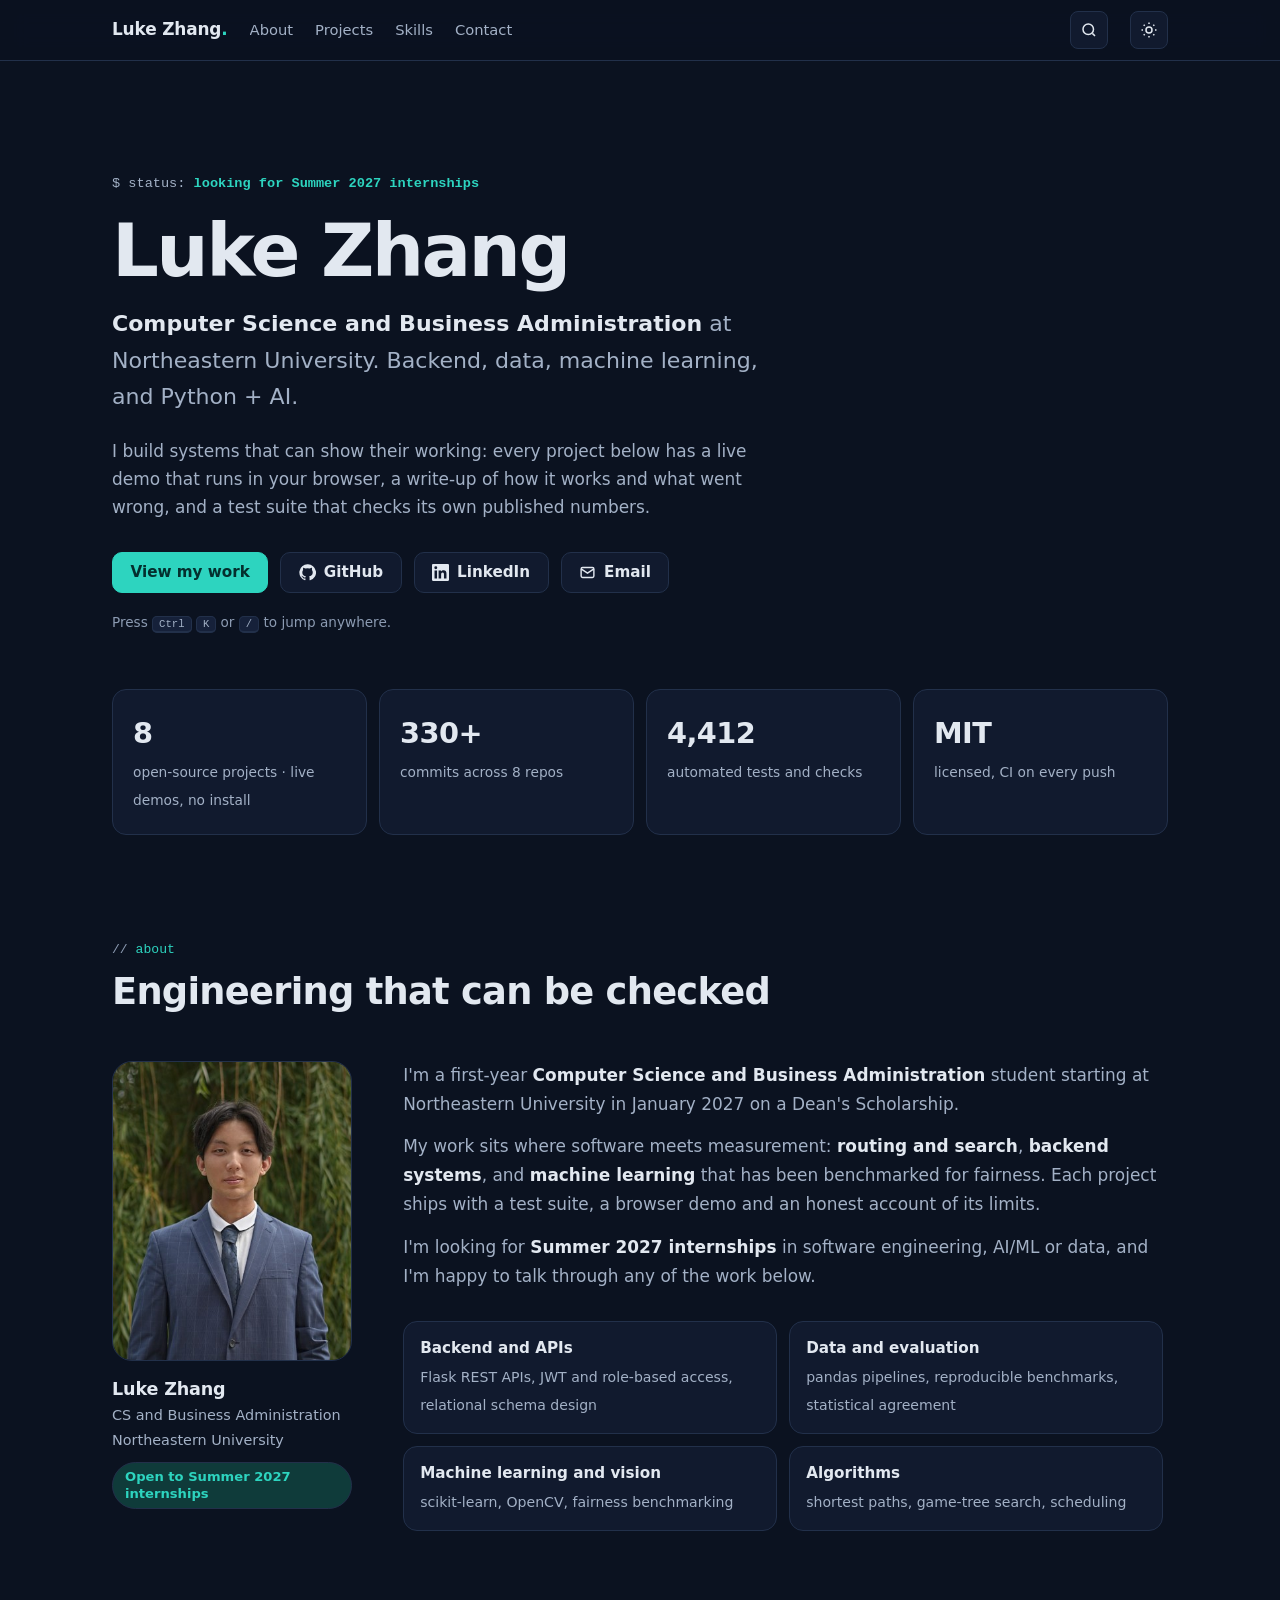
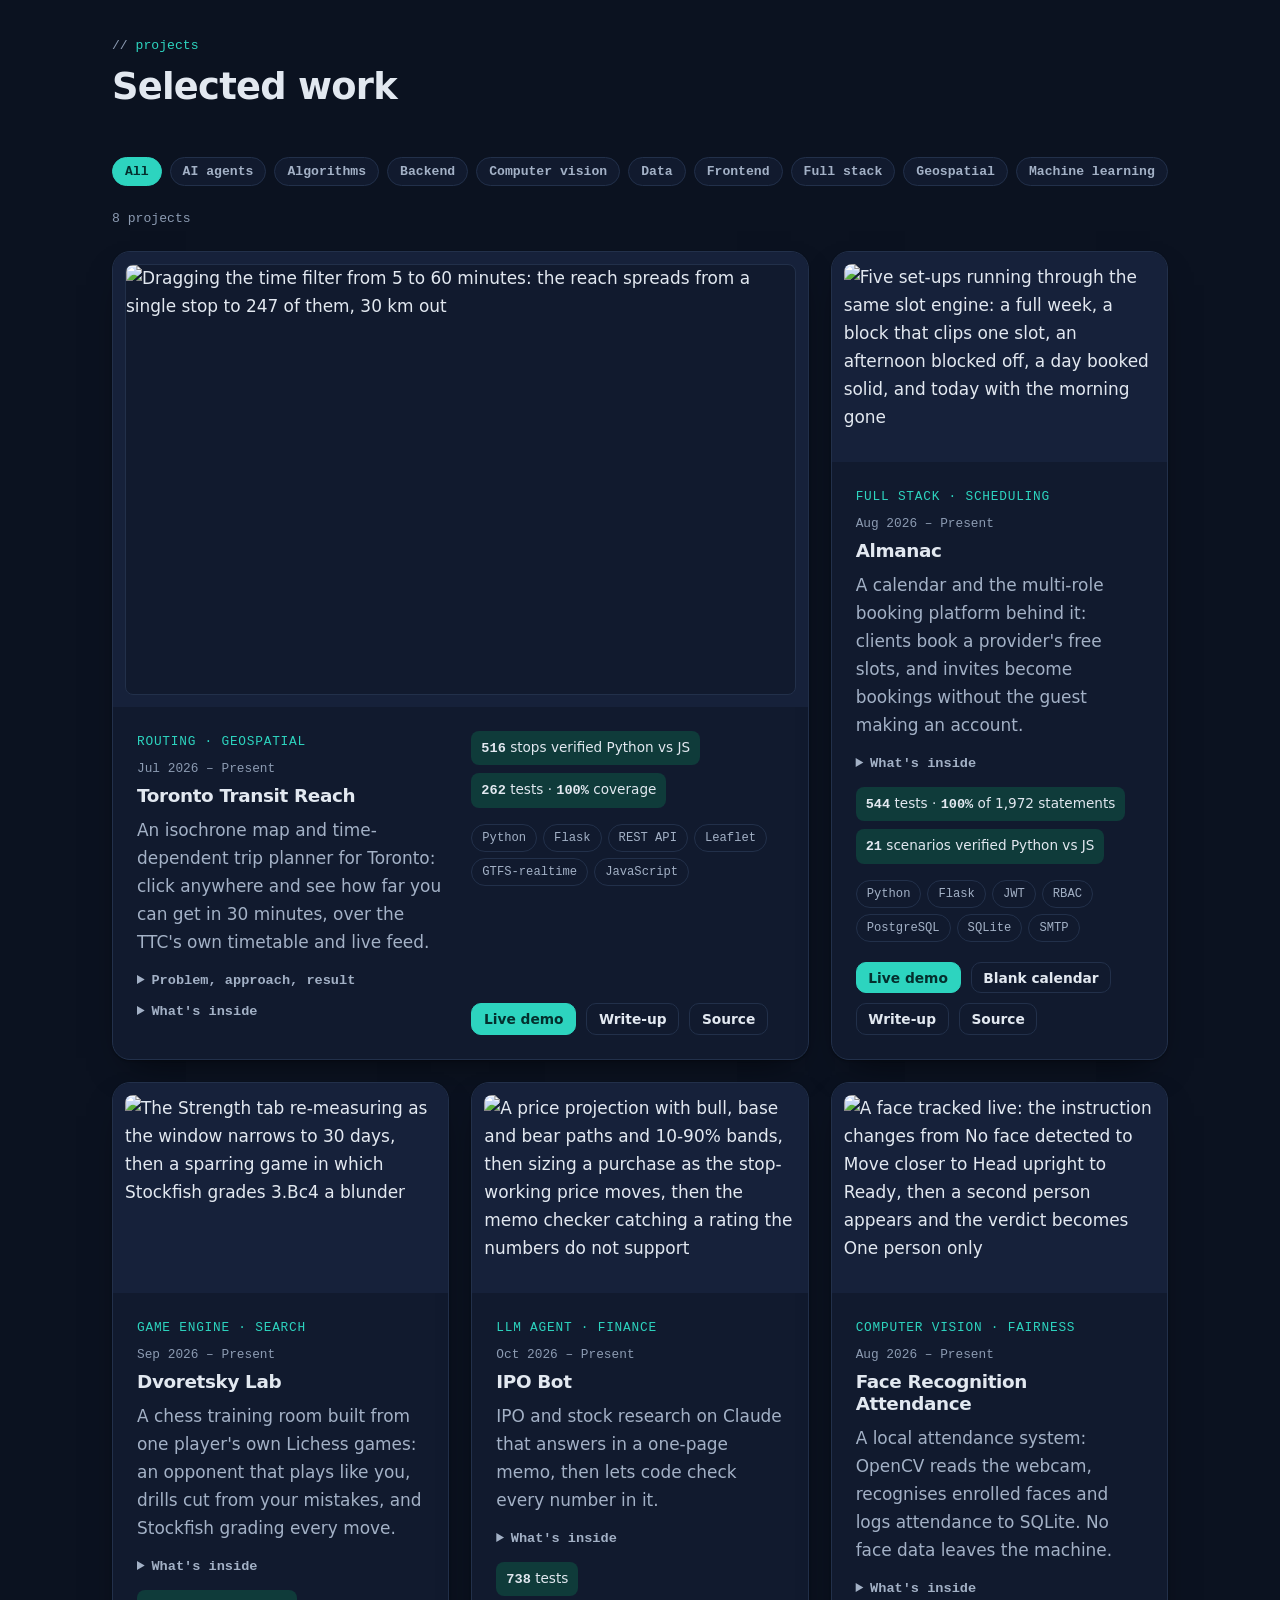
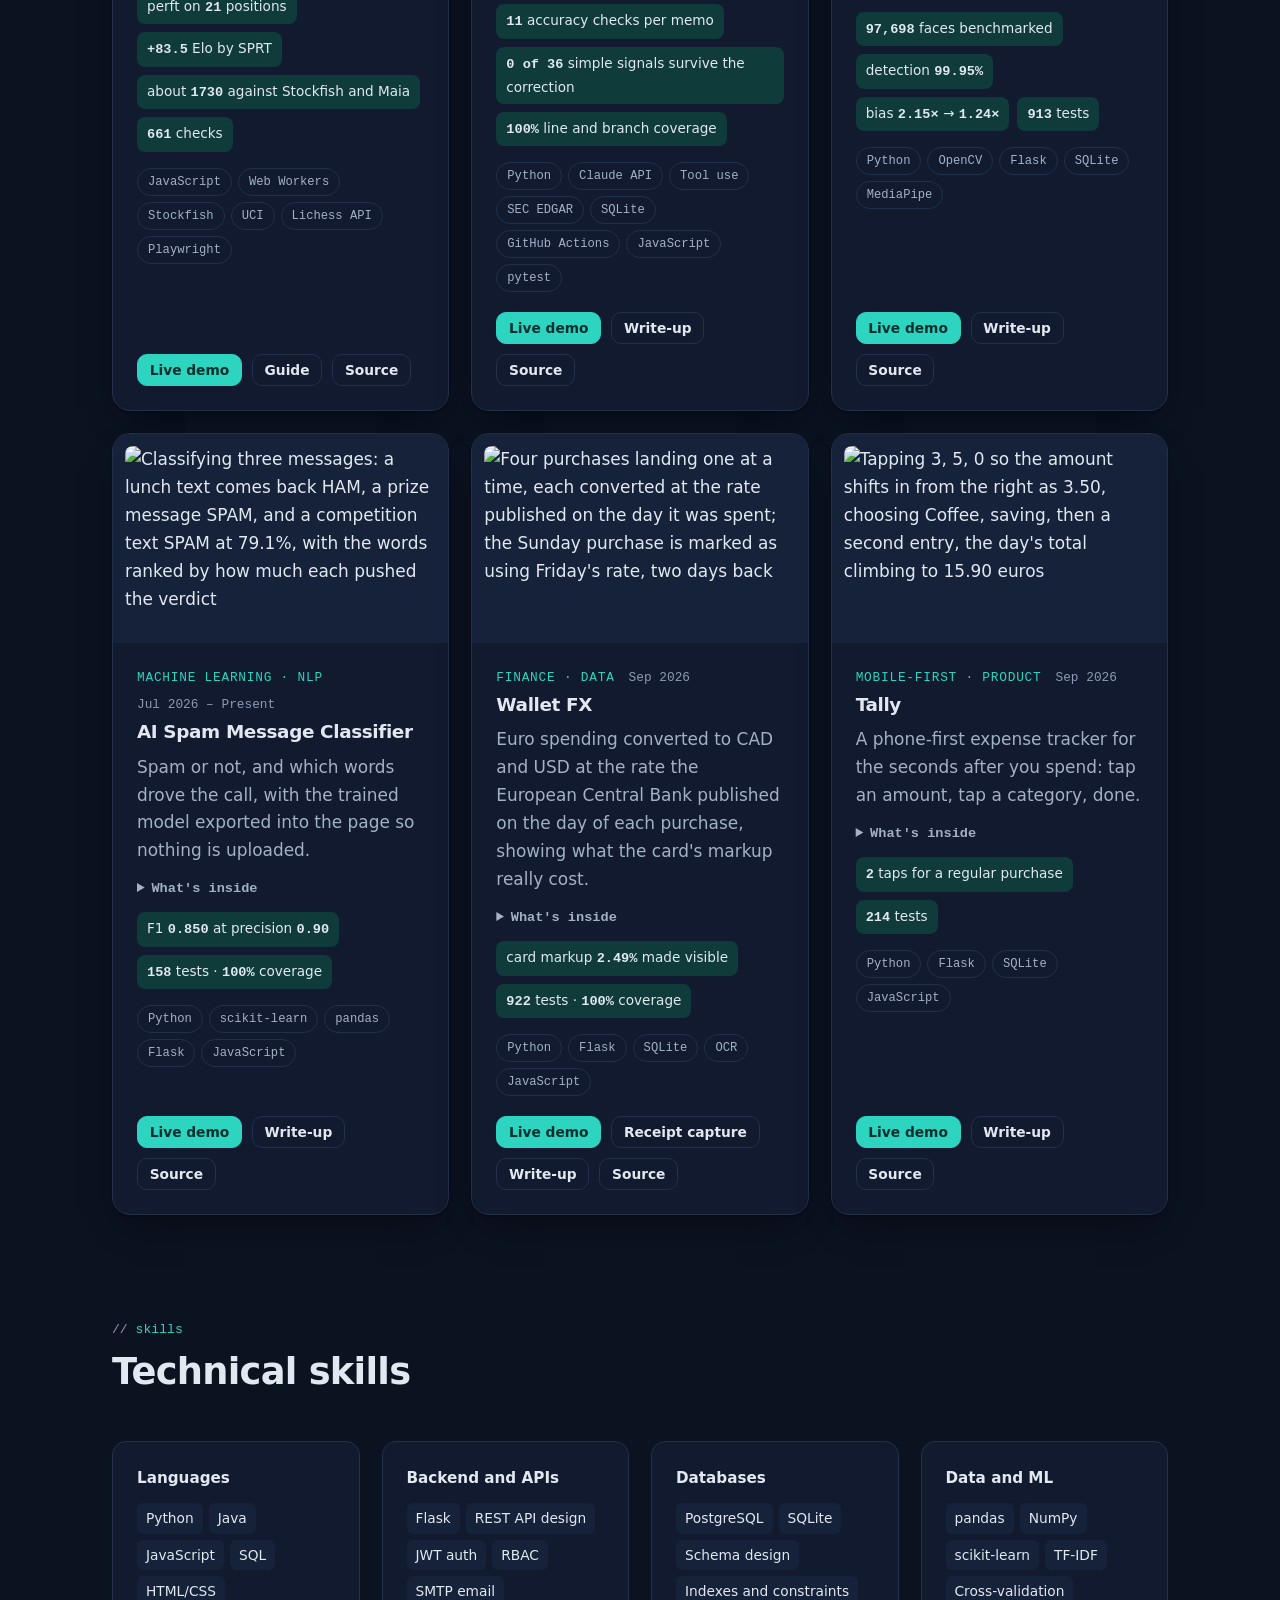
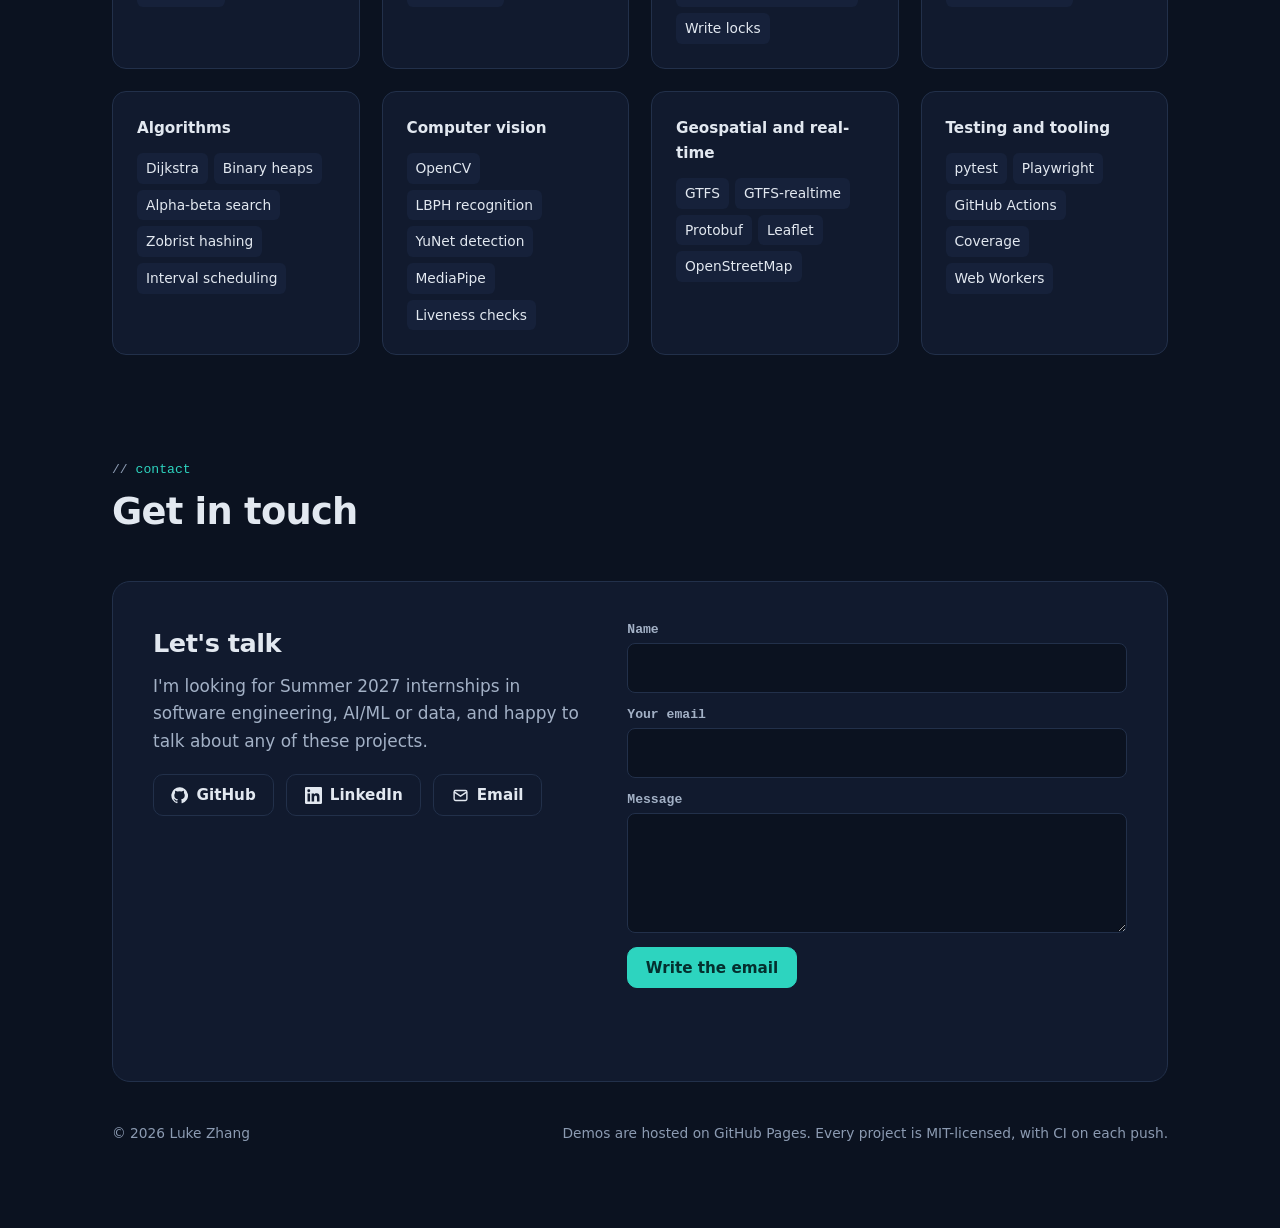
==== index.html @ 4afac0ea "Cards: chess 661 checks over 4,732 lines; transit 262, Almanac 544 (1,972 statements), budgeting 922" ====
<!DOCTYPE html>
<html lang="en">
<head>
<meta charset="utf-8">
<meta name="viewport" content="width=device-width, initial-scale=1">
<title>Luke Zhang · Software Engineering Portfolio</title>
<meta name="description" content="Luke Zhang, Computer Science and Business Administration student at Northeastern University. Backend, data and machine-learning projects, each with a live demo: transit routing, a booking platform, a chess engine, an IPO research agent, face recognition, a spam classifier, a currency-aware budget and an expense tracker.">
<meta name="author" content="Luke Zhang">
<meta http-equiv="Content-Security-Policy" content="default-src 'none'; script-src 'unsafe-inline'; style-src 'unsafe-inline'; img-src 'self' data: https://luke-zhang-cs-py.github.io; base-uri 'none'; form-action 'none'">
<link rel="canonical" href="https://luke-zhang-cs-py.github.io/">
<meta name="theme-color" content="#0B1220">
<meta property="og:type" content="website">
<meta property="og:title" content="Luke Zhang · Software Engineering Portfolio">
<meta property="og:description" content="Backend, data and machine-learning projects, each with a live demo that runs in the browser.">
<meta property="og:url" content="https://luke-zhang-cs-py.github.io/">
<meta property="og:image" content="https://luke-zhang-cs-py.github.io/og.png">
<meta property="og:image:width" content="1200">
<meta property="og:image:height" content="630">
<meta name="twitter:card" content="summary_large_image">
<link rel="icon" href="favicon.svg" type="image/svg+xml">
<script type="application/ld+json">
{
  "@context": "https://schema.org",
  "@type": "Person",
  "name": "Luke Zhang",
  "url": "https://luke-zhang-cs-py.github.io/",
  "image": "https://luke-zhang-cs-py.github.io/headshot.jpg?v=2",
  "jobTitle": "Computer Science and Business Administration student",
  "alumniOf": [{"@type": "CollegeOrUniversity", "name": "Northeastern University"}],
  "knowsAbout": ["Python", "Java", "JavaScript", "SQL", "Flask", "REST APIs", "PostgreSQL", "scikit-learn", "OpenCV"],
  "sameAs": ["https://github.com/luke-zhang-cs-py", "https://www.linkedin.com/in/luke-zhang-nu/"]
}
</script>
<script>
  // Theme before first paint, so the page never flashes white before going dark.
  (function () {
    var saved = null;
    try { saved = localStorage.getItem('theme'); } catch (e) { /* storage blocked */ }
    var dark = saved !== 'light';   // dark unless the visitor has chosen light
    document.documentElement.dataset.theme = dark ? 'dark' : 'light';
    document.documentElement.classList.add('js');
  })();
</script>
<style>
  :root{
    --bg:#F8FAFC; --surface:#FFFFFF; --surface-2:#F1F5F9; --text:#0F172A; --muted:#475569; --faint:#5B6B80;
    --line:#E2E8F0; --accent:#0F766E; --accent-strong:#115E59; --accent-wash:#CCFBF1; --on-accent:#FFFFFF;
    --shadow:0 1px 2px rgba(15,23,42,.06),0 12px 32px -16px rgba(15,23,42,.25);
    --shadow-lift:0 2px 4px rgba(15,23,42,.08),0 22px 44px -18px rgba(15,23,42,.35);
    --sans:"Inter",system-ui,-apple-system,"Segoe UI",Roboto,"Helvetica Neue",Arial,sans-serif;
    --mono:ui-monospace,"SF Mono","Cascadia Mono","JetBrains Mono",Consolas,monospace;
    /* one fluid scale: every size moves smoothly with the viewport, so the page needs almost no breakpoints */
    --bar-h:60px;
    --gutter:clamp(16px,4vw,32px);
    --section:clamp(56px,9vw,104px);
    --gap-s:clamp(8px,1.2vw,12px);
    --gap-m:clamp(14px,2vw,22px);
    --gap-l:clamp(24px,4vw,48px);
    --pad-card:clamp(16px,2.4vw,24px);
    --r-s:8px; --r-m:14px; --r-l:18px;
    --ease:cubic-bezier(.2,.7,.2,1);
    color-scheme:light;
  }
  [data-theme="dark"]{
    --bg:#0B1220; --surface:#111A2E; --surface-2:#16213A; --text:#E2E8F0; --muted:#A3B1C6; --faint:#8C9BB2;
    --line:#22304A; --accent:#2DD4BF; --accent-strong:#5EEAD4; --accent-wash:#0F3B3A; --on-accent:#042F2E;
    --shadow:0 1px 2px rgba(0,0,0,.3),0 16px 36px -18px rgba(0,0,0,.7);
    --shadow-lift:0 2px 4px rgba(0,0,0,.35),0 26px 48px -20px rgba(0,0,0,.8);
    color-scheme:dark;
  }
  *,*::before,*::after{box-sizing:border-box}
  html{scroll-behavior:smooth;scroll-padding-top:calc(var(--bar-h) + 16px)}
  body{margin:0;background:var(--bg);color:var(--text);font:clamp(15px,.9rem + .2vw,17px)/1.65 var(--sans);-webkit-font-smoothing:antialiased}
  a{color:inherit;text-underline-offset:3px}
  a:focus-visible,button:focus-visible,input:focus-visible,textarea:focus-visible,summary:focus-visible{outline:3px solid var(--accent);outline-offset:3px;border-radius:6px}
  .skip{position:absolute;left:-9999px;top:8px;background:var(--accent);color:var(--on-accent);padding:8px 14px;border-radius:6px;z-index:10}
  .skip:focus{left:12px}
  .wrap{max-width:1120px;margin:0 auto;padding:0 var(--gutter)}
  section{padding:var(--section) 0 0}
  /* section labels are written as code comments */
  .eyebrow{font-family:var(--mono);font-size:.82rem;color:var(--accent);margin:0 0 10px}
  .eyebrow::before{content:"// ";color:var(--faint)}
  h2.title{font-size:clamp(1.6rem,1.2rem + 2vw,2.3rem);line-height:1.15;letter-spacing:-.02em;margin:0 0 var(--gap-l)}
  kbd{font-family:var(--mono);font-size:.78em;border:1px solid var(--line);border-bottom-width:2px;border-radius:5px;padding:1px 6px;background:var(--surface-2);color:var(--muted)}

  /* the theme cross-fades rather than snapping */
  body,.bar,.card,.project,.shot,.btn,.icon-btn,.tags li,.impact li,.skill li,.chip,.field input,.field textarea{transition:background-color .3s var(--ease),border-color .3s var(--ease),color .3s var(--ease),box-shadow .3s var(--ease),transform .3s var(--ease)}

  /* one card: every tile on the page shares it */
  .card{background:var(--surface);border:1px solid var(--line);border-radius:var(--r-m);padding:var(--pad-card)}

  /* header */
  .bar{position:sticky;top:0;z-index:5;background:color-mix(in srgb,var(--bg) 86%,transparent);backdrop-filter:blur(12px) saturate(1.2);border-bottom:1px solid var(--line)}
  .bar .wrap{display:flex;align-items:center;gap:var(--gap-m);height:var(--bar-h)}
  .brand{font-weight:700;text-decoration:none;letter-spacing:-.01em;white-space:nowrap}
  .brand span{color:var(--accent)}
  .bar nav{display:flex;gap:var(--gap-m);flex:1;overflow-x:auto;scrollbar-width:none;mask-image:linear-gradient(90deg,#000 calc(100% - 24px),transparent)}
  .bar nav::-webkit-scrollbar{display:none}
  .bar nav a{font-size:.92rem;color:var(--muted);text-decoration:none;white-space:nowrap;padding:6px 0;background:linear-gradient(var(--accent),var(--accent)) no-repeat 0 100%/0 2px;transition:background-size .25s var(--ease),color .2s}
  .bar nav a:hover,.bar nav a[aria-current="true"]{color:var(--text)}
  .bar nav a[aria-current="true"]{background-size:100% 2px}
  .icon-btn{display:inline-flex;align-items:center;justify-content:center;gap:6px;min-width:38px;height:38px;padding:0 9px;border-radius:var(--r-s);border:1px solid var(--line);background:var(--surface);color:var(--text);cursor:pointer;flex:none;font:600 .8rem var(--mono)}
  .icon-btn:hover{border-color:var(--accent)}
  .icon-btn svg{width:18px;height:18px}
  [data-theme="dark"] .moon,[data-theme="light"] .sun{display:none}

  /* hero */
  .hero{padding:clamp(56px,10vw,112px) 0 0}
  .status{font-family:var(--mono);font-size:.85rem;color:var(--muted);margin:0 0 18px}
  .status b{color:var(--accent);font-weight:600}
  .hero h1{font-size:clamp(2.5rem,1.4rem + 5.4vw,4.6rem);line-height:1.02;letter-spacing:-.035em;margin:0 0 18px}
  .hero .role{font-size:clamp(1.08rem,.95rem + .7vw,1.38rem);color:var(--muted);margin:0 0 22px;max-width:46ch}
  .hero .role strong{color:var(--text);font-weight:600}
  .hero .lede{max-width:62ch;color:var(--muted);margin:0 0 30px}
  .cta{display:flex;flex-wrap:wrap;gap:var(--gap-s)}
  .btn{display:inline-flex;align-items:center;gap:8px;padding:.7em 1.15em;border-radius:10px;font:600 .95rem var(--sans);text-decoration:none;border:1px solid var(--line);background:var(--surface);color:var(--text);cursor:pointer}
  .btn:hover{border-color:var(--accent);transform:translateY(-1px)}
  .btn.primary{background:var(--accent);border-color:var(--accent);color:var(--on-accent)}
  .btn.primary:hover{background:var(--accent-strong)}
  .btn svg{width:17px;height:17px;flex:none}
  .hint{font-size:.85rem;color:var(--faint);margin:18px 0 0}
  .stats{display:grid;grid-template-columns:repeat(auto-fit,minmax(min(100%,150px),1fr));gap:var(--gap-s);margin:clamp(36px,6vw,56px) 0 0}
  .stats .card{padding:clamp(14px,2vw,20px)}
  .stats b{display:block;font-size:clamp(1.4rem,1.1rem + 1.2vw,1.8rem);letter-spacing:-.02em}
  .stats span{font-size:.86rem;color:var(--muted)}

  /* about: a profile card beside the bio, the focus areas in a grid under the bio; stacked on phones */
  .about{display:grid;grid-template-columns:minmax(180px,240px) minmax(0,1fr);gap:clamp(28px,4vw,56px);align-items:start}
  .profile{display:grid;gap:16px;margin:0}
  .avatar{width:100%;aspect-ratio:4/5;border-radius:20px;overflow:hidden;display:grid;place-items:center;margin:0;
    background:linear-gradient(135deg,var(--accent-wash),var(--surface-2));border:1px solid var(--line);font:700 clamp(2rem,1.4rem + 2vw,3rem) var(--sans);color:var(--accent);letter-spacing:-.04em}
  .avatar img{display:block;width:100%;height:100%;object-fit:cover}
  .who{display:grid;gap:4px;line-height:1.4}
  .who b{font-size:1.1rem;letter-spacing:-.01em}
  .who span{font-size:.9rem;color:var(--muted)}
  .who .open{width:fit-content;margin-top:8px;padding:5px 12px;border-radius:999px;font:600 .82rem/1.35 var(--sans);
    color:var(--accent);background:var(--accent-wash);border:1px solid var(--line)}
  .about-main{display:grid;gap:clamp(22px,3vw,30px);min-width:0;max-width:760px}
    .bio p{margin:0 0 14px;color:var(--muted);line-height:1.7}
  .bio p:last-child{margin-bottom:0}
  .bio p strong{color:var(--text)}
  .focus{list-style:none;margin:0;padding:0;display:grid;grid-template-columns:repeat(2,minmax(0,1fr));gap:var(--gap-s)}
  .focus .card{padding:14px 16px}
  .focus b{display:block;font-size:.95rem;margin-bottom:2px}
  .focus span{font-size:.88rem;color:var(--muted)}
  @media (max-width:720px){
    .about{grid-template-columns:minmax(0,1fr)}
    .profile{grid-template-columns:96px minmax(0,1fr);align-items:center}
    .focus{grid-template-columns:minmax(0,1fr)}
  }

  /* projects: one grid -- three across on a wide screen with the featured project taking two cells, then two across, then one */
  .filters{display:flex;flex-wrap:wrap;align-items:center;gap:8px;margin:0 0 var(--gap-m)}
  .chip{font:600 .82rem var(--mono);padding:6px 12px;border-radius:999px;border:1px solid var(--line);background:var(--surface);color:var(--muted);cursor:pointer}
  .chip:hover{border-color:var(--accent);color:var(--text)}
  .chip[aria-pressed="true"]{background:var(--accent);border-color:var(--accent);color:var(--on-accent)}
  .count{font-family:var(--mono);font-size:.82rem;color:var(--faint);margin:0 0 var(--gap-m)}
  .projects{container:projects / inline-size}
  .grid{display:grid;grid-template-columns:minmax(0,1fr);gap:var(--gap-m)}
  @container projects (min-width:40rem){ .grid{grid-template-columns:repeat(2,minmax(0,1fr))} .project.featured{grid-column:span 2} }
  @container projects (min-width:60rem){ .grid{grid-template-columns:repeat(3,minmax(0,1fr))} }
  .project{display:flex;flex-direction:column;background:var(--surface);border:1px solid var(--line);border-radius:var(--r-l);overflow:hidden;box-shadow:var(--shadow)}
  .project[hidden]{display:none}
  .project:hover{box-shadow:var(--shadow-lift);transform:translateY(-2px)}
  .project.featured .half{display:flex;flex-direction:column;min-width:0}
  .project.featured .half:last-child{flex:1}
  @container projects (min-width:60rem){
    /* The demo grows to the row's height, so the card never shows empty space. Its floor is about the GIFs'
       16:10 at two cells' width (two thirds of the container), so it is never cropped to a strip. */
    .project.featured .shot{position:relative;padding:0;flex:1 0 auto;min-height:40cqw}
    .project.featured .shot picture,.project.featured .play{position:absolute;inset:12px;width:auto;height:auto}
    .project.featured .shot img{height:100%;object-fit:cover;object-position:center 45%}
    .project.featured .body{flex:0 0 auto;display:grid;grid-template-columns:minmax(0,1fr) minmax(0,1fr);gap:0 var(--gap-m)}
  }
  .shot{background:var(--surface-2);padding:clamp(12px,2vw,18px);display:flex;flex-direction:column;gap:14px;justify-content:center}
  /* every other card's demo gets the same frame, so the text below starts level across a row */
  .project:not(.featured) .shot{aspect-ratio:16/10;position:relative;padding:0}
  .project:not(.featured) .shot picture,.project:not(.featured) .play{position:absolute;inset:12px;width:auto;height:auto}
  .shot picture{display:block}
  .shot img{display:block;width:100%;height:auto;border-radius:var(--r-s);border:1px solid var(--line);background:var(--surface)}
  .shot img[hidden]{display:none}
  .project:not(.featured) .shot img{height:100%;object-fit:contain;object-position:top center;border:0;background:none}
  .play{display:none;width:100%;aspect-ratio:var(--ratio);border:1px dashed var(--line);border-radius:var(--r-s);background:var(--surface);color:var(--text);font:600 .95rem var(--sans);cursor:pointer}
  .reduced .play:not([hidden]){display:block}
  .body{padding:var(--pad-card);display:flex;flex-direction:column;flex:1}
  .meta{display:flex;flex-wrap:wrap;gap:6px 14px;align-items:center;margin:0 0 6px;font-family:var(--mono);font-size:.8rem;color:var(--faint)}
  .meta .kind{color:var(--accent);text-transform:uppercase;letter-spacing:.06em}
  .project h3{font-size:1.15rem;letter-spacing:-.02em;margin:0 0 10px;line-height:1.2}
  .project .pitch{margin:0 0 16px;color:var(--muted)}
  .case{display:grid;gap:12px;margin:12px 0 0}
  .case div{border-left:2px solid var(--accent);padding:2px 0 2px 14px}
  .case dt{font:600 .78rem var(--mono);text-transform:uppercase;letter-spacing:.06em;color:var(--accent)}
  .case dd{margin:2px 0 0;color:var(--muted)}
  details.inside{margin:0 0 16px}
  details.inside summary{cursor:pointer;font:600 .85rem var(--mono);color:var(--muted)}
  details.inside summary:hover{color:var(--text)}
  details.inside ul{margin:10px 0 0;padding-left:18px;font-size:.93rem}
  details.inside li{margin:0 0 6px}
  .impact{display:flex;flex-wrap:wrap;gap:8px;margin:0 0 16px;padding:0;list-style:none}
  .impact li{background:var(--accent-wash);color:var(--text);border-radius:var(--r-s);padding:5px 10px;font-size:.85rem}
  .impact b{font-family:var(--mono)}
  .tags{display:flex;flex-wrap:wrap;gap:6px;margin:0 0 20px;padding:0;list-style:none}
  .tags li{font-family:var(--mono);font-size:.76rem;border:1px solid var(--line);border-radius:999px;padding:3px 10px;color:var(--muted)}
  .links{display:flex;flex-wrap:wrap;gap:10px;margin-top:auto}
  .links .btn{padding:.5em .85em;font-size:.86rem}

  /* skills: eight blocks, always in whole rows -- four across, two, or one -- chosen by the room the grid has */
  #skills{container:skills / inline-size}
  .skills{display:grid;grid-template-columns:minmax(0,1fr);gap:var(--gap-m)}
  @container skills (min-width:30rem){ .skills{grid-template-columns:repeat(2,minmax(0,1fr))} }
  @container skills (min-width:56rem){ .skills{grid-template-columns:repeat(4,minmax(0,1fr))} }
  .skill h3{font-size:.95rem;margin:0 0 12px}
  .skill ul{display:flex;flex-wrap:wrap;gap:6px;margin:0;padding:0;list-style:none}
  .skill li{font-size:.86rem;background:var(--surface-2);border-radius:6px;padding:4px 9px}

  /* contact: the ways to reach me, and a form that hands the message to your mail app */
  .contact{display:flex;flex-wrap:wrap;gap:var(--gap-l);border-radius:var(--r-l);padding:clamp(24px,4vw,40px)}
  .contact > div{flex:1 1 18rem}
  .contact h3{margin:0 0 8px;font-size:clamp(1.3rem,1.1rem + 1vw,1.6rem);letter-spacing:-.02em}
  .contact p{margin:0 0 18px;color:var(--muted);max-width:52ch}
  .contact form{flex:1.3 1 20rem;display:grid;gap:14px}
  .field{display:grid;gap:6px}
  .field label{font:600 .82rem var(--mono);color:var(--muted)}
  .field input,.field textarea{font:inherit;color:var(--text);background:var(--bg);border:1px solid var(--line);border-radius:var(--r-s);padding:10px 12px;width:100%}
  .field textarea{min-height:120px;resize:vertical}
  .field input:focus,.field textarea:focus{border-color:var(--accent)}
  .field [aria-invalid="true"]{border-color:#E5484D}
  .form-status{min-height:1.4em;margin:0;font-size:.9rem;color:var(--muted)}
  .form-status[data-kind="error"]{color:#F2555A}
  [data-theme="light"] .form-status[data-kind="error"]{color:#B42318}
  footer{padding:clamp(28px,4vw,40px) 0 clamp(40px,6vw,60px);color:var(--faint);font-size:.86rem}
  footer .wrap{display:flex;flex-wrap:wrap;justify-content:space-between;gap:10px}

  /* the command palette */
  .palette{padding:0;border:1px solid var(--line);border-radius:var(--r-l);background:var(--surface);color:var(--text);width:min(560px,calc(100vw - 32px));box-shadow:var(--shadow-lift);margin:12vh auto auto}
  .palette::backdrop{background:rgba(3,7,18,.55);backdrop-filter:blur(2px)}
  .palette input{width:100%;border:0;border-bottom:1px solid var(--line);background:none;color:var(--text);font:1rem var(--sans);padding:16px 18px}
  .palette input:focus{outline:none}
  .palette ul{list-style:none;margin:0;padding:6px;max-height:min(360px,55vh);overflow:auto}
  .palette li{display:flex;justify-content:space-between;gap:12px;padding:9px 12px;border-radius:var(--r-s);cursor:pointer}
  .palette li span{font:.78rem var(--mono);color:var(--faint)}
  .palette li[aria-selected="true"]{background:var(--accent-wash)}
  .palette .empty{padding:14px 18px;color:var(--faint);margin:0}
  .palette footer{padding:8px 14px;border-top:1px solid var(--line);font-size:.78rem}

  /* sections ease in as they arrive (only when the script is running to reveal them) */
  .js .reveal{opacity:0;transform:translateY(14px);transition:opacity .6s var(--ease),transform .6s var(--ease)}
  .js .reveal.in{opacity:1;transform:none}

  /* no keyboard on a touch screen, so no talk of shortcuts */
  @media (hover:none) and (pointer:coarse){ .hint{display:none} }
  @media (prefers-reduced-motion:reduce){
    html{scroll-behavior:auto}
    *,*::before,*::after{transition:none !important}
    .js .reveal{opacity:1;transform:none}
    .project:hover,.btn:hover{transform:none}
  }
  @media print{
    .bar,.shot,.cta,.links,.filters,.contact form{display:none}
    .project{box-shadow:none;break-inside:avoid}
    .js .reveal{opacity:1;transform:none}
    section{padding-top:24px}
  }
</style>
</head>
<body>
<a class="skip" href="#main">Skip to content</a>

<header class="bar">
  <div class="wrap">
    <a class="brand" href="#top">Luke Zhang<span>.</span></a>
    <nav aria-label="Sections">
      <a href="#about">About</a>
      <a href="#projects">Projects</a>
      <a href="#skills">Skills</a>
      <a href="#contact">Contact</a>
    </nav>
    <button class="icon-btn" id="paletteBtn" type="button" aria-label="Open the command palette" title="Command palette (Ctrl K or /)" aria-keyshortcuts="Control+K /" aria-haspopup="dialog">
      <svg viewBox="0 0 24 24" fill="none" stroke="currentColor" stroke-width="2" aria-hidden="true"><circle cx="11" cy="11" r="7"/><path d="m20 20-3.5-3.5"/></svg>
    </button>
    <button class="icon-btn" id="themeBtn" type="button" aria-label="Switch to light theme">
      <svg class="moon" viewBox="0 0 24 24" fill="none" stroke="currentColor" stroke-width="2" aria-hidden="true"><path d="M21 12.8A9 9 0 1 1 11.2 3a7 7 0 0 0 9.8 9.8z"/></svg>
      <svg class="sun" viewBox="0 0 24 24" fill="none" stroke="currentColor" stroke-width="2" aria-hidden="true"><circle cx="12" cy="12" r="4"/><path d="M12 2v2M12 20v2M4.9 4.9l1.4 1.4M17.7 17.7l1.4 1.4M2 12h2M20 12h2M4.9 19.1l1.4-1.4M17.7 6.3l1.4-1.4"/></svg>
    </button>
  </div>
</header>

<main id="main">
  <div class="wrap">

    <div class="hero" id="top">
      <p class="status">$ status: <b>looking for Summer 2027 internships</b></p>
      <h1 id="heroName">Luke Zhang</h1>
      <p class="role" id="heroRole"></p>
      <p class="lede" id="heroLede"></p>
      <div class="cta" id="heroLinks"></div>
      <p class="hint">Press <kbd>Ctrl</kbd> <kbd>K</kbd> or <kbd>/</kbd> to jump anywhere.</p>
      <div class="stats reveal" id="stats" role="group" aria-label="At a glance"></div>
    </div>

    <section id="about" class="reveal" aria-labelledby="aboutTitle">
      <p class="eyebrow">about</p>
      <h2 class="title" id="aboutTitle">Engineering that can be checked</h2>
      <div class="about">
        <aside class="profile" aria-label="Profile">
          <figure class="avatar" id="avatar" aria-label="Photo of Luke Zhang"></figure>
          <div class="who" id="who"></div>
        </aside>
        <div class="about-main">
          <div class="bio" id="bio"></div>
          <ul class="focus" id="focus" aria-label="Focus areas"></ul>
        </div>
      </div>
    </section>

    <section id="projects" aria-labelledby="projTitle">
      <p class="eyebrow">projects</p>
      <h2 class="title" id="projTitle">Selected work</h2>
      <div class="filters" id="filters" role="toolbar" aria-label="Filter projects by category"></div>
      <p class="count" id="projectCount" aria-live="polite"></p>
      <div class="projects" id="projectList"></div>
    </section>

    <section id="skills" class="reveal" aria-labelledby="skillsTitle">
      <p class="eyebrow">skills</p>
      <h2 class="title" id="skillsTitle">Technical skills</h2>
      <div class="skills" id="skillList"></div>
    </section>

    <section id="contact" aria-labelledby="contactTitle">
      <p class="eyebrow">contact</p>
      <h2 class="title" id="contactTitle">Get in touch</h2>
      <div class="contact card reveal">
        <div>
          <h3>Let's talk</h3>
          <p>I'm looking for Summer 2027 internships in software engineering, AI/ML or data, and happy to talk about any of these projects.</p>
          <div class="cta" id="contactLinks"></div>
        </div>
        <form id="contactForm" novalidate aria-describedby="formStatus">
          <div class="field"><label for="cfName">Name</label><input id="cfName" name="name" autocomplete="name" required></div>
          <div class="field"><label for="cfEmail">Your email</label><input id="cfEmail" name="email" type="email" autocomplete="email" required></div>
          <div class="field"><label for="cfMessage">Message</label><textarea id="cfMessage" name="message" required></textarea></div>
          <div class="cta"><button class="btn primary" type="submit">Write the email</button></div>
          <p class="form-status" id="formStatus" role="status"></p>
        </form>
      </div>
    </section>
  </div>
</main>

<footer>
  <div class="wrap">
    <span>© 2026 Luke Zhang</span>
    <span>Demos are hosted on GitHub Pages. Every project is MIT-licensed, with CI on each push.</span>
  </div>
</footer>

<dialog class="palette" id="palette" aria-label="Command palette">
  <input id="paletteInput" type="text" role="combobox" aria-expanded="true" aria-controls="paletteList" aria-autocomplete="list"
         placeholder="Jump to a section or project, or type a command" autocomplete="off" spellcheck="false">
  <ul id="paletteList" role="listbox" aria-label="Commands"></ul>
  <p class="empty" id="paletteEmpty" hidden>Nothing matches.</p>
  <footer><kbd>↑</kbd> <kbd>↓</kbd> to move · <kbd>Enter</kbd> to go · <kbd>Esc</kbd> to close</footer>
</dialog>

<script>
  // ======================================================================
  // CONTENT. Everything the page shows is here; edit these, not the markup.
  // ======================================================================

  var PROFILE = {
    name: 'Luke Zhang',
    initials: 'LZ',
    // 4:5 portrait, 360 x 450, shown up to 240 px wide. Bump ?v= whenever the photo changes:
    // GitHub Pages lets browsers reuse a cached image for 10 minutes, so the old one would linger.
    photo: 'headshot.jpg?v=2',
    school: 'Northeastern University',
    program: 'CS and Business Administration',
    status: 'Open to Summer 2027 internships',
    role: '<strong>Computer Science and Business Administration</strong> at Northeastern University. Backend, data, machine learning, and Python + AI.',
    lede: 'I build systems that can show their working: every project below has a live demo that runs in your browser, a write-up of how it works and what went wrong, and a test suite that checks its own published numbers.',
    bio: [
      "I'm a first-year <strong>Computer Science and Business Administration</strong> student starting at Northeastern University in January 2027 on a Dean's Scholarship.",
      'My work sits where software meets measurement: <strong>routing and search</strong>, <strong>backend systems</strong>, and <strong>machine learning</strong> that has been benchmarked for fairness. Each project ships with a test suite, a browser demo and an honest account of its limits.',
      "I'm looking for <strong>Summer 2027 internships</strong> in software engineering, AI/ML or data, and I'm happy to talk through any of the work below."
    ],
    focus: [
      ['Backend and APIs', 'Flask REST APIs, JWT and role-based access, relational schema design'],
      ['Data and evaluation', 'pandas pipelines, reproducible benchmarks, statistical agreement'],
      ['Machine learning and vision', 'scikit-learn, OpenCV, fairness benchmarking'],
      ['Algorithms', 'shortest paths, game-tree search, scheduling']
    ],
    links: [
      { label: 'GitHub', url: 'https://github.com/luke-zhang-cs-py', icon: 'github' },
      { label: 'LinkedIn', url: 'https://www.linkedin.com/in/luke-zhang-nu/', icon: 'linkedin' },
      { label: 'Email', url: 'mailto:zhang.l17@northeastern.edu', icon: 'mail' }
    ],
    email: 'zhang.l17@northeastern.edu'
  };

  var PAGES = 'https://luke-zhang-cs-py.github.io/';
  var REPO = 'https://github.com/luke-zhang-cs-py/';

  // In impact: data-tests marks the project's own test count, which the hero adds up; data-derived
  // marks a figure that is a sum of several in the project's README, so the page's figure check skips it.
  var PROJECTS = [
    {
      id: 'transit', featured: true, title: 'Toronto Transit Reach', kind: 'Routing · geospatial', since: '2026-07', dates: 'Jul 2026 – Present',
      categories: ['Algorithms', 'Backend', 'Geospatial'],
      summary: "An isochrone map and time-dependent trip planner for Toronto: click anywhere and see how far you can get in 30 minutes, over the TTC's own timetable and live feed.",
      problem: "Transit maps show lines, not time. You can't see how far 30 minutes gets you from a given corner of Toronto, or when you'd really arrive.",
      approach: "A weighted multi-modal graph searched with Dijkstra over the TTC's GTFS timetable and live GTFS-realtime feed. Every wait says whether it's timetabled, measured live or modelled, and closed lines drop out of the graph.",
      result: 'Reach from any point is computed live in the page: 247 stops within an hour of one start. The browser build is checked stop by stop against the Python and refuses to publish on any disagreement.',
      features: [
        "Shortest-path routing with Dijkstra's algorithm over a weighted multi-modal graph (adjacency list, binary heap).",
        'Every wait is labelled by source: the next timetabled departure, half the live observed headway, or a modelled figure.',
        'Live service alerts remove closed lines from the graph, so trips route around them.',
        'The browser demo is a JavaScript port of the Python search; the build refuses to publish if they disagree at any stop.'
      ],
      impact: [{ html: '<b>516</b> stops verified Python vs JS' }, { html: '<b data-tests>262</b> tests · <b>100%</b> coverage' }],
      tags: ['Python', 'Flask', 'REST API', 'Leaflet', 'GTFS-realtime', 'JavaScript'],
      demo: PAGES + 'Toronto-Transit-Distance-Matrix/app/',
      more: [{ label: 'Write-up', url: PAGES + 'Toronto-Transit-Distance-Matrix/' }],
      source: REPO + 'Toronto-Transit-Distance-Matrix',
      commits: 44,
      gif: { src: PAGES + 'Toronto-Transit-Distance-Matrix/demo.gif', w: 760, h: 478,
             alt: 'Dragging the time filter from 5 to 60 minutes: the reach spreads from a single stop to 247 of them, 30 km out' }
    },
    {
      id: 'almanac', title: 'Almanac', kind: 'Full stack · scheduling', since: '2026-08', dates: 'Aug 2026 – Present',
      categories: ['Backend', 'Full stack'],
      summary: "A calendar and the multi-role booking platform behind it: clients book a provider's free slots, and invites become bookings without the guest making an account.",
      features: [
        'RESTful API with JWT authentication and role-based access control for clients, providers and admins.',
        "Relational schema on SQLite or PostgreSQL; a table lock and a partial unique index mean two people racing for one time can't both win it.",
        'Availability computed from recurring weekly hours, blocked dates and bookings; five kinds of email, each sent exactly once.',
        'Refuses to start in production with the committed development secret that signs every session.'
      ],
      impact: [{ html: '<b data-tests>544</b> tests · <b>100%</b> of 1,972 statements' }, { html: '<b>21</b> scenarios verified Python vs JS' }],
      tags: ['Python', 'Flask', 'JWT', 'RBAC', 'PostgreSQL', 'SQLite', 'SMTP'],
      demo: PAGES + 'Almanac-Main-Full-Stack-Calendar/app/',
      more: [{ label: 'Blank calendar', url: PAGES + 'Almanac-Main-Full-Stack-Calendar/calendar.html' }, { label: 'Write-up', url: PAGES + 'Almanac-Main-Full-Stack-Calendar/' }],
      source: REPO + 'Almanac-Main-Full-Stack-Calendar',
      commits: 48,
      gif: { src: PAGES + 'Almanac-Main-Full-Stack-Calendar/demo.gif', w: 900, h: 700,
             alt: 'Five set-ups running through the same slot engine: a full week, a block that clips one slot, an afternoon blocked off, a day booked solid, and today with the morning gone' }
    },
    {
      id: 'chess', title: 'Dvoretsky Lab', kind: 'Game engine · search', since: '2026-09', dates: 'Sep 2026 – Present',
      categories: ['Algorithms', 'Frontend'],
      summary: "A chess training room built from one player's own Lichess games: an opponent that plays like you, drills cut from your mistakes, and Stockfish grading every move.",
      features: [
        'A chess engine from scratch: 0x88 move generation, alpha-beta with quiescence, a Zobrist transposition table and null-move pruning.',
        "A \"mirror\" opponent that loses centipawns at the player's own rate and answers from their opening repertoire.",
        'Stockfish in a Web Worker grades each move; mistakes are mined by winning chances and scheduled as spaced-repetition drills.',
        "Tested like an engine: perft against Stockfish's counts, SPRT between versions, EPD suites and matches against reference engines, with all 4,732 of the code's lines run by the checks."
      ],
      impact: [{ html: 'perft on <b>21</b> positions' }, { html: '<b>+83.5</b> Elo by SPRT' }, { html: 'about <b>1730</b> against Stockfish and Maia' },
               { html: '<b data-tests data-derived title="96 regression, 83 app, 62 rules, 42 titled-player, 32 analysis, 30 sparring, 29 coach, 23 engine, 22 integration, 40 perft, 196 browser and 6 single-file checks">661</b> checks' }],
      tags: ['JavaScript', 'Web Workers', 'Stockfish', 'UCI', 'Lichess API', 'Playwright'],
      demo: PAGES + 'Dvoerstky-AI-Chess-Coach/',
      more: [{ label: 'Guide', url: REPO + 'Dvoerstky-AI-Chess-Coach/blob/main/notes/GUIDE.md' }],
      source: REPO + 'Dvoerstky-AI-Chess-Coach',
      commits: 30,
      gif: { src: PAGES + 'Dvoerstky-AI-Chess-Coach/docs/demo.gif', w: 960, h: 795,
             alt: 'The Strength tab re-measuring as the window narrows to 30 days, then a sparring game in which Stockfish grades 3.Bc4 a blunder' }
    },
    {
      id: 'ipo', title: 'IPO Bot', kind: 'LLM agent · finance', since: '2026-10', dates: 'Oct 2026 – Present',
      categories: ['AI agents', 'Data', 'Backend'],
      summary: 'IPO and stock research on Claude that answers in a one-page memo, then lets code check every number in it.',
      features: [
        'A tool-using agent over SEC EDGAR, XBRL financials, FRED and market data, with every calculation done in a calculator tool.',
        'Eleven accuracy checks before each answer, and a KEY NUMBERS block that verify.py recomputes: market cap, EV, multiples and scenario maths.',
        'Portfolio mode sizes a buy by the smallest of the limits in your own rules; the browser demo is the same code, tested against the Python down to how each one reads the JSON in a memo.',
        'A browser terminal lists every NYSE ticker the SEC lists, draws the bull, base and bear cases of a memo as a price projection: 2,000 simulated paths with 10-90% bands, the stop-working price and the rating they imply, and ranks trade ideas by expected return, reward to risk or chance of hitting the stop.',
        'Benchmarked against seven prediction algorithms with permutation tests, a false-discovery correction, a holdout and trading costs.',
        'A keyless prediction bot on a GitHub Actions schedule: S&P 500 prices and the IPO pipeline from public sources, stored point-in-time in SQLite with index membership as it stood on each day (renames and departed stocks included), scored against baselines with Diebold-Mariano tests. On 1.2 million out-of-sample stock predictions it finds no edge, and reports that.',
        'An accuracy audit recomputed its numbers independently and hunted for look-ahead: the fixes made every IPO feature point-in-time and taught the leakage test to catch four planted leaks. The pre-listing IPO model scores PR-AUC 0.682 against a 0.417 base rate, and the report shows that the price-range revision alone gets 0.667.'
      ],
      impact: [{ html: '<b data-tests>738</b> tests' }, { html: '<b>11</b> accuracy checks per memo' }, { html: '<b>0 of 36</b> simple signals survive the correction' }, { html: '<b>100%</b> line and branch coverage' }],
      tags: ['Python', 'Claude API', 'Tool use', 'SEC EDGAR', 'SQLite', 'GitHub Actions', 'JavaScript', 'pytest'],
      demo: PAGES + 'ipo-bot/app/',
      more: [{ label: 'Write-up', url: PAGES + 'ipo-bot/' }],
      source: REPO + 'ipo-bot',
      commits: 73,
      gif: { src: PAGES + 'ipo-bot/demo.gif', w: 960, h: 600,
             alt: 'A price projection with bull, base and bear paths and 10-90% bands, then sizing a purchase as the stop-working price moves, then the memo checker catching a rating the numbers do not support' }
    },
    {
      id: 'faces', title: 'Face Recognition Attendance', kind: 'Computer vision · fairness', since: '2026-08', dates: 'Aug 2026 – Present',
      categories: ['Computer vision', 'Machine learning', 'Backend'],
      summary: 'A local attendance system: OpenCV reads the webcam, recognises enrolled faces and logs attendance to SQLite. No face data leaves the machine.',
      features: [
        'Detection, LBPH recognition, liveness checks and quality scoring, with a CLI for register, train, run and report.',
        'Benchmarked on all of FairFace: a brightness-based quality gate flagged 38.8% of Black faces against 18.5% of White faces, and was rebuilt to be scale-free.',
        'Match thresholds calibrated by gallery size over 4.77 billion impostor pairs, since a fixed cut fails as enrolment grows.',
        'Tested with no webcam, weights or face data in the repo: 100% of 3,080 statements and every branch run in CI, with mutation testing on the decision, liveness and database code.'
      ],
      impact: [{ html: '<b>97,698</b> faces benchmarked' }, { html: 'detection <b>99.95%</b>' }, { html: 'bias <b>2.15×</b> → <b>1.24×</b>' }, { html: '<b data-tests>913</b> tests' }],
      tags: ['Python', 'OpenCV', 'Flask', 'SQLite', 'MediaPipe'],
      demo: PAGES + 'Facial-Recognition-Software/camera/',
      more: [{ label: 'Write-up', url: PAGES + 'Facial-Recognition-Software/' }],
      source: REPO + 'Facial-Recognition-Software',
      commits: 72,
      gif: { src: PAGES + 'Facial-Recognition-Software/demo.gif', w: 900, h: 570,
             alt: 'A face tracked live: the instruction changes from No face detected to Move closer to Head upright to Ready, then a second person appears and the verdict becomes One person only' }
    },
    {
      id: 'spam', title: 'AI Spam Message Classifier', kind: 'Machine learning · NLP', since: '2026-07', dates: 'Jul 2026 – Present',
      categories: ['Machine learning', 'Backend'],
      summary: 'Spam or not, and which words drove the call, with the trained model exported into the page so nothing is uploaded.',
      features: [
        'TF-IDF over unigrams and bigrams, keeping the kind of each noisy token (links, money, short codes) rather than deleting it.',
        'Naive Bayes and logistic regression compared on out-of-fold predictions, with the vectoriser refitted inside every fold.',
        'Decision threshold chosen for the best F1 with precision held at 0.90, and saved inside the model artifact.'
      ],
      impact: [{ html: 'F1 <b>0.850</b> at precision <b>0.90</b>' }, { html: '<b data-tests>158</b> tests · <b>100%</b> coverage' }],
      tags: ['Python', 'scikit-learn', 'pandas', 'Flask', 'JavaScript'],
      demo: PAGES + 'AI-Spam-Message-Classifier/app/',
      more: [{ label: 'Write-up', url: PAGES + 'AI-Spam-Message-Classifier/' }],
      source: REPO + 'AI-Spam-Message-Classifier',
      commits: 22,
      gif: { src: PAGES + 'AI-Spam-Message-Classifier/demo.gif', w: 720, h: 653,
             alt: 'Classifying three messages: a lunch text comes back HAM, a prize message SPAM, and a competition text SPAM at 79.1%, with the words ranked by how much each pushed the verdict' }
    },
    {
      id: 'wallet', title: 'Wallet FX', kind: 'Finance · data', since: '2026-09', dates: 'Sep 2026',
      categories: ['Backend', 'Data'],
      summary: "Euro spending converted to CAD and USD at the rate the European Central Bank published on the day of each purchase, showing what the card's markup really cost.",
      features: [
        "Each purchase is converted at its own day's ECB rate; on weekends and holidays it walks back to the last published day and records the lag, and never reaches forward.",
        "Compares the card's bill with the ECB rate, so a hidden 2.5% conversion fee shows up on every purchase.",
        'Imports from a synced folder, QFX, a CSV in any layout, or a receipt screenshot read by local OCR, and refuses a row rather than guess its currency.',
        'Four layered packages, with the layering asserted by a test instead of left to convention.'
      ],
      impact: [{ html: 'card markup <b>2.49%</b> made visible' }, { html: '<b data-tests>922</b> tests · <b>100%</b> coverage' }],
      tags: ['Python', 'Flask', 'SQLite', 'OCR', 'JavaScript'],
      demo: PAGES + 'Budgeting-EU-US-CAN-Almanac-Branch/app/',
      more: [{ label: 'Receipt capture', url: PAGES + 'Budgeting-EU-US-CAN-Almanac-Branch/capture/' }, { label: 'Write-up', url: PAGES + 'Budgeting-EU-US-CAN-Almanac-Branch/' }],
      source: REPO + 'Budgeting-EU-US-CAN-Almanac-Branch',
      commits: 32,
      gif: { src: PAGES + 'Budgeting-EU-US-CAN-Almanac-Branch/demo.gif', w: 860, h: 552,
             alt: "Four purchases landing one at a time, each converted at the rate published on the day it was spent; the Sunday purchase is marked as using Friday's rate, two days back" }
    },
    {
      id: 'tally', title: 'Tally', kind: 'Mobile-first · product', since: '2026-09', dates: 'Sep 2026',
      categories: ['Frontend', 'Backend'],
      summary: 'A phone-first expense tracker for the seconds after you spend: tap an amount, tap a category, done.',
      features: [
        'A till-style keypad: digits shift in from the right, so there is no decimal point to place.',
        'Anything bought three or more times in 90 days becomes a one-tap button carrying its amount and category.',
        'Money stored as integer cents, and currencies never summed without a rate.',
        'Local only: no account, no bank connection; exports CSV for reconciliation.'
      ],
      impact: [{ html: '<b>2</b> taps for a regular purchase' }, { html: '<b data-tests>214</b> tests' }],
      tags: ['Python', 'Flask', 'SQLite', 'JavaScript'],
      demo: PAGES + 'tally/app/',
      more: [{ label: 'Write-up', url: PAGES + 'tally/' }],
      source: REPO + 'tally',
      commits: 16,
      gif: { src: PAGES + 'tally/demo.gif', w: 470, h: 903,
             alt: "Tapping 3, 5, 0 so the amount shifts in from the right as 3.50, choosing Coffee, saving, then a second entry, the day's total climbing to 15.90 euros" }
    }
  ];

  var SKILLS = [
    ['Languages', ['Python', 'Java', 'JavaScript', 'SQL', 'HTML/CSS']],
    ['Backend and APIs', ['Flask', 'REST API design', 'JWT auth', 'RBAC', 'SMTP email']],
    ['Databases', ['PostgreSQL', 'SQLite', 'Schema design', 'Indexes and constraints', 'Write locks']],
    ['Data and ML', ['pandas', 'NumPy', 'scikit-learn', 'TF-IDF', 'Cross-validation']],
    ['Algorithms', ['Dijkstra', 'Binary heaps', 'Alpha-beta search', 'Zobrist hashing', 'Interval scheduling']],
    ['Computer vision', ['OpenCV', 'LBPH recognition', 'YuNet detection', 'MediaPipe', 'Liveness checks']],
    ['Geospatial and real-time', ['GTFS', 'GTFS-realtime', 'Protobuf', 'Leaflet', 'OpenStreetMap']],
    ['Testing and tooling', ['pytest', 'Playwright', 'GitHub Actions', 'Coverage', 'Web Workers']]
  ];

  // ======================================================================
  // RENDERING. The layout below turns the content above into the page.
  // ======================================================================
  (function () {
    var root = document.documentElement;
    var $ = function (id) { return document.getElementById(id); };
    function esc(s) { return String(s).replace(/[&<>"']/g, function (c) { return { '&': '&amp;', '<': '&lt;', '>': '&gt;', '"': '&quot;', "'": '&#39;' }[c]; }); }
    var STILL = '[data-uri]';   // a 1x1 transparent GIF
    var ICONS = {
      github: '<svg viewBox="0 0 24 24" fill="currentColor" aria-hidden="true"><path d="M12 .5a11.5 11.5 0 0 0-3.64 22.41c.58.1.79-.25.79-.56v-2c-3.2.7-3.88-1.37-3.88-1.37-.53-1.33-1.28-1.69-1.28-1.69-1.05-.72.08-.7.08-.7 1.16.08 1.77 1.19 1.77 1.19 1.03 1.77 2.7 1.26 3.36.96.1-.75.4-1.26.73-1.55-2.56-.29-5.25-1.28-5.25-5.7 0-1.26.45-2.29 1.19-3.1-.12-.29-.52-1.47.11-3.06 0 0 .97-.31 3.17 1.18a11 11 0 0 1 5.77 0c2.2-1.49 3.17-1.18 3.17-1.18.63 1.59.23 2.77.11 3.06.74.81 1.19 1.84 1.19 3.1 0 4.43-2.7 5.4-5.27 5.69.41.36.78 1.06.78 2.14v3.17c0 .31.21.67.8.56A11.5 11.5 0 0 0 12 .5z"/></svg>',
      linkedin: '<svg viewBox="0 0 24 24" fill="currentColor" aria-hidden="true"><path d="M20.45 20.45h-3.56v-5.57c0-1.33-.02-3.04-1.85-3.04-1.86 0-2.14 1.45-2.14 2.94v5.67H9.35V9h3.41v1.56h.05c.48-.9 1.64-1.85 3.37-1.85 3.6 0 4.27 2.37 4.27 5.46v6.28zM5.34 7.43a2.06 2.06 0 1 1 0-4.13 2.06 2.06 0 0 1 0 4.13zM7.12 20.45H3.56V9h3.56v11.45zM22.22 0H1.77C.79 0 0 .77 0 1.73v20.54C0 23.23.79 24 1.77 24h20.45c.98 0 1.78-.77 1.78-1.73V1.73C24 .77 23.2 0 22.22 0z"/></svg>',
      mail: '<svg viewBox="0 0 24 24" fill="none" stroke="currentColor" stroke-width="2" aria-hidden="true"><rect x="3" y="5" width="18" height="14" rx="2"/><path d="m3 7 9 6 9-6"/></svg>'
    };
    var reducedMotion = window.matchMedia('(prefers-reduced-motion: reduce)').matches;

    // ---- hero, about, contact links
    // a link by its label, so reordering PROFILE.links cannot send the command menu to the wrong site;
    // '' when no link has that label (renamed or removed), so the menu leaves the command out instead of throwing
    function linkUrl(label) {
      var link = PROFILE.links.find(function (l) { return l.label === label; });
      return link && link.url ? link.url : '';
    }

    function linkButtons(primary) {
      return (primary ? '<a class="btn primary" href="#projects">View my work</a>' : '') + PROFILE.links.map(function (l) {
        return '<a class="btn" href="' + esc(l.url) + '"' + (l.icon === 'mail' ? '' : ' rel="me"') + '>' + ICONS[l.icon] + esc(l.label) + '</a>';
      }).join('');
    }
    $('heroRole').innerHTML = PROFILE.role;
    $('heroLede').textContent = PROFILE.lede;
    $('heroLinks').innerHTML = linkButtons(true);
    $('contactLinks').innerHTML = linkButtons(false);
    $('avatar').innerHTML = PROFILE.photo ? '<img src="' + esc(PROFILE.photo) + '" alt="' + esc(PROFILE.name) + '">' : '<span aria-hidden="true">' + esc(PROFILE.initials) + '</span>';
    $('who').innerHTML = '<b>' + esc(PROFILE.name) + '</b><span>' + esc(PROFILE.program) + '</span><span>' + esc(PROFILE.school) + '</span>' +
      (PROFILE.status ? '<span class="open">' + esc(PROFILE.status) + '</span>' : '');
    $('bio').innerHTML = PROFILE.bio.map(function (p) { return '<p>' + p + '</p>'; }).join('');
    $('focus').innerHTML = PROFILE.focus.map(function (f) { return '<li class="card"><b>' + esc(f[0]) + '</b><span>' + esc(f[1]) + '</span></li>'; }).join('');

    // ---- the headline figures are counted from the projects, never typed in
    var totalTests = 0;
    var holder = document.createElement('div');
    PROJECTS.forEach(function (p) {
      holder.innerHTML = p.impact.map(function (i) { return i.html; }).join(' ');
      var b = holder.querySelector('[data-tests]');
      if (b) totalTests += +b.textContent.replace(/,/g, '');
    });
    // Commits across the repos, rounded down to a ten and shown with a plus: each project's count is a
    // floor that check_site.py holds to GitHub, so the figure only ever understates.
    var commits = PROJECTS.reduce(function (n, p) { return n + (p.commits || 0); }, 0);
    var allDemo = PROJECTS.every(function (p) { return p.demo; });
    $('stats').innerHTML = [
      [PROJECTS.length, 'open-source projects' + (allDemo ? ' · live demos, no install' : '')],
      [(Math.floor(commits / 10) * 10).toLocaleString('en-US') + '+', 'commits across ' + PROJECTS.length + ' repos', ' data-commits'],
      [totalTests.toLocaleString('en-US'), 'automated tests and checks', ' data-tests-total'],
      ['MIT', 'licensed, CI on every push']
    ].map(function (s) { return '<div class="card"><b' + (s[2] || '') + '>' + s[0] + '</b><span>' + s[1] + '</span></div>'; }).join('');

    // ---- projects
    function demo(p) {
      return '<div class="shot"><picture><source media="(prefers-reduced-motion: reduce)" srcset="' + STILL + '">' +
        '<img src="' + esc(p.gif.src) + '" width="' + p.gif.w + '" height="' + p.gif.h + '" loading="lazy" alt="' + esc(p.gif.alt) + '"></picture>' +
        '<button class="play" type="button" style="--ratio:' + p.gif.w + '/' + p.gif.h + '" aria-label="Play demo: ' + esc(p.title) + '" hidden>▶ Play demo</button></div>';
    }
    function card(p) {
      var list = function (items, cls, label) { return '<ul class="' + cls + '" aria-label="' + label + '">' + items + '</ul>'; };
      var body = '<p class="meta"><span class="kind">' + esc(p.kind) + '</span><time datetime="' + p.since + '">' + esc(p.dates) + '</time></p>' +
        '<h3 id="h-' + p.id + '">' + esc(p.title) + '</h3><p class="pitch">' + esc(p.summary) + '</p>';
      if (p.featured) {
        body += '<details class="inside"><summary>Problem, approach, result</summary><dl class="case">' + [['Problem', p.problem], ['Approach', p.approach], ['Result', p.result]].map(function (c) {
          return '<div><dt>' + c[0] + '</dt><dd>' + esc(c[1]) + '</dd></div>'; }).join('') + '</dl></details>';
      }
      body += '<details class="inside"><summary>What\'s inside</summary><ul>' + p.features.map(function (f) { return '<li>' + esc(f) + '</li>'; }).join('') + '</ul></details>';
      if (p.featured) body = '<div class="half">' + body + '</div><div class="half">';
      body += list(p.impact.map(function (i) { return '<li>' + i.html + '</li>'; }).join(''), 'impact', 'Results') +
        list(p.tags.map(function (t) { return '<li>' + esc(t) + '</li>'; }).join(''), 'tags', 'Technologies') +
        '<div class="links"><a class="btn primary" href="' + esc(p.demo) + '">Live demo</a>' +
        p.more.map(function (m) { return '<a class="btn" href="' + esc(m.url) + '">' + esc(m.label) + '</a>'; }).join('') +
        '<a class="btn" href="' + esc(p.source) + '">Source</a></div>' + (p.featured ? '</div>' : '');
      return '<article class="reveal project' + (p.featured ? ' featured' : '') + '" id="' + p.id + '" aria-labelledby="h-' + p.id + '" data-categories="' +
        esc(p.categories.join('|')) + '">' + demo(p) + '<div class="body">' + body + '</div></article>';
    }
    // the featured card leads, so its two cells always start a row (at three across, eight cards fill three rows)
    $('projectList').innerHTML = '<div class="grid">' + PROJECTS.filter(function (p) { return p.featured; }).concat(
      PROJECTS.filter(function (p) { return !p.featured; })).map(card).join('') + '</div>';

    // ---- the category filter
    var categories = [];
    PROJECTS.forEach(function (p) { p.categories.forEach(function (c) { if (categories.indexOf(c) < 0) categories.push(c); }); });
    categories.sort();
    $('filters').innerHTML = ['All'].concat(categories).map(function (c) {
      return '<button class="chip" type="button" data-filter="' + esc(c) + '" aria-pressed="' + (c === 'All') + '">' + esc(c) + '</button>';
    }).join('');
    function applyFilter(category) {
      var shown = 0;
      document.querySelectorAll('.project').forEach(function (a) {
        var match = category === 'All' || a.dataset.categories.split('|').indexOf(category) > -1;
        a.hidden = !match;
        if (match) { shown++; a.classList.add('in'); }
      });
      document.querySelectorAll('.chip').forEach(function (b) { b.setAttribute('aria-pressed', String(b.dataset.filter === category)); });
      $('projectCount').textContent = category === 'All' ? PROJECTS.length + ' projects'
        : 'Showing ' + shown + ' of ' + PROJECTS.length + ' projects in ' + category;
    }
    $('filters').addEventListener('click', function (e) { var b = e.target.closest('.chip'); if (b) applyFilter(b.dataset.filter); });
    applyFilter('All');

    // ---- skills
    $('skillList').innerHTML = SKILLS.map(function (s) {
      return '<div class="skill card"><h3>' + esc(s[0]) + '</h3><ul>' + s[1].map(function (t) { return '<li>' + esc(t) + '</li>'; }).join('') + '</ul></div>';
    }).join('');

    // ---- demo GIFs: <picture> already chose a blank still for visitors who ask for less
    // motion; Play takes that choice away, so the GIF loads.
    if (reducedMotion) {
      document.querySelectorAll('.shot').forEach(function (shot) {
        var img = shot.querySelector('img'), still = shot.querySelector('source'), play = shot.querySelector('.play');
        shot.classList.add('reduced');
        img.hidden = true;
        play.hidden = false;
        play.addEventListener('click', function () { still.remove(); img.hidden = false; play.hidden = true; });
      });
    }

    // ---- theme: dark until the visitor chooses light, then whatever they chose
    var themeBtn = $('themeBtn');
    function applyTheme(theme) {
      root.dataset.theme = theme;
      themeBtn.setAttribute('aria-label', theme === 'dark' ? 'Switch to light theme' : 'Switch to dark theme');
      // the browser's own toolbar colour follows the page
      var bg = getComputedStyle(root).getPropertyValue('--bg').trim();
      document.querySelectorAll('meta[name="theme-color"]').forEach(function (m) { m.content = bg; });
    }
    function toggleTheme() {
      var next = root.dataset.theme === 'dark' ? 'light' : 'dark';
      try { localStorage.setItem('theme', next); } catch (e) { /* not remembered */ }
      applyTheme(next);
    }
    applyTheme(root.dataset.theme);
    themeBtn.addEventListener('click', toggleTheme);

    // ---- contact: a front-end-only form that hands a finished email to the visitor's mail app
    var form = $('contactForm'), formStatus = $('formStatus');
    var EMAIL_SHAPE = /^[^\s@]+@[^\s@]+\.[^\s@]+$/;
    form.addEventListener('submit', function (e) {
      e.preventDefault();
      var fields = { name: $('cfName'), email: $('cfEmail'), message: $('cfMessage') };
      var bad = Object.keys(fields).filter(function (k) {
        var v = fields[k].value.trim();
        return !v || (k === 'email' && !EMAIL_SHAPE.test(v));
      });
      Object.keys(fields).forEach(function (k) { fields[k].setAttribute('aria-invalid', String(bad.indexOf(k) > -1)); });
      if (bad.length) {
        formStatus.dataset.kind = 'error';
        formStatus.textContent = bad.indexOf('email') > -1 && fields.email.value.trim() ? 'That email address looks incomplete.' : 'Please fill in your name, email and message.';
        fields[bad[0]].focus();
        return;
      }
      var subject = 'Portfolio: message from ' + fields.name.value.trim();
      var body = fields.message.value.trim() + '\n\n-- ' + fields.name.value.trim() + ' (' + fields.email.value.trim() + ')';
      formStatus.dataset.kind = 'ok';
      formStatus.textContent = "Your email app should open with this message. If it doesn't, write to " + PROFILE.email + '.';
      form.dataset.mailto = 'mailto:' + PROFILE.email + '?subject=' + encodeURIComponent(subject) + '&body=' + encodeURIComponent(body);
      window.location.href = form.dataset.mailto;
    });

    // ---- the command palette: Ctrl/Cmd+K or "/" from anywhere
    var palette = $('palette'), input = $('paletteInput'), listEl = $('paletteList');
    function go(id) { return function () { var el = $(id); el.scrollIntoView({ behavior: reducedMotion ? 'auto' : 'smooth' }); el.classList.add('in'); }; }
    var COMMANDS = [
      { label: 'About', hint: 'section', run: go('about') },
      { label: 'Projects', hint: 'section', run: go('projects') },
      { label: 'Skills', hint: 'section', run: go('skills') },
      { label: 'Contact', hint: 'section', run: go('contact') }
    ].concat(PROJECTS.map(function (p) {
      return { label: p.title, hint: 'project', keywords: p.tags.concat(p.categories).join(' '), run: function () { applyFilter('All'); go(p.id)(); } };
    }), PROJECTS.map(function (p) {
      return { label: 'Open the ' + p.title + ' demo', hint: 'live demo', keywords: p.tags.join(' '), run: function () { window.location.href = p.demo; } };
    }), [
      { label: 'Switch theme', hint: 'command', keywords: 'dark light mode', run: toggleTheme },
      { label: 'Copy my email address', hint: 'command', keywords: 'contact mail', run: function () {
          if (navigator.clipboard) navigator.clipboard.writeText(PROFILE.email).catch(function () {});
          formStatus.dataset.kind = 'ok'; formStatus.textContent = 'Copied ' + PROFILE.email + '.'; } },
    ], ['GitHub', 'LinkedIn'].filter(linkUrl).map(function (name) {
      return { label: 'Open ' + name, hint: 'link', run: function () { window.location.href = linkUrl(name); } };
    }));
    var matches = [], active = 0, opener = null;
    function renderPalette() {
      var q = input.value.trim().toLowerCase();
      matches = COMMANDS.filter(function (c) { return !q || (c.label + ' ' + (c.keywords || '') + ' ' + c.hint).toLowerCase().indexOf(q) > -1; });
      active = Math.min(active, Math.max(matches.length - 1, 0));
      listEl.innerHTML = matches.map(function (c, i) {
        return '<li role="option" id="cmd-' + i + '" aria-selected="' + (i === active) + '">' + esc(c.label) + '<span>' + esc(c.hint) + '</span></li>';
      }).join('');
      $('paletteEmpty').hidden = matches.length > 0;
      if (matches.length) input.setAttribute('aria-activedescendant', 'cmd-' + active); else input.removeAttribute('aria-activedescendant');
      var sel = $('cmd-' + active);
      if (sel) sel.scrollIntoView({ block: 'nearest' });
    }
    function openPalette() {
      if (palette.open) return;
      opener = document.activeElement;
      input.value = ''; active = 0; renderPalette();
      palette.showModal(); input.focus();
    }
    function closePalette() { if (palette.open) palette.close(); }
    function run(i) { var c = matches[i]; if (!c) return; closePalette(); c.run(); }
    palette.addEventListener('close', function () { if (opener && opener.focus) opener.focus(); });
    $('paletteBtn').addEventListener('click', openPalette);
    input.addEventListener('input', function () { active = 0; renderPalette(); });
    input.addEventListener('keydown', function (e) {
      var n = Math.max(matches.length, 1);
      if (e.key === 'ArrowDown') { e.preventDefault(); active = (active + 1) % n; renderPalette(); }
      else if (e.key === 'ArrowUp') { e.preventDefault(); active = (active - 1 + n) % n; renderPalette(); }
      else if (e.key === 'Enter') { e.preventDefault(); run(active); }
    });
    listEl.addEventListener('click', function (e) { var li = e.target.closest('li'); if (li) run(+li.id.slice(4)); });
    palette.addEventListener('click', function (e) { if (e.target === palette) closePalette(); });   // a click on the backdrop
    document.addEventListener('keydown', function (e) {
      var typing = /^(INPUT|TEXTAREA)$/.test(document.activeElement.tagName);
      if ((e.key === 'k' || e.key === 'K') && (e.ctrlKey || e.metaKey)) { e.preventDefault(); if (palette.open) closePalette(); else openPalette(); }
      else if (e.key === '/' && !typing && !palette.open) { e.preventDefault(); openPalette(); }
    });

    // ---- sections ease in as they reach the viewport; everything is simply shown when motion
    // is unwelcome or the browser can't watch for it
    var reveals = [].slice.call(document.querySelectorAll('.reveal'));
    function show(el) { el.classList.add('in'); }
    if (!('IntersectionObserver' in window) || reducedMotion) {
      reveals.forEach(show);
    } else {
      var watcher = new IntersectionObserver(function (entries) {
        entries.forEach(function (e) { if (e.isIntersecting) { show(e.target); watcher.unobserve(e.target); } });
      }, { rootMargin: '0px 0px -8% 0px' });
      reveals.forEach(function (el) { watcher.observe(el); });
    }

    // ---- the nav marks the section being read: the last one whose top has passed a line
    // a third of the way down, or the last section once the page can scroll no further.
    // The sections are the nav's own targets, so adding a link is the only change needed.
    var links = [].slice.call(document.querySelectorAll('.bar nav a'));
    var sections = links.map(function (a) { return $(a.getAttribute('href').slice(1)); });
    var READING_LINE = 1 / 3;
    // The last sections are too short to reach the reading line, so at the foot of the page the
    // one a visitor clicked stays marked while it's on screen; otherwise the last section is.
    var clicked = -1;
    links.forEach(function (a, i) { a.addEventListener('click', function () { clicked = i; }); });
    function onScreen(s) { var r = s.getBoundingClientRect(); return r.top < window.innerHeight && r.bottom > 0; }
    function markCurrent() {
      var current = -1;
      var atBottom = window.innerHeight + window.scrollY >= root.scrollHeight - 2;
      if (atBottom) current = clicked > -1 && onScreen(sections[clicked]) ? clicked : sections.length - 1;
      else sections.forEach(function (s, i) { if (s.getBoundingClientRect().top <= window.innerHeight * READING_LINE) current = i; });
      links.forEach(function (a, i) {
        if (i === current) a.setAttribute('aria-current', 'true'); else a.removeAttribute('aria-current');
      });
    }
    var queued = false;
    window.addEventListener('scroll', function () {
      if (queued) return;
      queued = true;
      requestAnimationFrame(function () { queued = false; markCurrent(); });
    }, { passive: true });
    window.addEventListener('resize', markCurrent);
    markCurrent();
  })();
</script>
<noscript><p style="text-align:center;padding:24px">The project list is built by a script. Every project is also on <a href="https://github.com/luke-zhang-cs-py">GitHub</a>.</p></noscript>
</body>
</html>
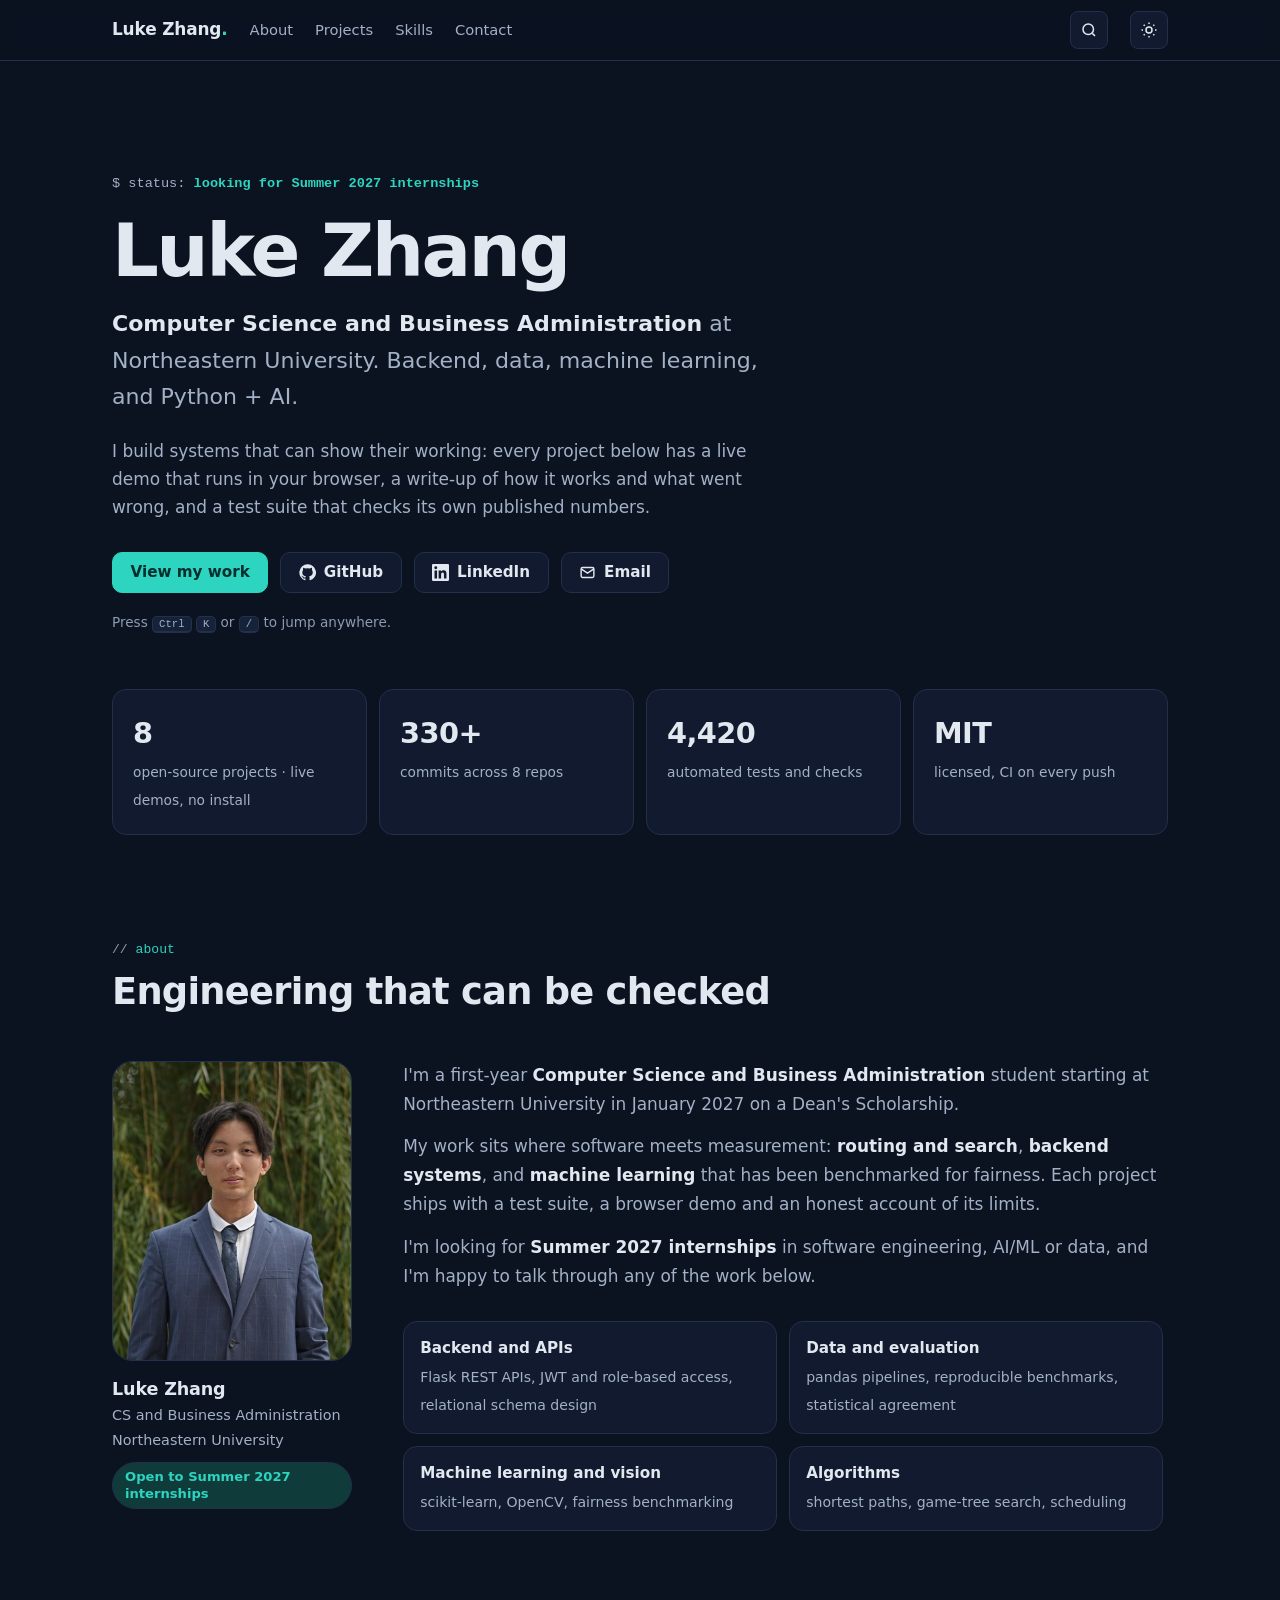
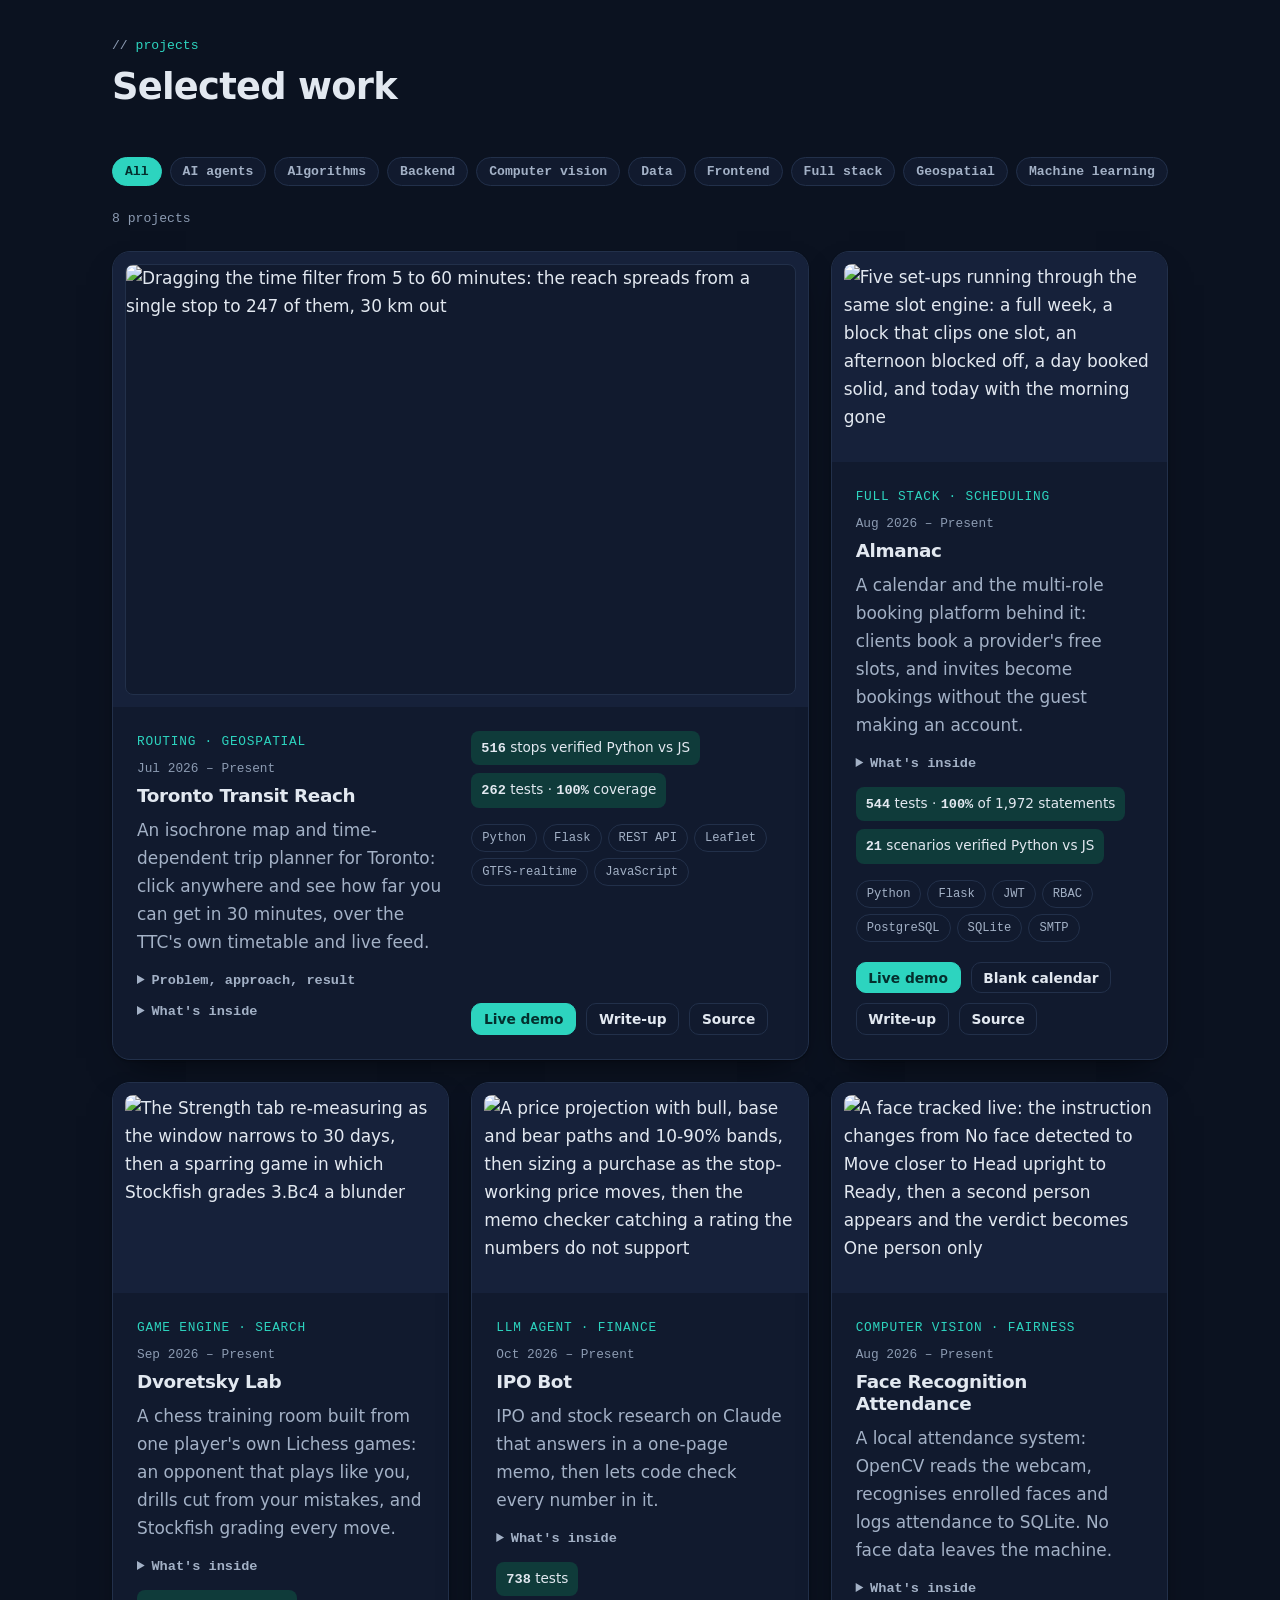
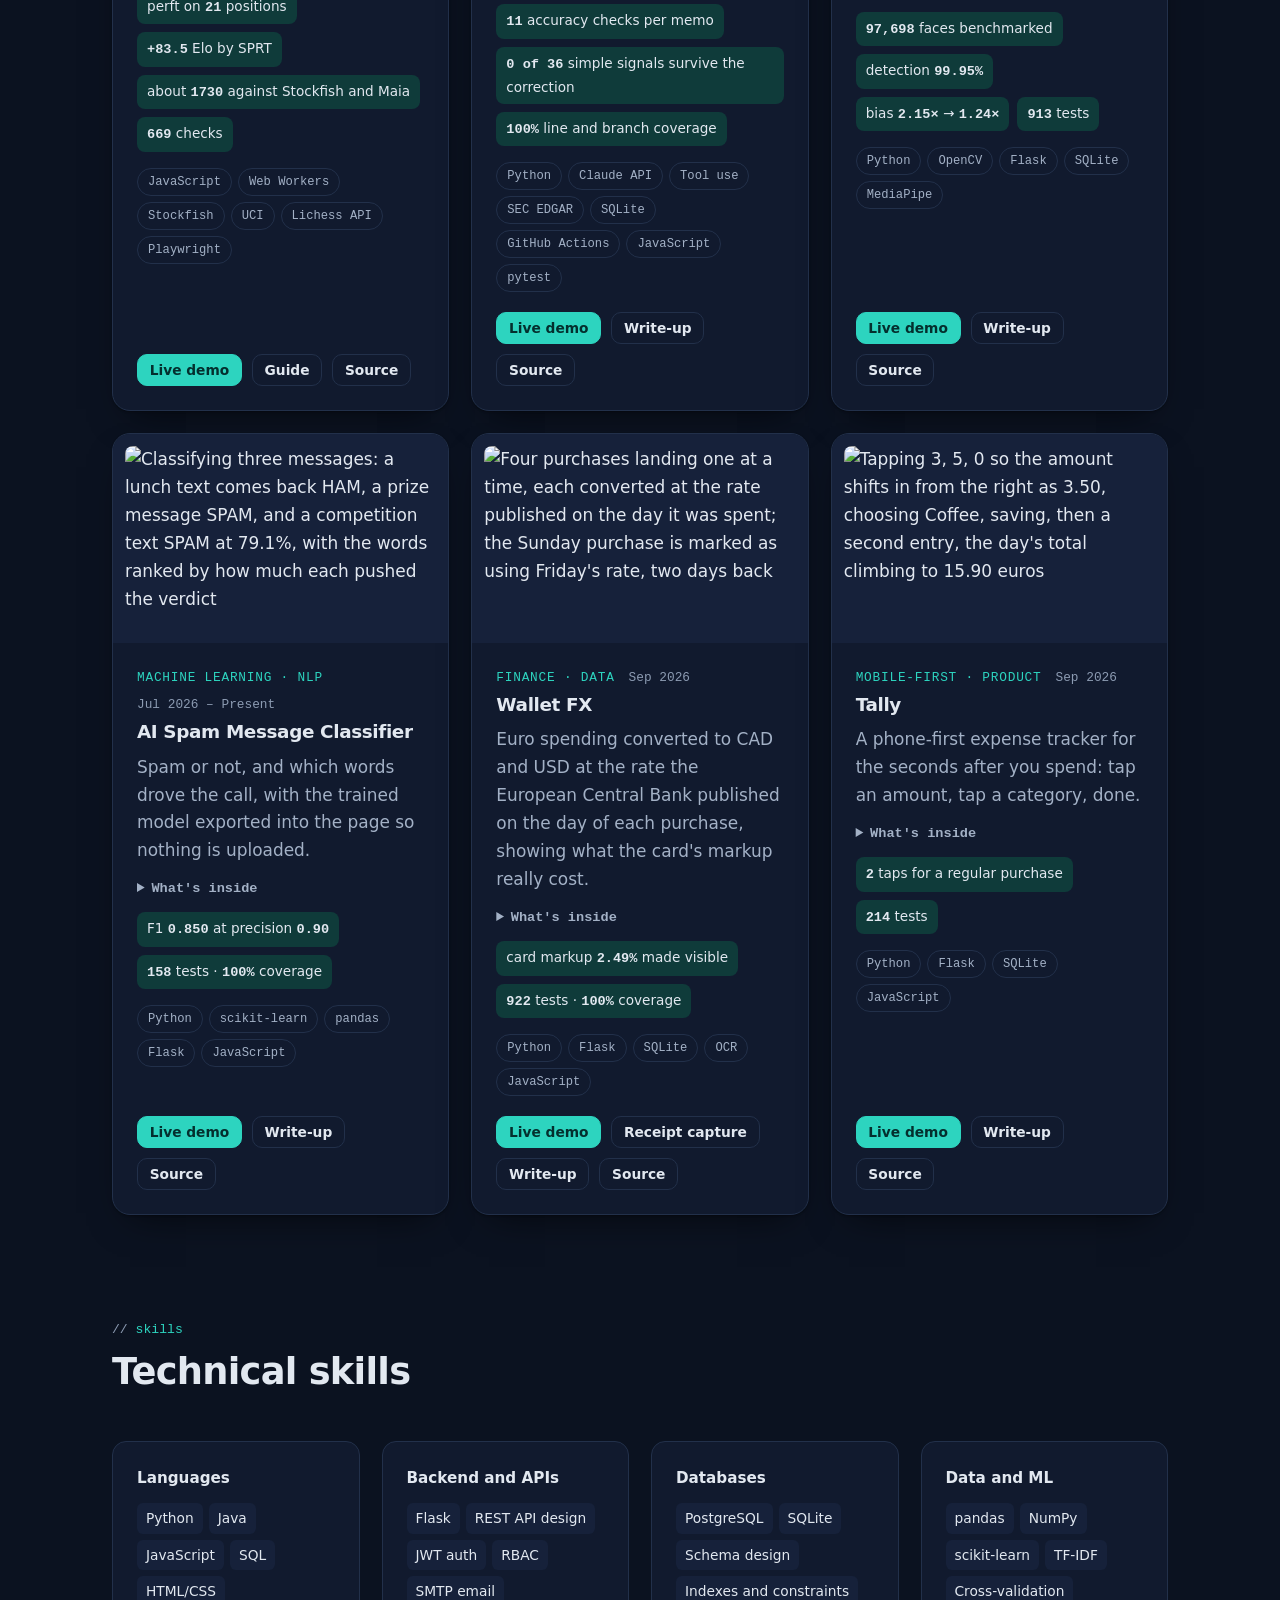
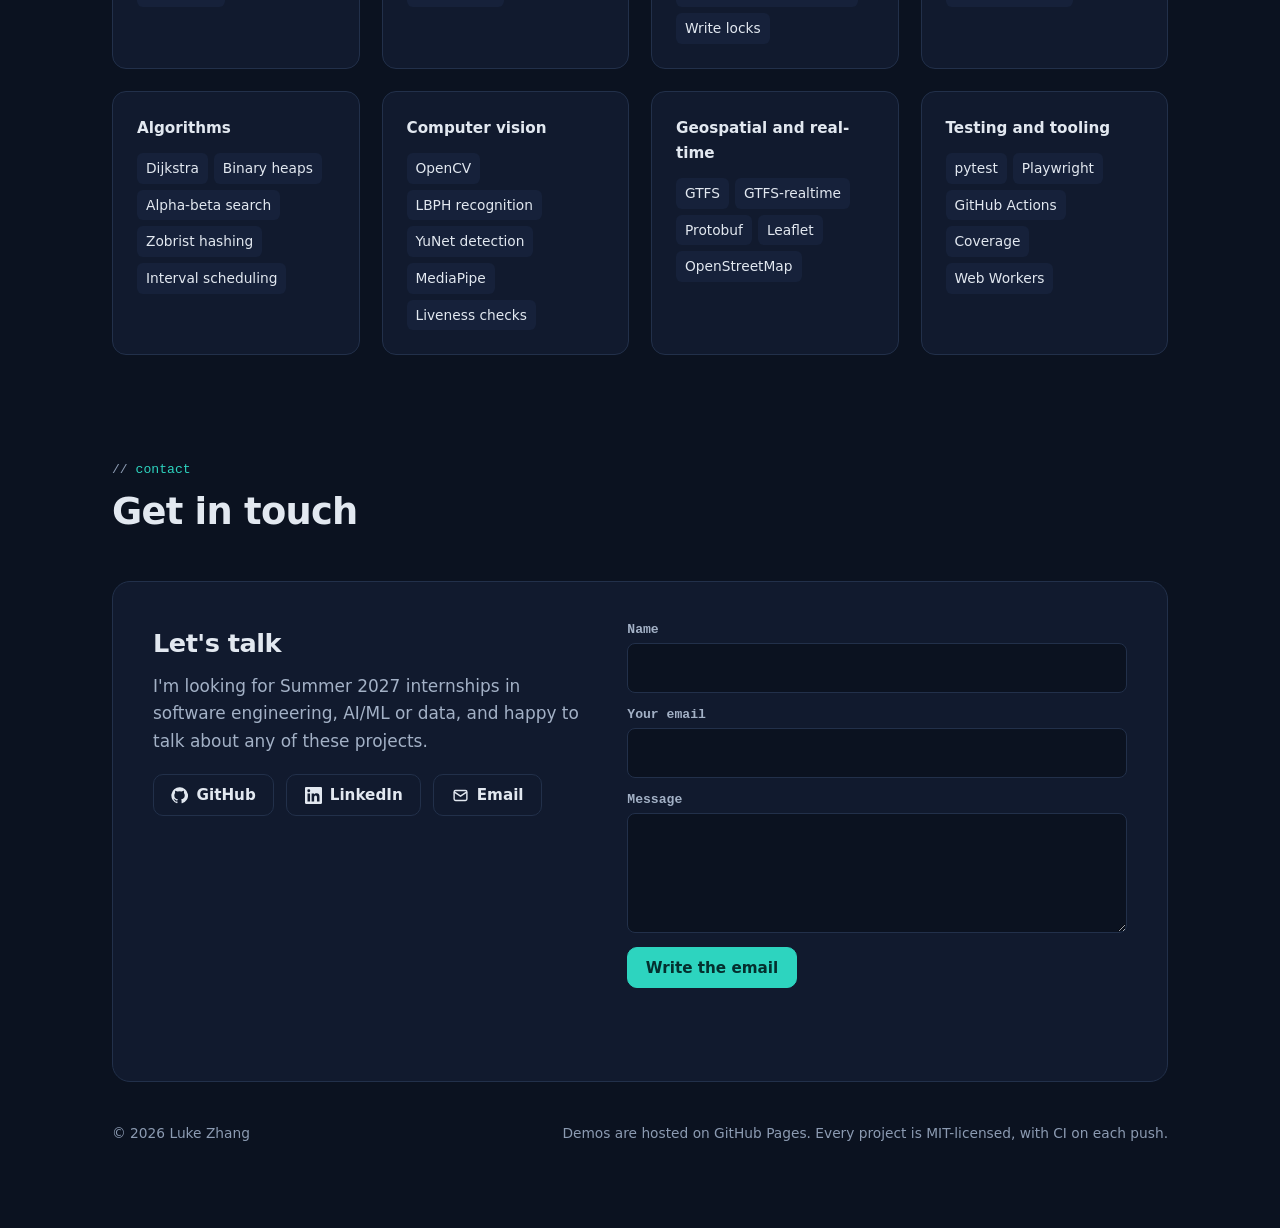
==== commit 76b1edcb: "Chess card: 669 checks, every one of its 4,729 lines, 4,190 statements and 3,463 branches run Co-Aut" ====
--- a/index.html
+++ b/index.html
@@ -453,10 +453,10 @@
         'A chess engine from scratch: 0x88 move generation, alpha-beta with quiescence, a Zobrist transposition table and null-move pruning.',
         "A \"mirror\" opponent that loses centipawns at the player's own rate and answers from their opening repertoire.",
         'Stockfish in a Web Worker grades each move; mistakes are mined by winning chances and scheduled as spaced-repetition drills.',
-        "Tested like an engine: perft against Stockfish's counts, SPRT between versions, EPD suites and matches against reference engines, with all 4,732 of the code's lines run by the checks."
+        "Tested like an engine: perft against Stockfish's counts, SPRT between versions, EPD suites and matches against reference engines, with every one of the code's 4,729 lines, 4,190 statements and 3,463 branches run by the checks."
       ],
       impact: [{ html: 'perft on <b>21</b> positions' }, { html: '<b>+83.5</b> Elo by SPRT' }, { html: 'about <b>1730</b> against Stockfish and Maia' },
-               { html: '<b data-tests data-derived title="96 regression, 83 app, 62 rules, 42 titled-player, 32 analysis, 30 sparring, 29 coach, 23 engine, 22 integration, 40 perft, 196 browser and 6 single-file checks">661</b> checks' }],
+               { html: '<b data-tests data-derived title="96 regression, 83 app, 62 rules, 43 titled-player, 32 analysis, 30 sparring, 29 coach, 23 engine, 22 integration, 40 perft, 203 browser and 6 single-file checks">669</b> checks' }],
       tags: ['JavaScript', 'Web Workers', 'Stockfish', 'UCI', 'Lichess API', 'Playwright'],
       demo: PAGES + 'Dvoerstky-AI-Chess-Coach/',
       more: [{ label: 'Guide', url: REPO + 'Dvoerstky-AI-Chess-Coach/blob/main/notes/GUIDE.md' }],
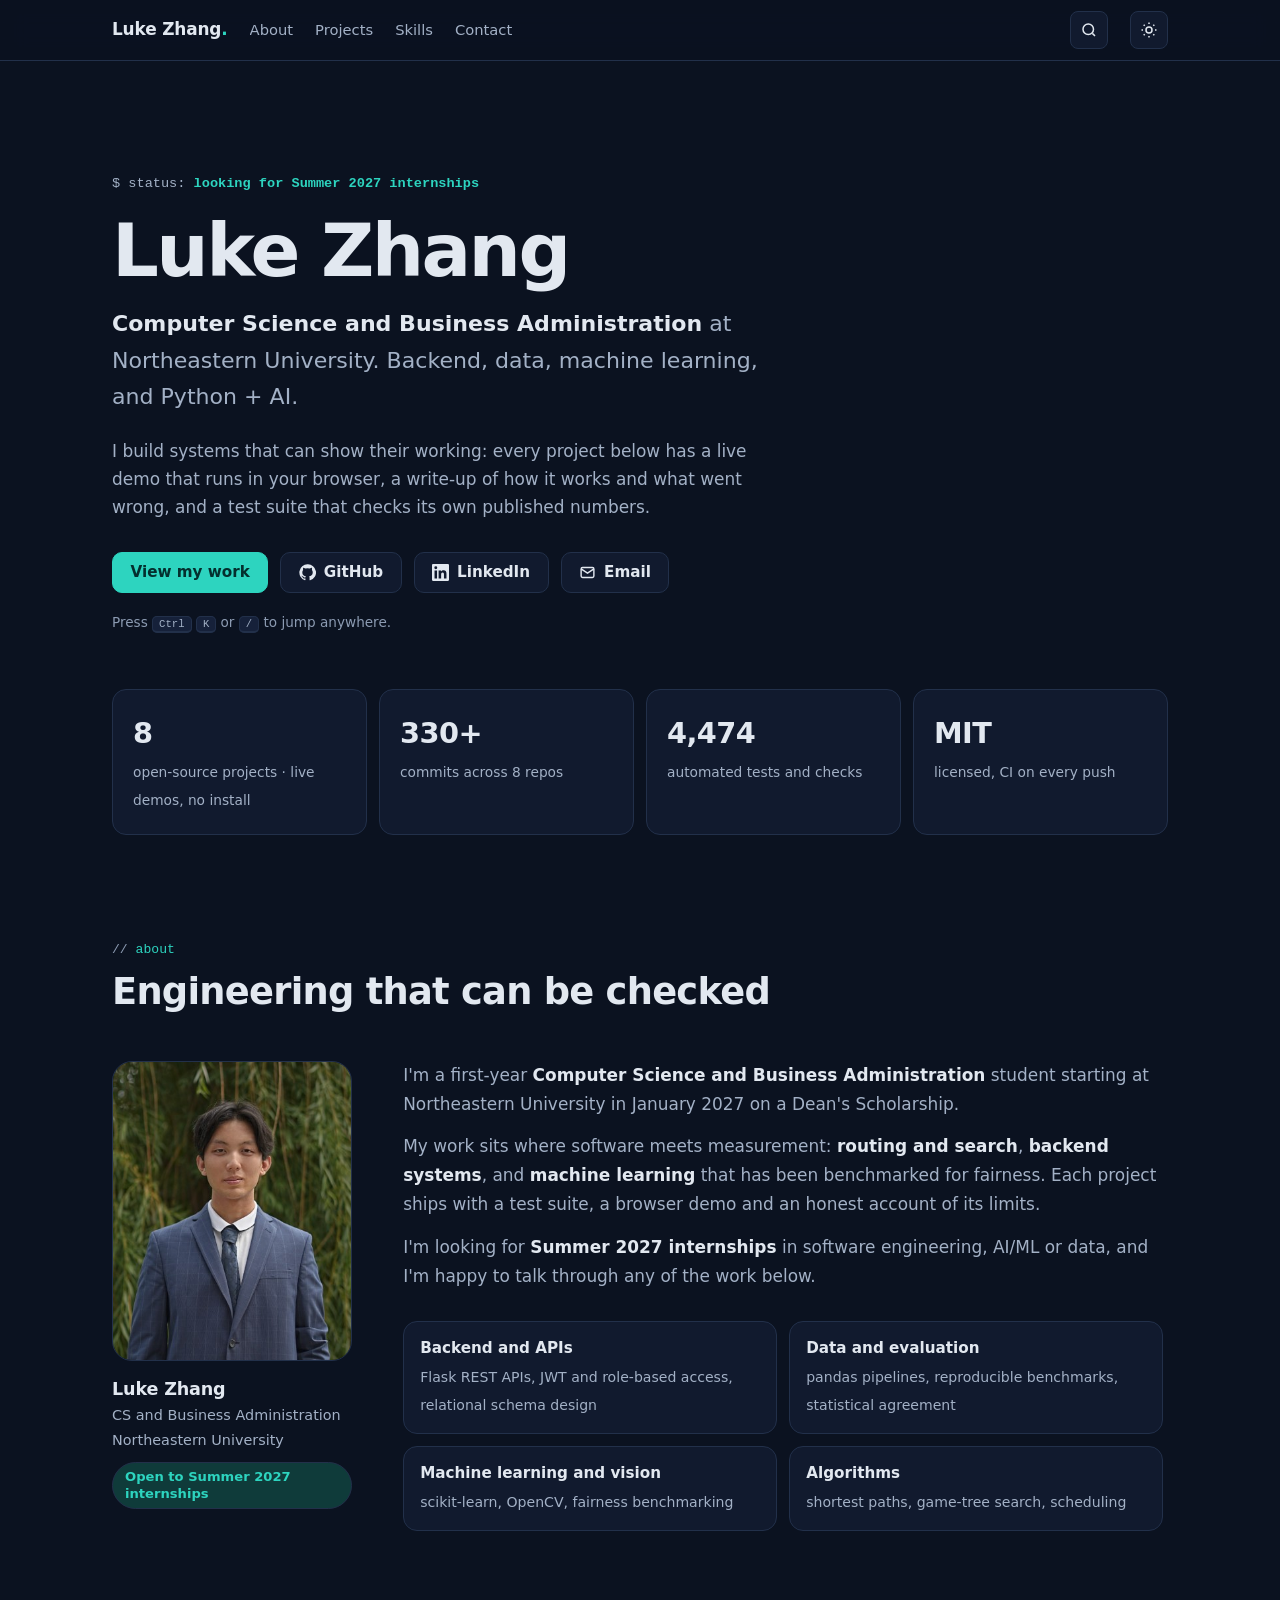
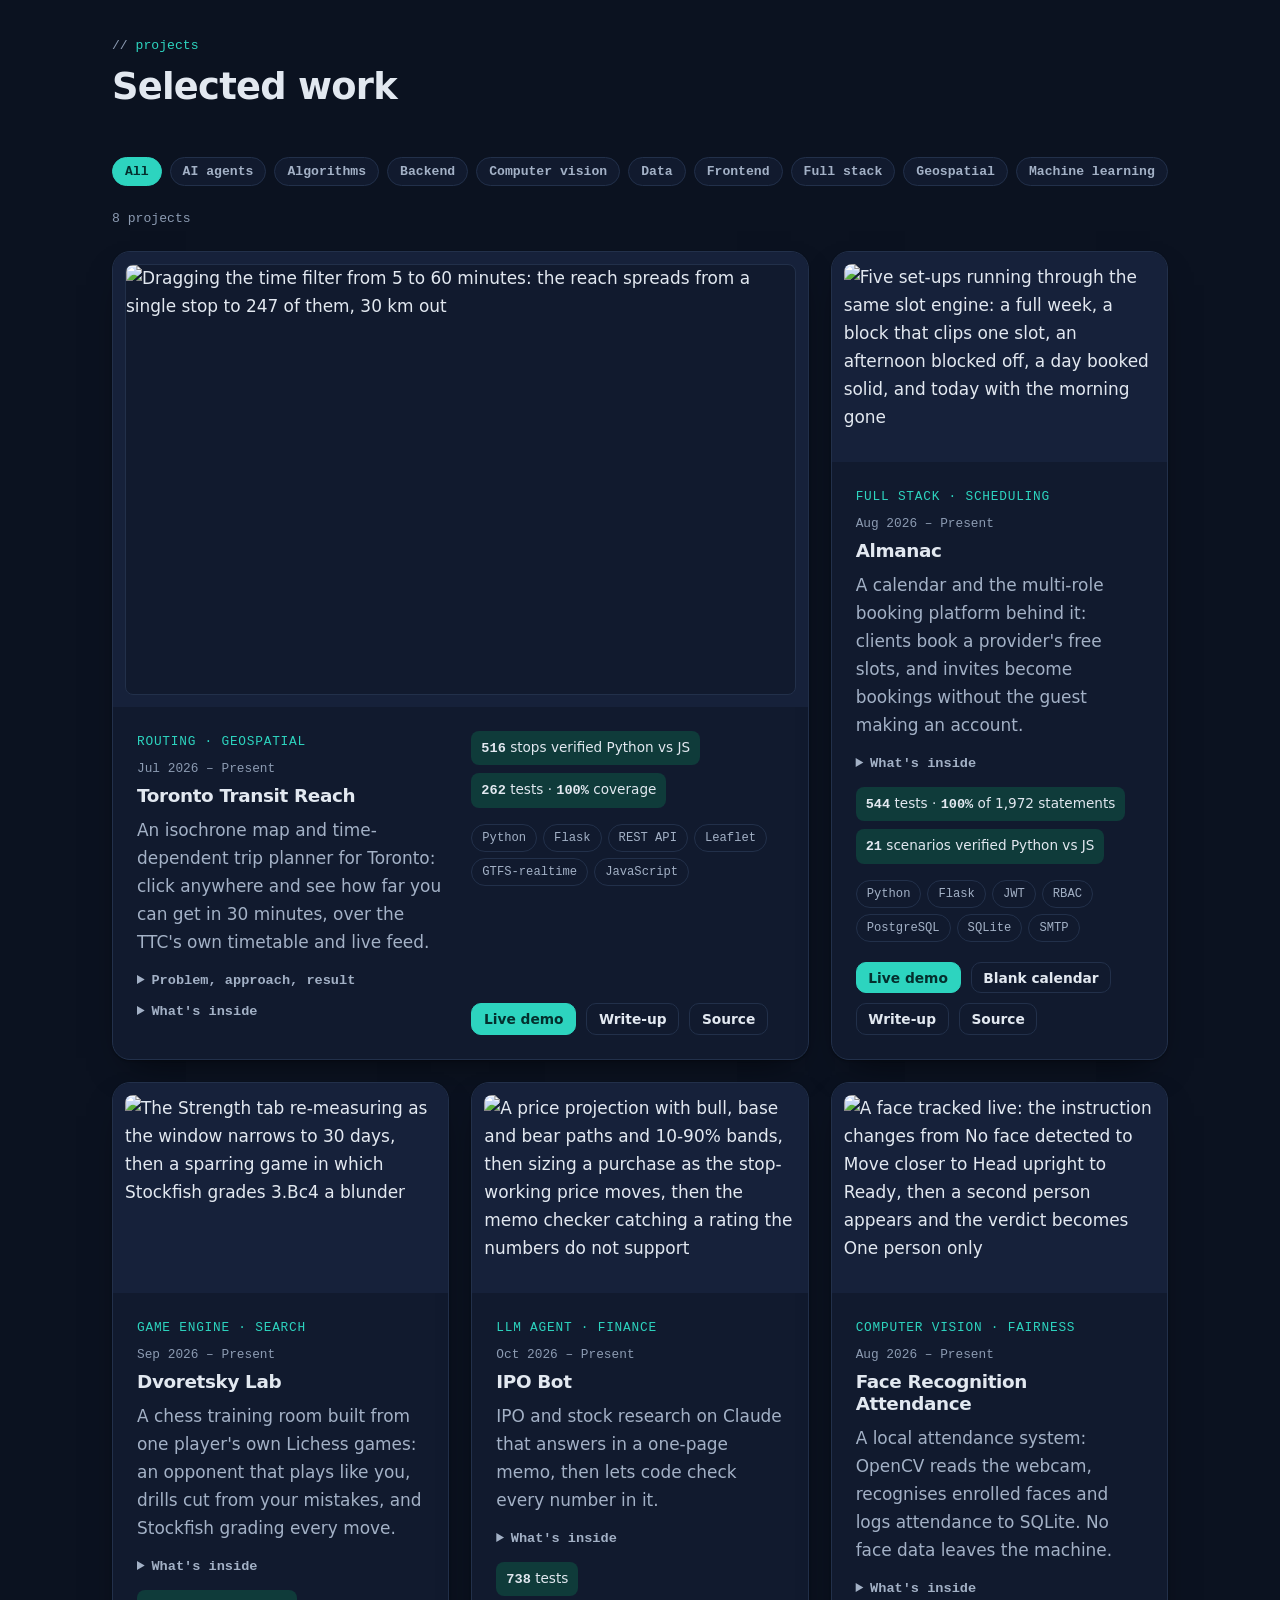
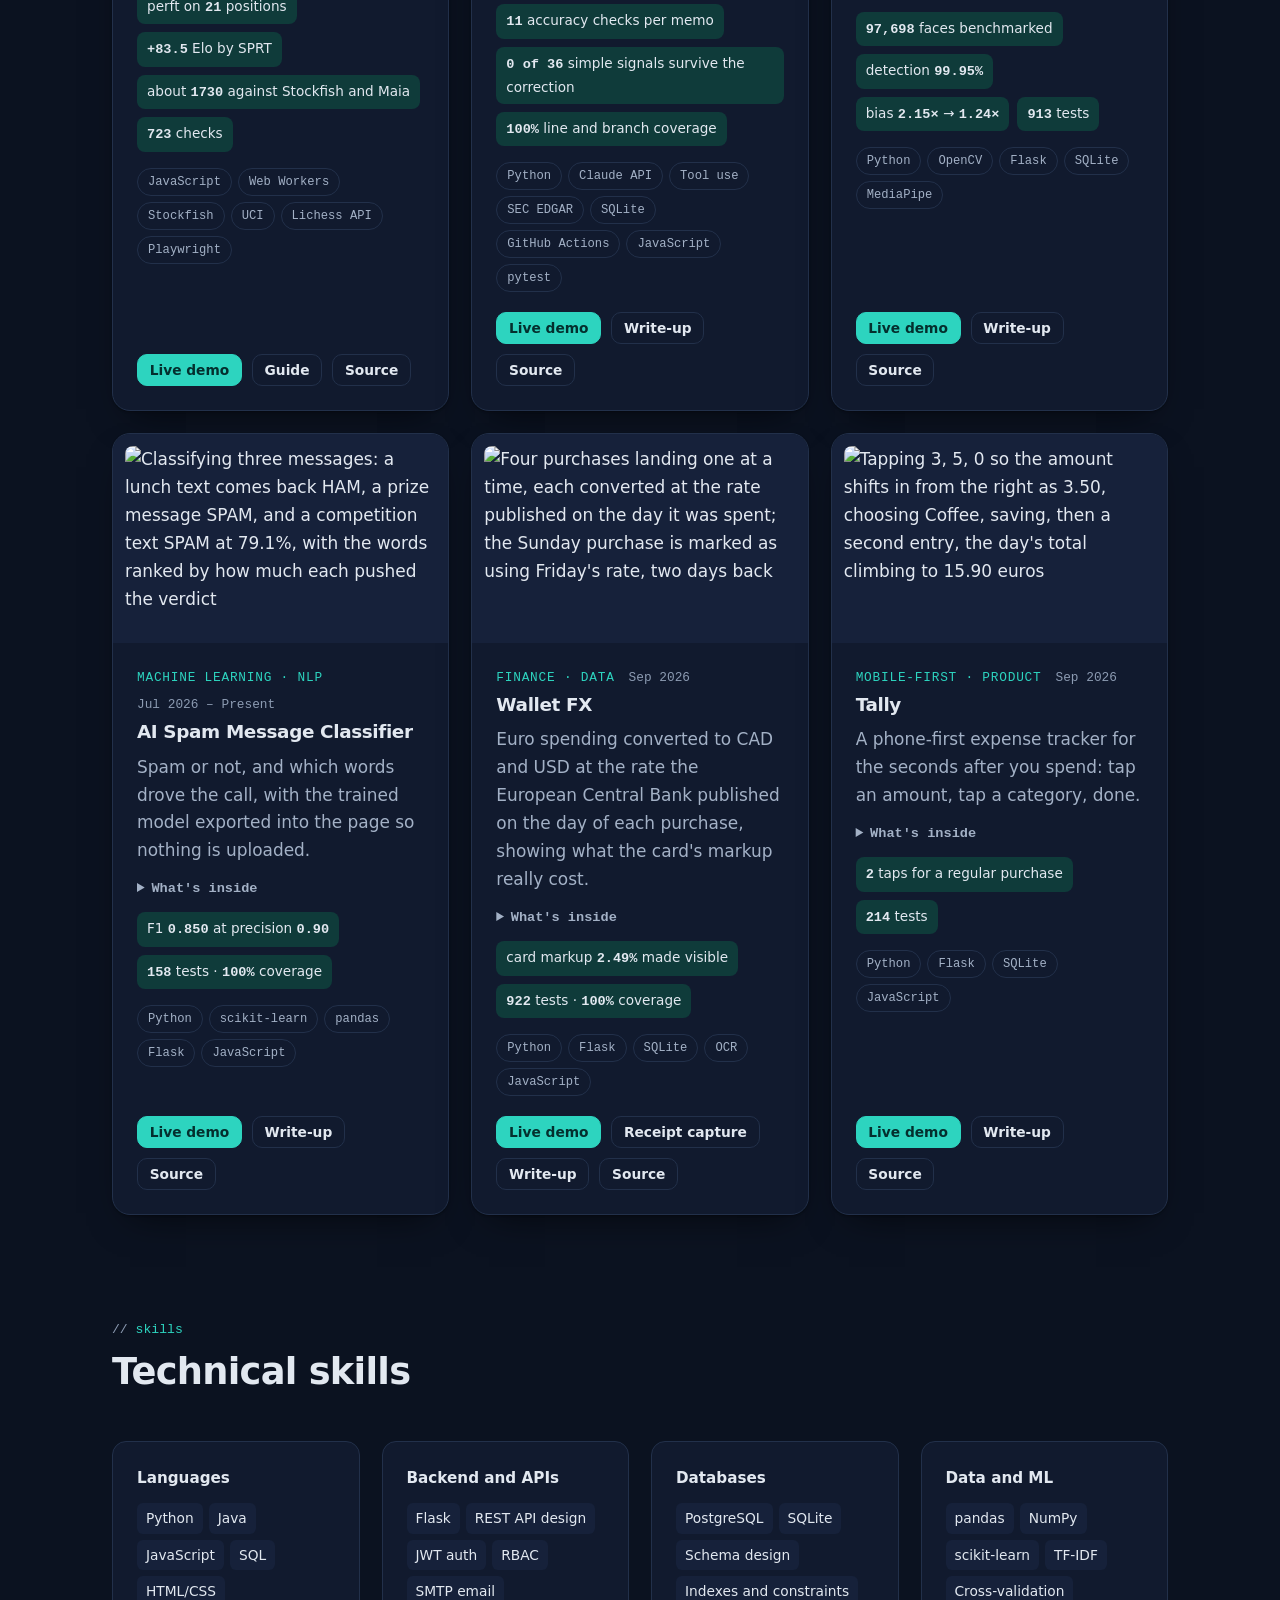
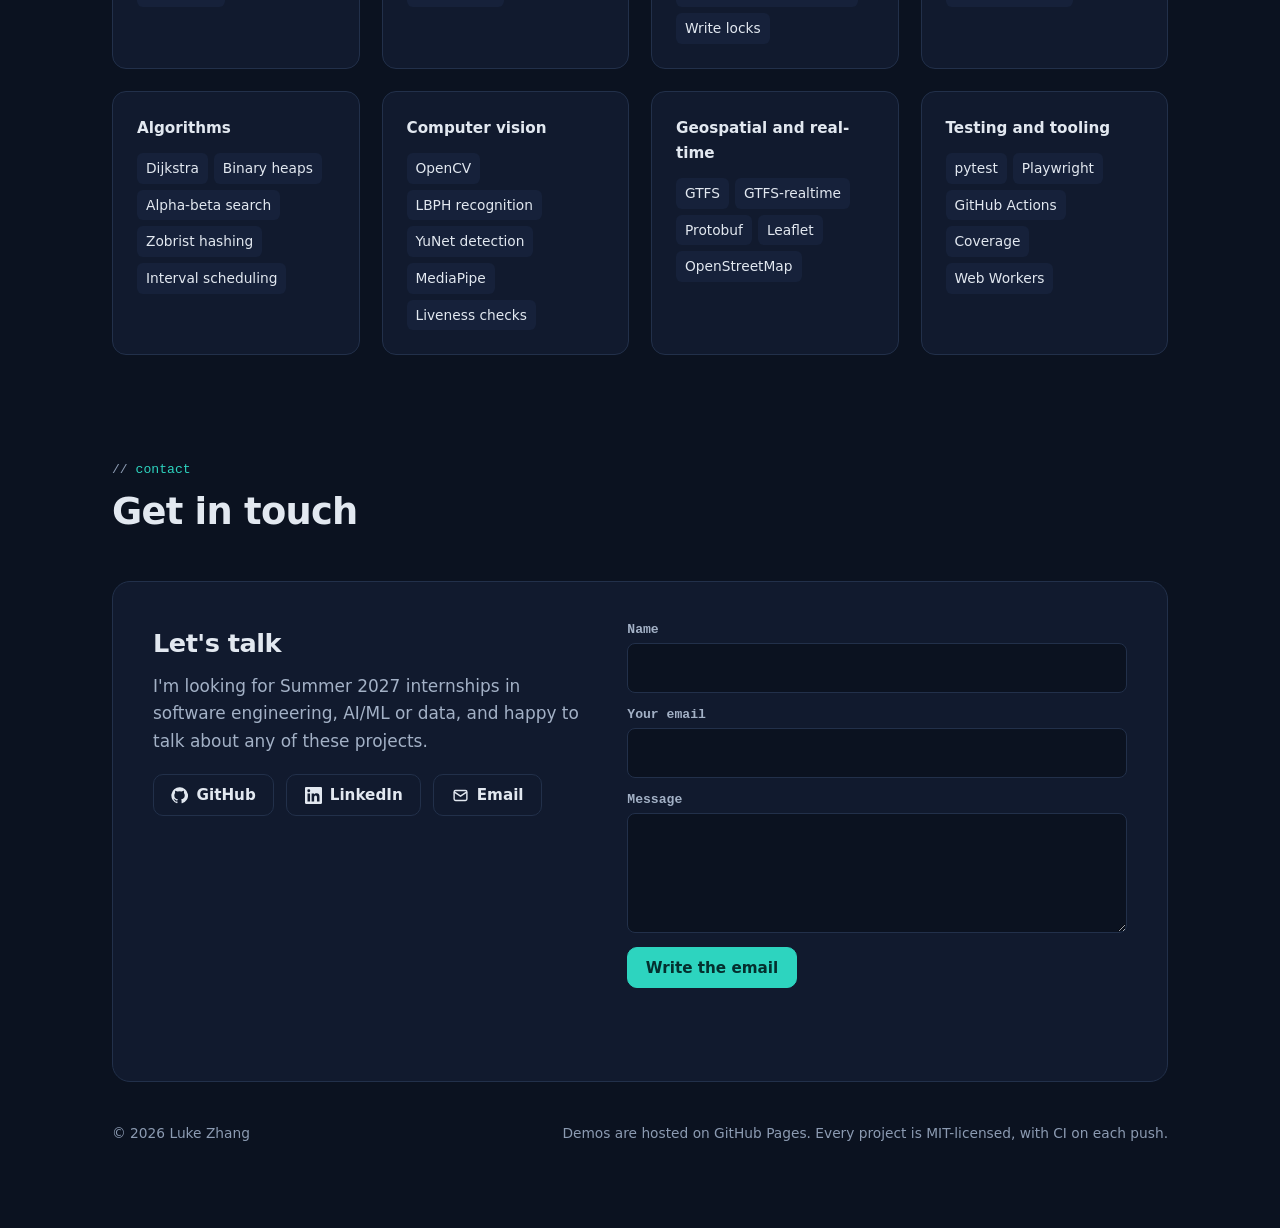
==== commit 5e4a47af: "Chess card: Stockfish 19 in the page, 723 checks, every one of 4,938 lines, 4,394 statements and 3,5" ====
--- a/index.html
+++ b/index.html
@@ -452,11 +452,11 @@
       features: [
         'A chess engine from scratch: 0x88 move generation, alpha-beta with quiescence, a Zobrist transposition table and null-move pruning.',
         "A \"mirror\" opponent that loses centipawns at the player's own rate and answers from their opening repertoire.",
-        'Stockfish in a Web Worker grades each move; mistakes are mined by winning chances and scheduled as spaced-repetition drills.',
-        "Tested like an engine: perft against Stockfish's counts, SPRT between versions, EPD suites and matches against reference engines, with every one of the code's 4,729 lines, 4,190 statements and 3,463 branches run by the checks."
+        'Stockfish 19 in a Web Worker grades each move; mistakes are mined by winning chances and scheduled as spaced-repetition drills.',
+        "Tested like an engine: perft against Stockfish's counts, SPRT between versions, EPD suites and matches against reference engines, with every one of the code's 4,938 lines, 4,394 statements and 3,551 branches run by the checks."
       ],
       impact: [{ html: 'perft on <b>21</b> positions' }, { html: '<b>+83.5</b> Elo by SPRT' }, { html: 'about <b>1730</b> against Stockfish and Maia' },
-               { html: '<b data-tests data-derived title="96 regression, 83 app, 62 rules, 43 titled-player, 32 analysis, 30 sparring, 29 coach, 23 engine, 22 integration, 40 perft, 203 browser and 6 single-file checks">669</b> checks' }],
+               { html: '<b data-tests data-derived title="96 regression, 84 app, 66 rules, 43 titled-player, 32 analysis, 30 sparring, 30 Stockfish 19, 29 coach, 23 engine, 22 integration, 40 perft, 222 browser and 6 single-file checks">723</b> checks' }],
       tags: ['JavaScript', 'Web Workers', 'Stockfish', 'UCI', 'Lichess API', 'Playwright'],
       demo: PAGES + 'Dvoerstky-AI-Chess-Coach/',
       more: [{ label: 'Guide', url: REPO + 'Dvoerstky-AI-Chess-Coach/blob/main/notes/GUIDE.md' }],
@@ -480,11 +480,11 @@
       ],
       impact: [{ html: '<b data-tests>738</b> tests' }, { html: '<b>11</b> accuracy checks per memo' }, { html: '<b>0 of 36</b> simple signals survive the correction' }, { html: '<b>100%</b> line and branch coverage' }],
       tags: ['Python', 'Claude API', 'Tool use', 'SEC EDGAR', 'SQLite', 'GitHub Actions', 'JavaScript', 'pytest'],
-      demo: PAGES + 'ipo-bot/app/',
-      more: [{ label: 'Write-up', url: PAGES + 'ipo-bot/' }],
-      source: REPO + 'ipo-bot',
+      demo: PAGES + 'IPO-and-Equity-Research-Agent/app/',
+      more: [{ label: 'Write-up', url: PAGES + 'IPO-and-Equity-Research-Agent/' }],
+      source: REPO + 'IPO-and-Equity-Research-Agent',
       commits: 73,
-      gif: { src: PAGES + 'ipo-bot/demo.gif', w: 960, h: 600,
+      gif: { src: PAGES + 'IPO-and-Equity-Research-Agent/demo.gif', w: 960, h: 600,
              alt: 'A price projection with bull, base and bear paths and 10-90% bands, then sizing a purchase as the stop-working price moves, then the memo checker catching a rating the numbers do not support' }
     },
     {
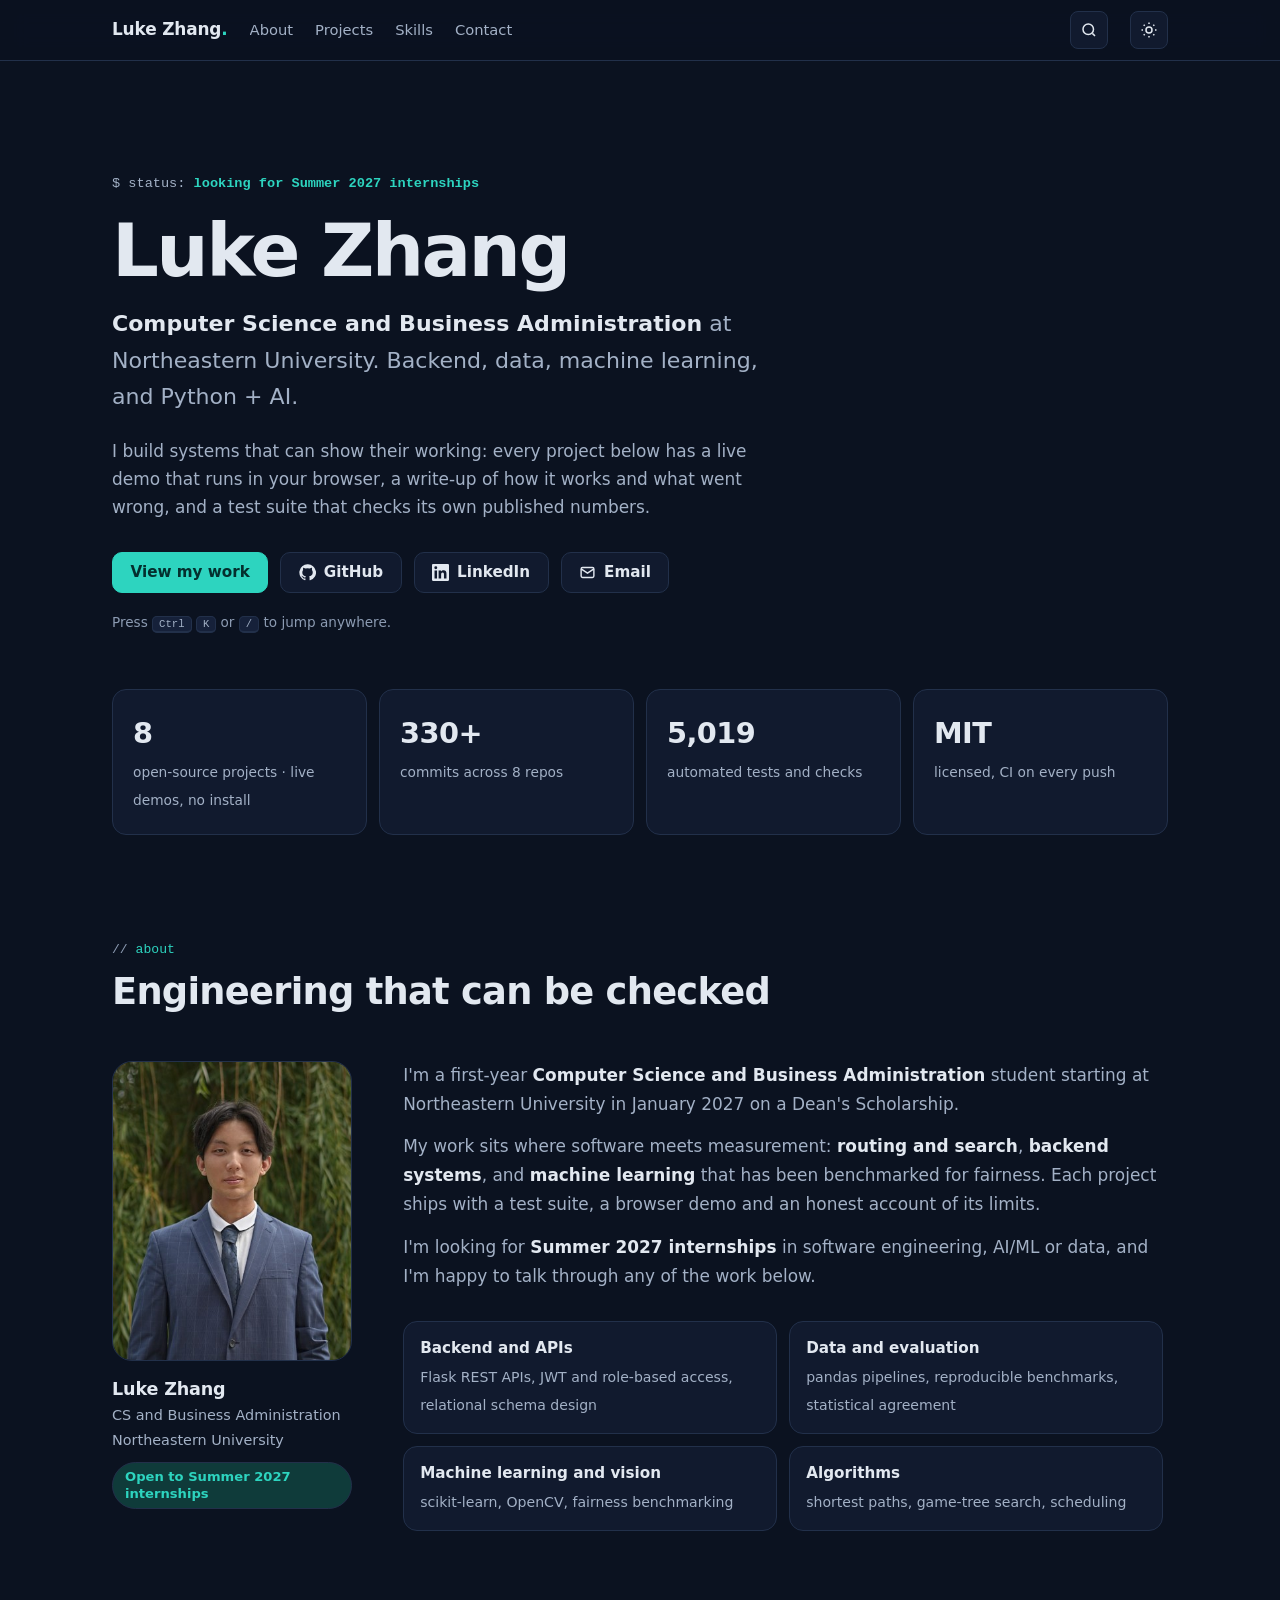
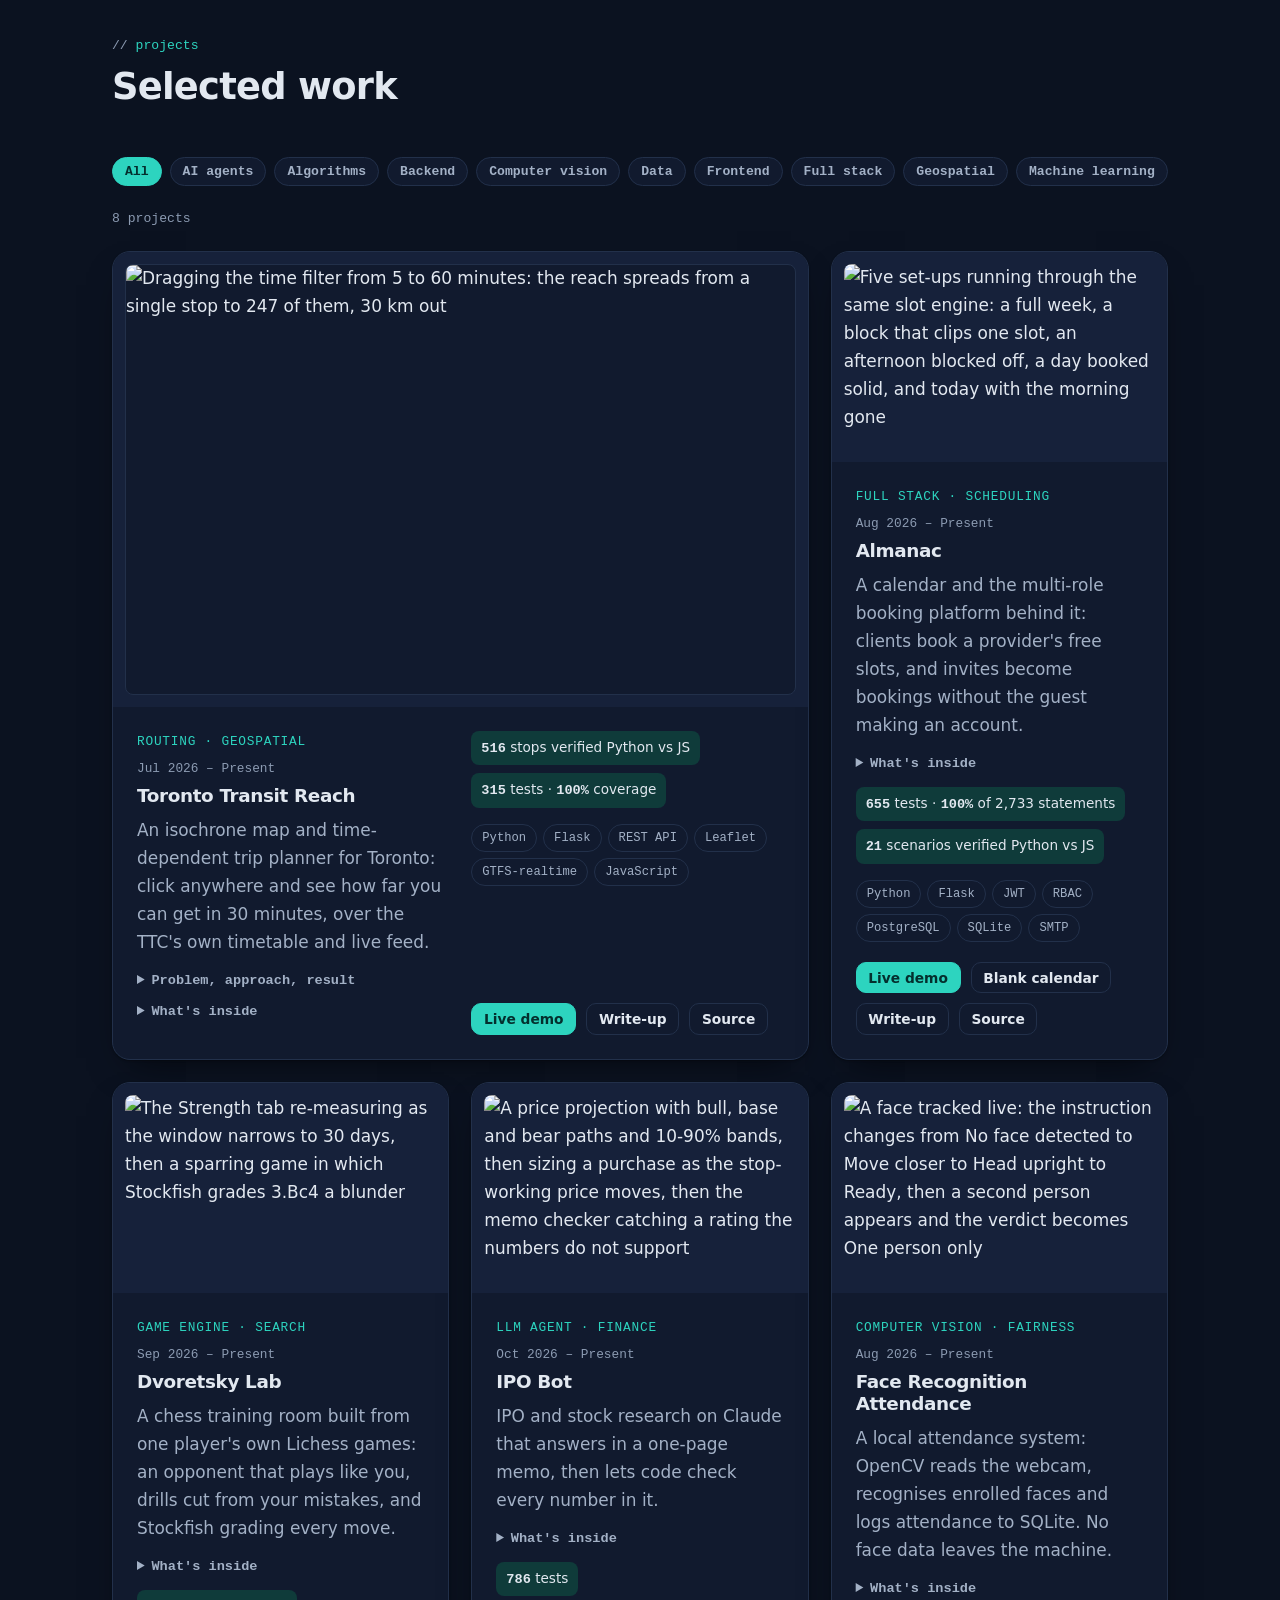
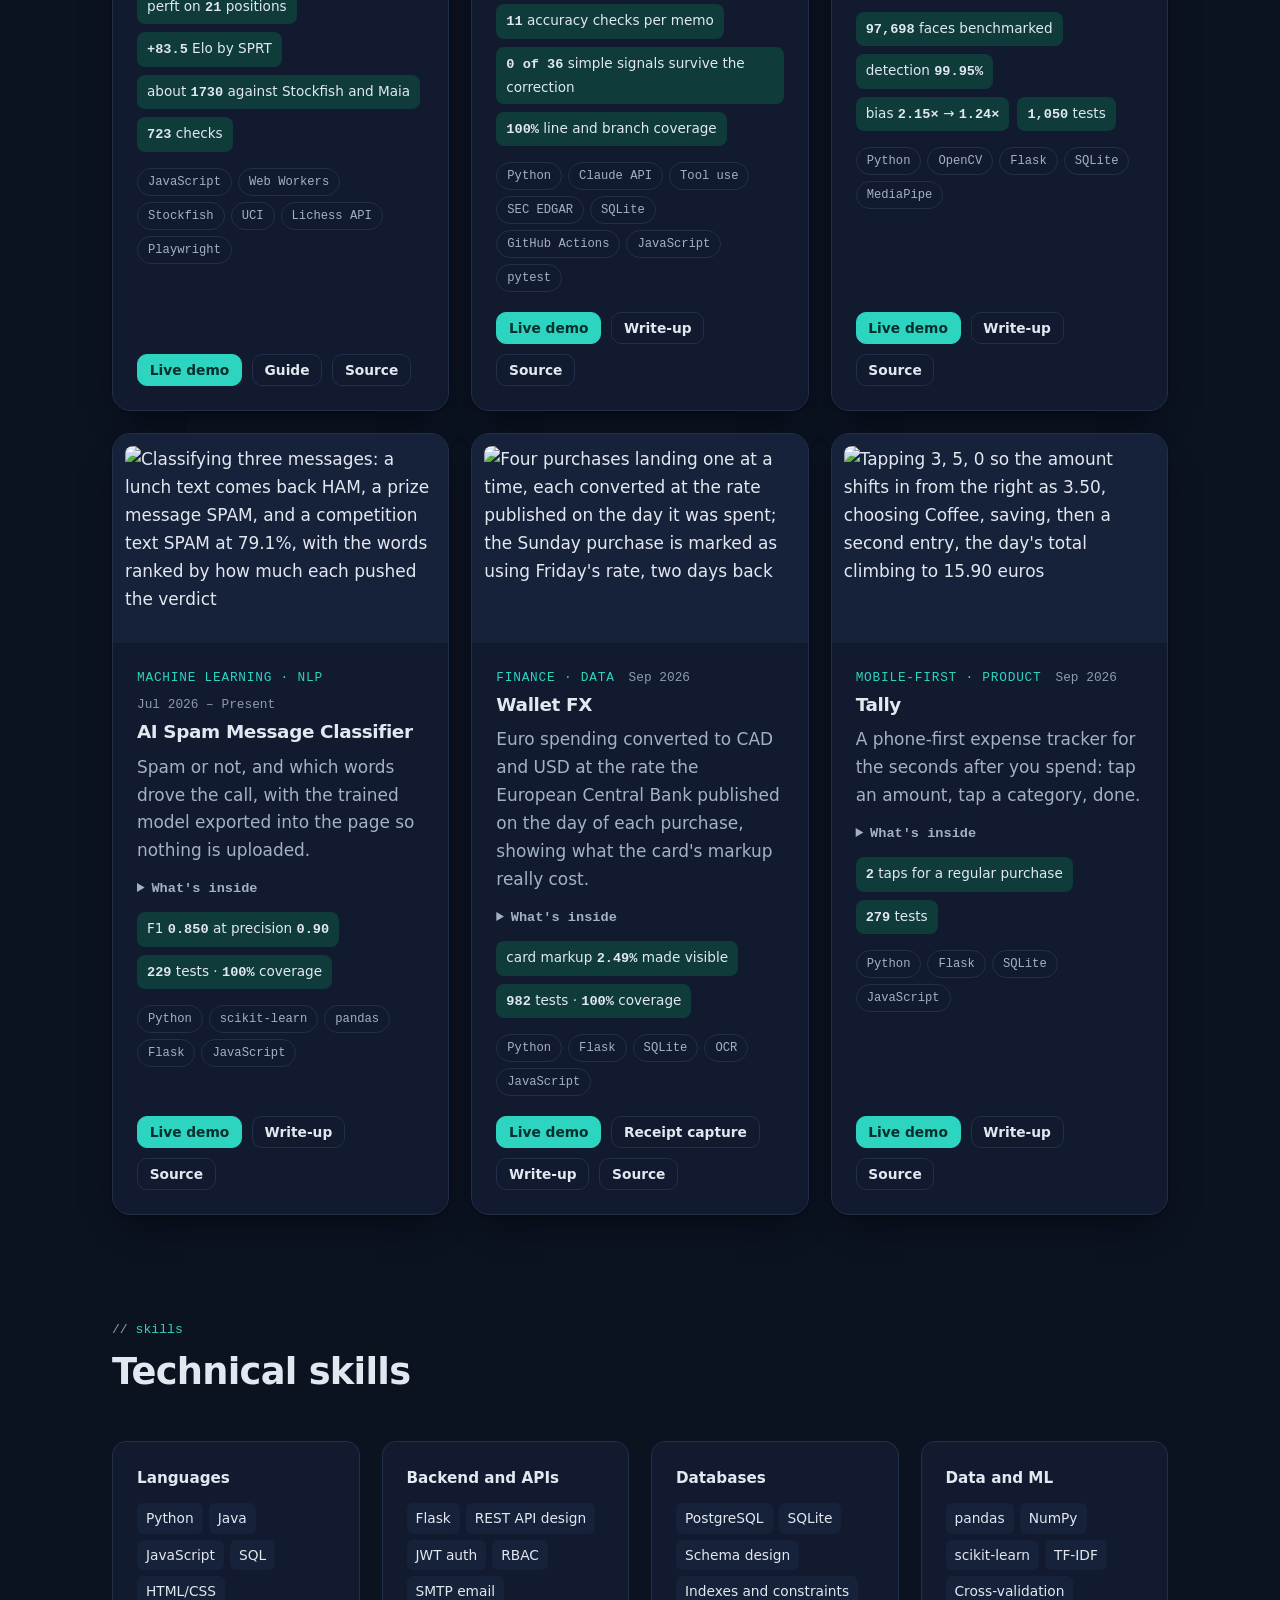
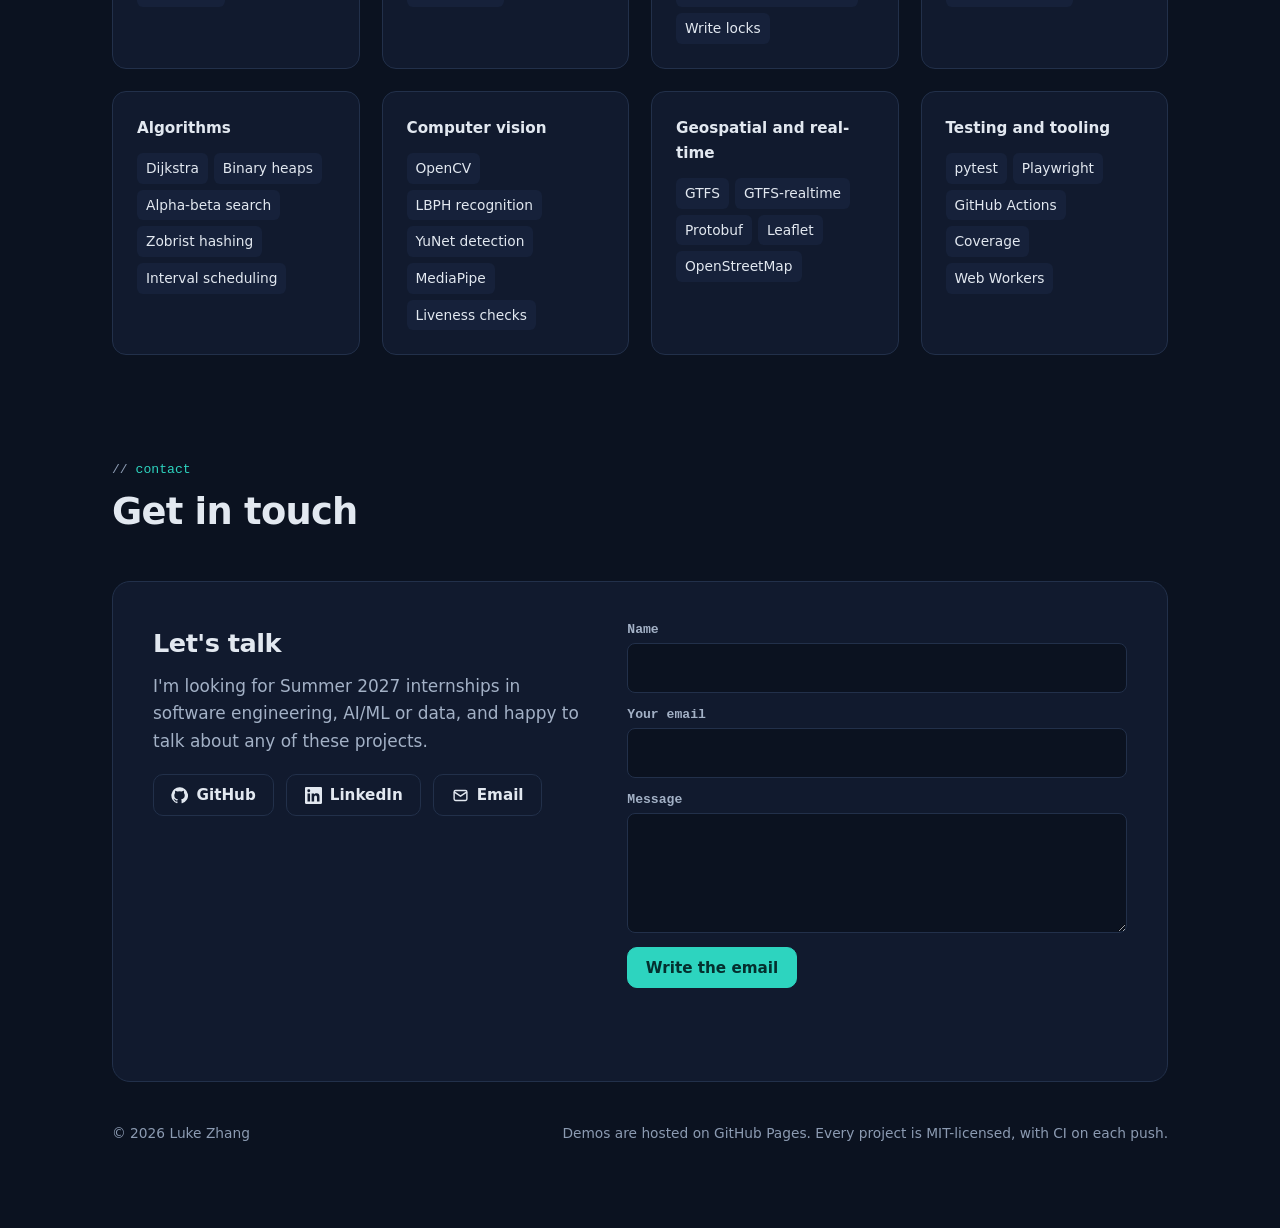
==== commit 01b2b2e4: "Cards to today's READMEs; every branch of the page's JS and all of tools/ tested, in CI Figures: eac" ====
--- a/index.html
+++ b/index.html
@@ -417,7 +417,7 @@
         'Live service alerts remove closed lines from the graph, so trips route around them.',
         'The browser demo is a JavaScript port of the Python search; the build refuses to publish if they disagree at any stop.'
       ],
-      impact: [{ html: '<b>516</b> stops verified Python vs JS' }, { html: '<b data-tests>262</b> tests · <b>100%</b> coverage' }],
+      impact: [{ html: '<b>516</b> stops verified Python vs JS' }, { html: '<b data-tests>315</b> tests · <b>100%</b> coverage' }],
       tags: ['Python', 'Flask', 'REST API', 'Leaflet', 'GTFS-realtime', 'JavaScript'],
       demo: PAGES + 'Toronto-Transit-Distance-Matrix/app/',
       more: [{ label: 'Write-up', url: PAGES + 'Toronto-Transit-Distance-Matrix/' }],
@@ -436,7 +436,7 @@
         'Availability computed from recurring weekly hours, blocked dates and bookings; five kinds of email, each sent exactly once.',
         'Refuses to start in production with the committed development secret that signs every session.'
       ],
-      impact: [{ html: '<b data-tests>544</b> tests · <b>100%</b> of 1,972 statements' }, { html: '<b>21</b> scenarios verified Python vs JS' }],
+      impact: [{ html: '<b data-tests>655</b> tests · <b>100%</b> of 2,733 statements' }, { html: '<b>21</b> scenarios verified Python vs JS' }],
       tags: ['Python', 'Flask', 'JWT', 'RBAC', 'PostgreSQL', 'SQLite', 'SMTP'],
       demo: PAGES + 'Almanac-Main-Full-Stack-Calendar/app/',
       more: [{ label: 'Blank calendar', url: PAGES + 'Almanac-Main-Full-Stack-Calendar/calendar.html' }, { label: 'Write-up', url: PAGES + 'Almanac-Main-Full-Stack-Calendar/' }],
@@ -478,7 +478,7 @@
         'A keyless prediction bot on a GitHub Actions schedule: S&P 500 prices and the IPO pipeline from public sources, stored point-in-time in SQLite with index membership as it stood on each day (renames and departed stocks included), scored against baselines with Diebold-Mariano tests. On 1.2 million out-of-sample stock predictions it finds no edge, and reports that.',
         'An accuracy audit recomputed its numbers independently and hunted for look-ahead: the fixes made every IPO feature point-in-time and taught the leakage test to catch four planted leaks. The pre-listing IPO model scores PR-AUC 0.682 against a 0.417 base rate, and the report shows that the price-range revision alone gets 0.667.'
       ],
-      impact: [{ html: '<b data-tests>738</b> tests' }, { html: '<b>11</b> accuracy checks per memo' }, { html: '<b>0 of 36</b> simple signals survive the correction' }, { html: '<b>100%</b> line and branch coverage' }],
+      impact: [{ html: '<b data-tests>786</b> tests' }, { html: '<b>11</b> accuracy checks per memo' }, { html: '<b>0 of 36</b> simple signals survive the correction' }, { html: '<b>100%</b> line and branch coverage' }],
       tags: ['Python', 'Claude API', 'Tool use', 'SEC EDGAR', 'SQLite', 'GitHub Actions', 'JavaScript', 'pytest'],
       demo: PAGES + 'IPO-and-Equity-Research-Agent/app/',
       more: [{ label: 'Write-up', url: PAGES + 'IPO-and-Equity-Research-Agent/' }],
@@ -495,9 +495,9 @@
         'Detection, LBPH recognition, liveness checks and quality scoring, with a CLI for register, train, run and report.',
         'Benchmarked on all of FairFace: a brightness-based quality gate flagged 38.8% of Black faces against 18.5% of White faces, and was rebuilt to be scale-free.',
         'Match thresholds calibrated by gallery size over 4.77 billion impostor pairs, since a fixed cut fails as enrolment grows.',
-        'Tested with no webcam, weights or face data in the repo: 100% of 3,080 statements and every branch run in CI, with mutation testing on the decision, liveness and database code.'
+        'Tested with no webcam, weights or face data in the repo: 100% of 4,495 statements and every branch run in CI, with mutation testing on the decision, liveness and database code.'
       ],
-      impact: [{ html: '<b>97,698</b> faces benchmarked' }, { html: 'detection <b>99.95%</b>' }, { html: 'bias <b>2.15×</b> → <b>1.24×</b>' }, { html: '<b data-tests>913</b> tests' }],
+      impact: [{ html: '<b>97,698</b> faces benchmarked' }, { html: 'detection <b>99.95%</b>' }, { html: 'bias <b>2.15×</b> → <b>1.24×</b>' }, { html: '<b data-tests>1,050</b> tests' }],
       tags: ['Python', 'OpenCV', 'Flask', 'SQLite', 'MediaPipe'],
       demo: PAGES + 'Facial-Recognition-Software/camera/',
       more: [{ label: 'Write-up', url: PAGES + 'Facial-Recognition-Software/' }],
@@ -515,7 +515,7 @@
         'Naive Bayes and logistic regression compared on out-of-fold predictions, with the vectoriser refitted inside every fold.',
         'Decision threshold chosen for the best F1 with precision held at 0.90, and saved inside the model artifact.'
       ],
-      impact: [{ html: 'F1 <b>0.850</b> at precision <b>0.90</b>' }, { html: '<b data-tests>158</b> tests · <b>100%</b> coverage' }],
+      impact: [{ html: 'F1 <b>0.850</b> at precision <b>0.90</b>' }, { html: '<b data-tests>229</b> tests · <b>100%</b> coverage' }],
       tags: ['Python', 'scikit-learn', 'pandas', 'Flask', 'JavaScript'],
       demo: PAGES + 'AI-Spam-Message-Classifier/app/',
       more: [{ label: 'Write-up', url: PAGES + 'AI-Spam-Message-Classifier/' }],
@@ -534,7 +534,7 @@
         'Imports from a synced folder, QFX, a CSV in any layout, or a receipt screenshot read by local OCR, and refuses a row rather than guess its currency.',
         'Four layered packages, with the layering asserted by a test instead of left to convention.'
       ],
-      impact: [{ html: 'card markup <b>2.49%</b> made visible' }, { html: '<b data-tests>922</b> tests · <b>100%</b> coverage' }],
+      impact: [{ html: 'card markup <b>2.49%</b> made visible' }, { html: '<b data-tests>982</b> tests · <b>100%</b> coverage' }],
       tags: ['Python', 'Flask', 'SQLite', 'OCR', 'JavaScript'],
       demo: PAGES + 'Budgeting-EU-US-CAN-Almanac-Branch/app/',
       more: [{ label: 'Receipt capture', url: PAGES + 'Budgeting-EU-US-CAN-Almanac-Branch/capture/' }, { label: 'Write-up', url: PAGES + 'Budgeting-EU-US-CAN-Almanac-Branch/' }],
@@ -553,7 +553,7 @@
         'Money stored as integer cents, and currencies never summed without a rate.',
         'Local only: no account, no bank connection; exports CSV for reconciliation.'
       ],
-      impact: [{ html: '<b>2</b> taps for a regular purchase' }, { html: '<b data-tests>214</b> tests' }],
+      impact: [{ html: '<b>2</b> taps for a regular purchase' }, { html: '<b data-tests>279</b> tests' }],
       tags: ['Python', 'Flask', 'SQLite', 'JavaScript'],
       demo: PAGES + 'tally/app/',
       more: [{ label: 'Write-up', url: PAGES + 'tally/' }],
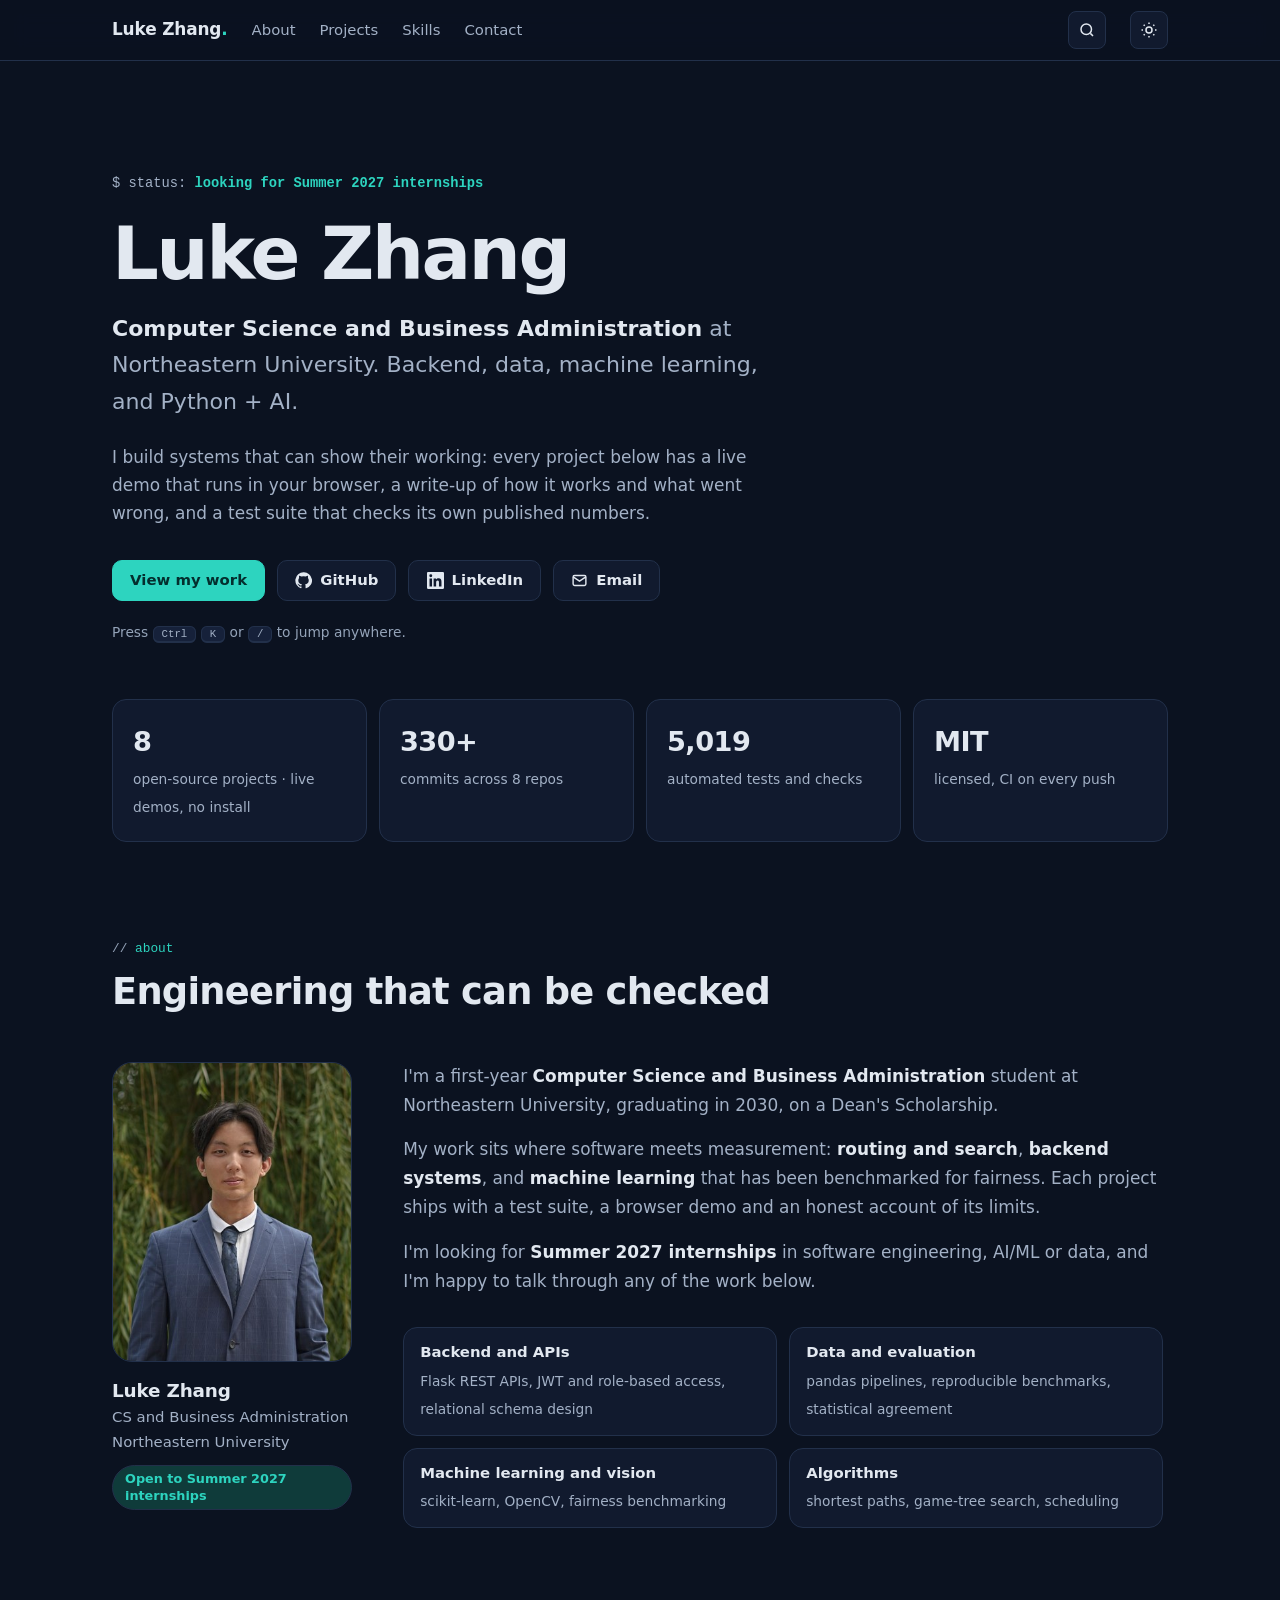
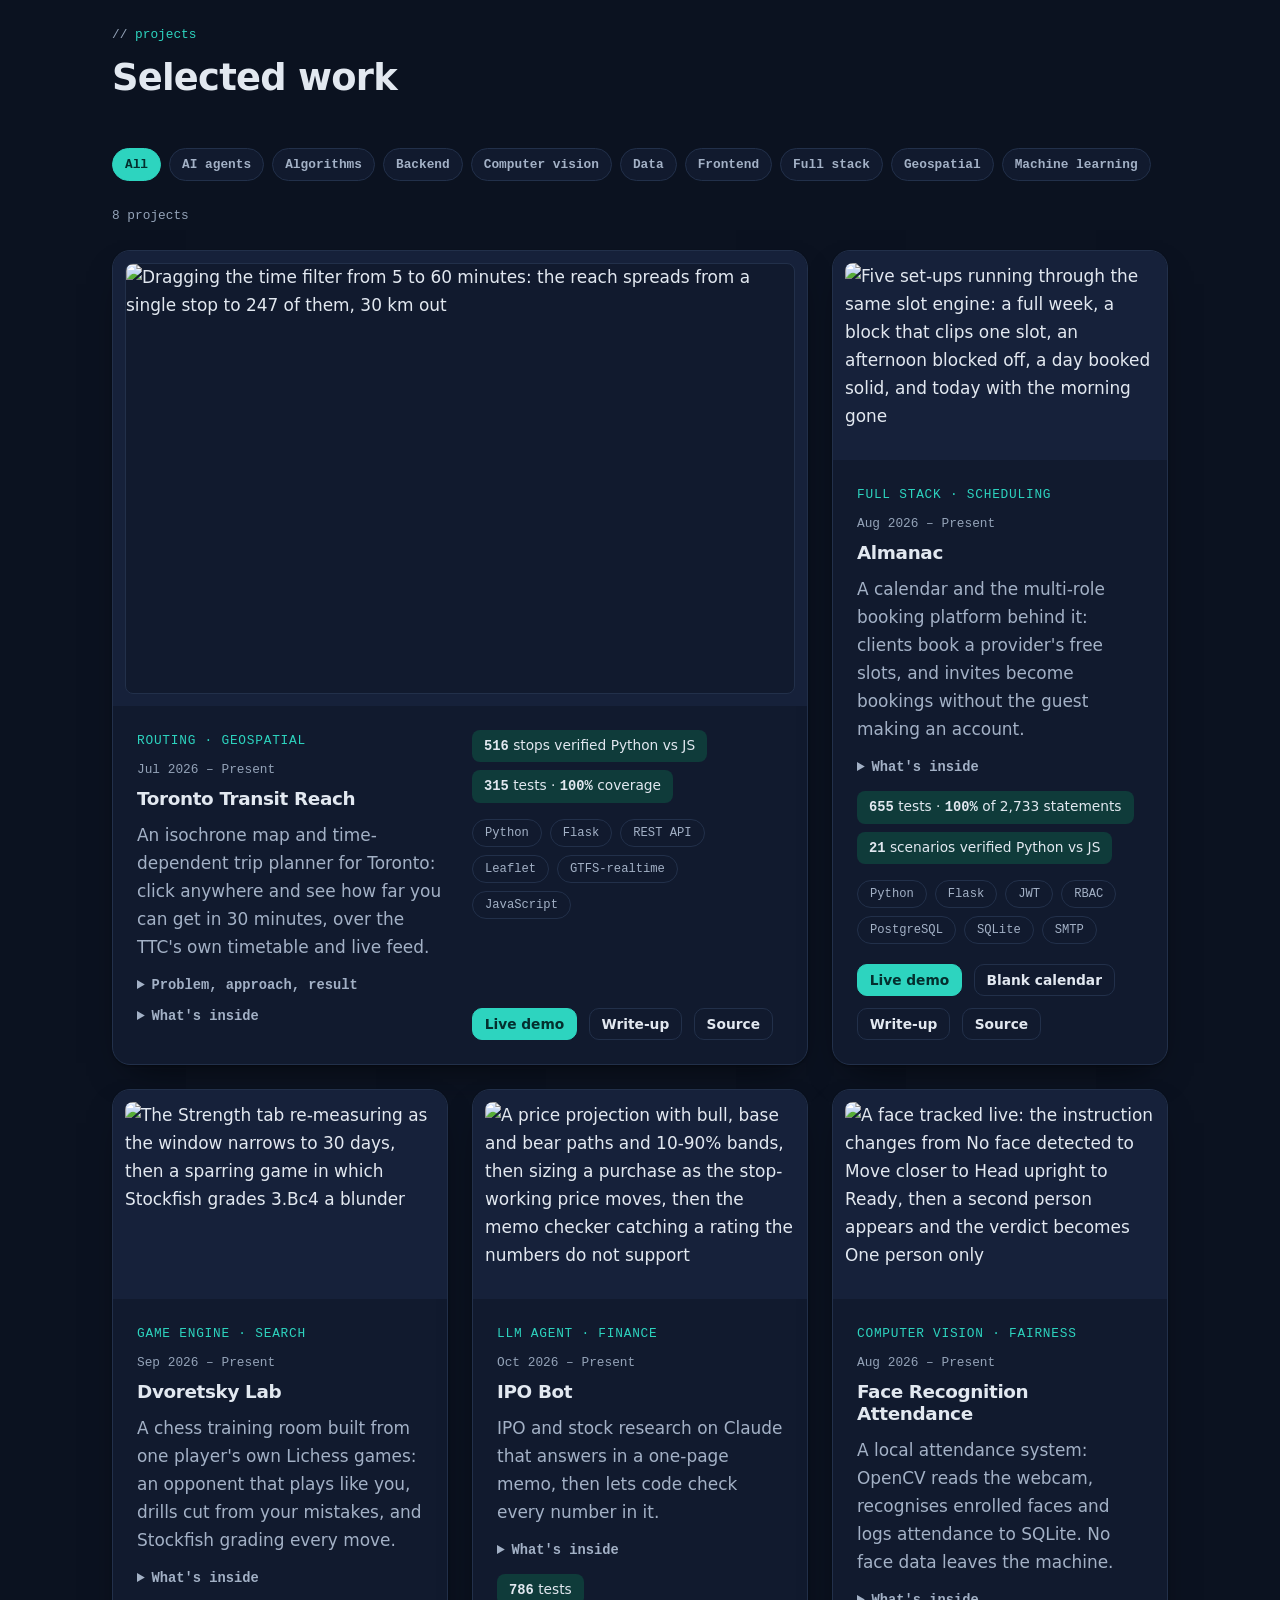
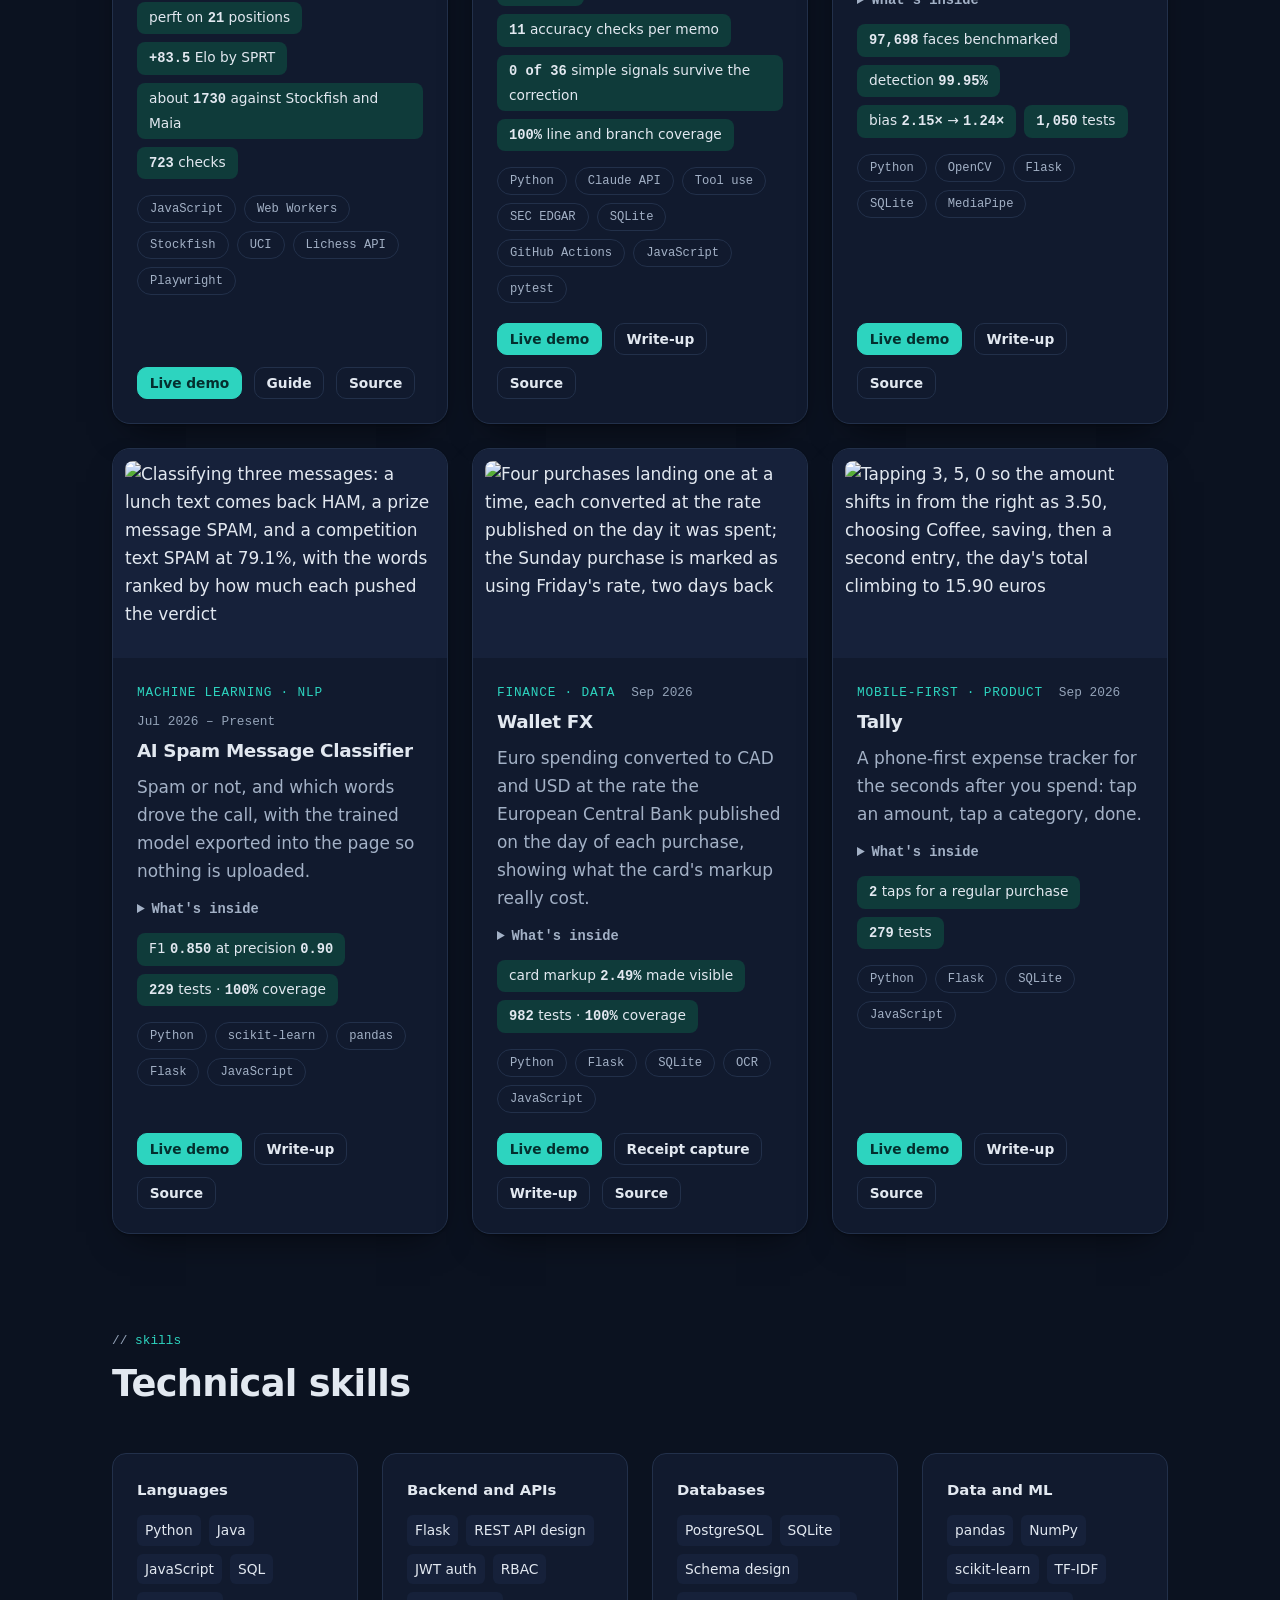
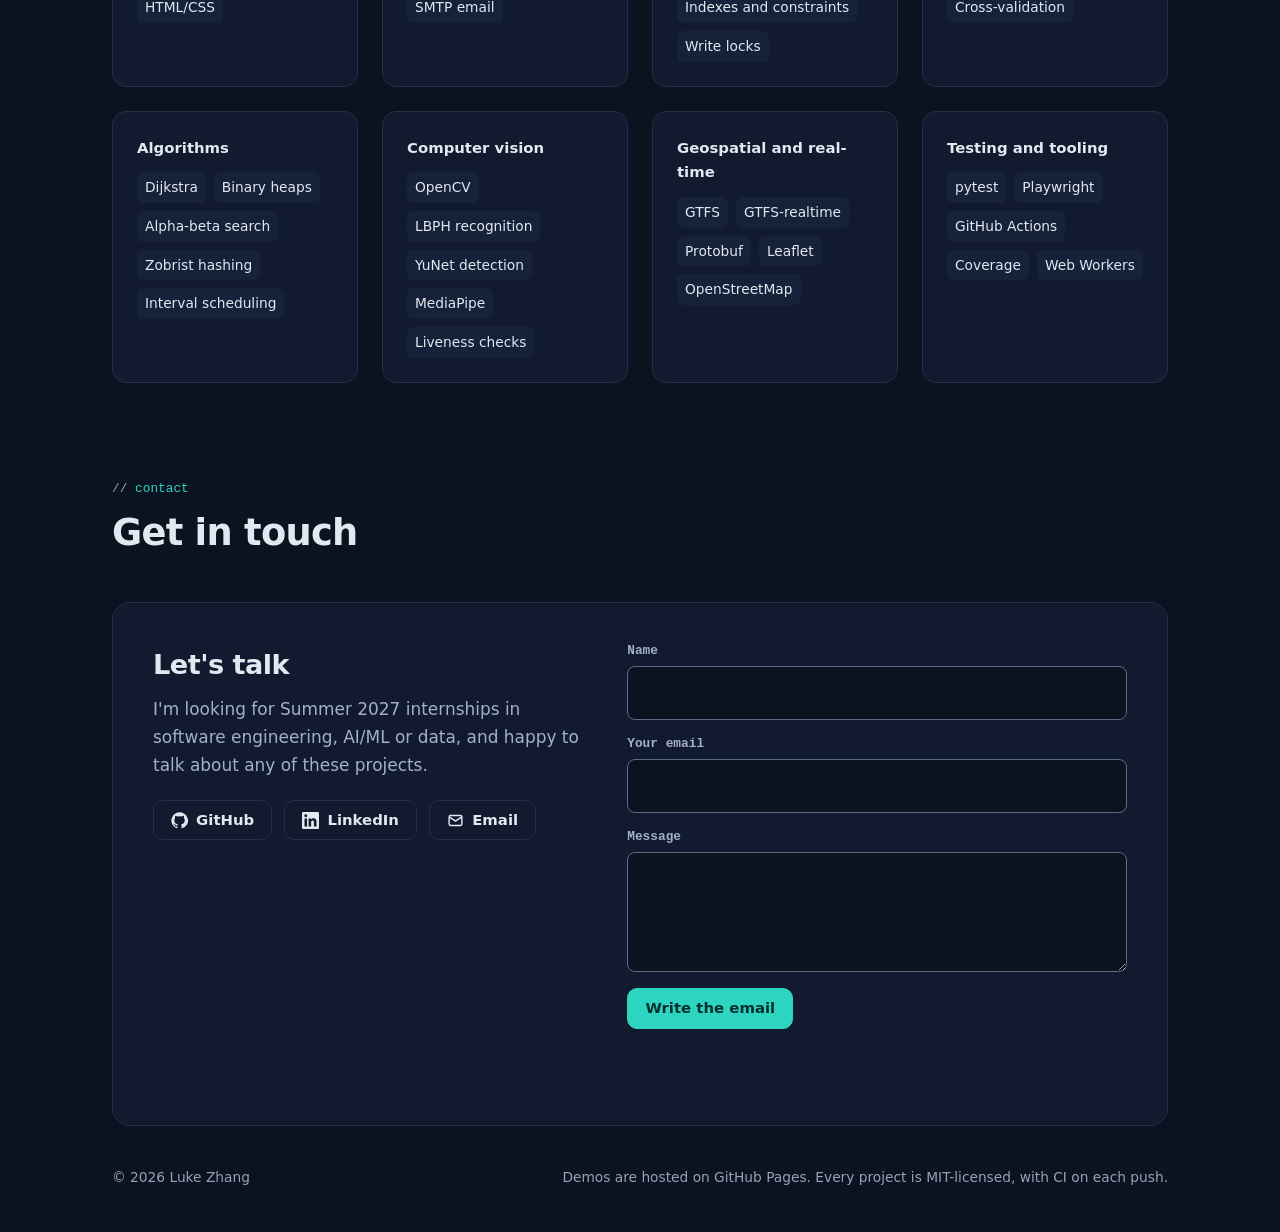
==== commit 25f9cdd7: "Design tokens with class themes, CSS and JS in their own files, bio says graduating in 2030 - tokens" ====
--- a/index.html
+++ b/index.html
@@ -1,12 +1,12 @@
 <!DOCTYPE html>
-<html lang="en">
+<html lang="en" class="theme-dark">
 <head>
 <meta charset="utf-8">
 <meta name="viewport" content="width=device-width, initial-scale=1">
 <title>Luke Zhang · Software Engineering Portfolio</title>
 <meta name="description" content="Luke Zhang, Computer Science and Business Administration student at Northeastern University. Backend, data and machine-learning projects, each with a live demo: transit routing, a booking platform, a chess engine, an IPO research agent, face recognition, a spam classifier, a currency-aware budget and an expense tracker.">
 <meta name="author" content="Luke Zhang">
-<meta http-equiv="Content-Security-Policy" content="default-src 'none'; script-src 'unsafe-inline'; style-src 'unsafe-inline'; img-src 'self' data: https://luke-zhang-cs-py.github.io; base-uri 'none'; form-action 'none'">
+<meta http-equiv="Content-Security-Policy" content="default-src 'none'; script-src 'self'; style-src 'self' 'unsafe-inline'; img-src 'self' data: https://luke-zhang-cs-py.github.io; base-uri 'none'; form-action 'none'">
 <link rel="canonical" href="https://luke-zhang-cs-py.github.io/">
 <meta name="theme-color" content="#0B1220">
 <meta property="og:type" content="website">
@@ -31,237 +31,9 @@
   "sameAs": ["https://github.com/luke-zhang-cs-py", "https://www.linkedin.com/in/luke-zhang-nu/"]
 }
 </script>
-<script>
-  // Theme before first paint, so the page never flashes white before going dark.
-  (function () {
-    var saved = null;
-    try { saved = localStorage.getItem('theme'); } catch (e) { /* storage blocked */ }
-    var dark = saved !== 'light';   // dark unless the visitor has chosen light
-    document.documentElement.dataset.theme = dark ? 'dark' : 'light';
-    document.documentElement.classList.add('js');
-  })();
-</script>
-<style>
-  :root{
-    --bg:#F8FAFC; --surface:#FFFFFF; --surface-2:#F1F5F9; --text:#0F172A; --muted:#475569; --faint:#5B6B80;
-    --line:#E2E8F0; --accent:#0F766E; --accent-strong:#115E59; --accent-wash:#CCFBF1; --on-accent:#FFFFFF;
-    --shadow:0 1px 2px rgba(15,23,42,.06),0 12px 32px -16px rgba(15,23,42,.25);
-    --shadow-lift:0 2px 4px rgba(15,23,42,.08),0 22px 44px -18px rgba(15,23,42,.35);
-    --sans:"Inter",system-ui,-apple-system,"Segoe UI",Roboto,"Helvetica Neue",Arial,sans-serif;
-    --mono:ui-monospace,"SF Mono","Cascadia Mono","JetBrains Mono",Consolas,monospace;
-    /* one fluid scale: every size moves smoothly with the viewport, so the page needs almost no breakpoints */
-    --bar-h:60px;
-    --gutter:clamp(16px,4vw,32px);
-    --section:clamp(56px,9vw,104px);
-    --gap-s:clamp(8px,1.2vw,12px);
-    --gap-m:clamp(14px,2vw,22px);
-    --gap-l:clamp(24px,4vw,48px);
-    --pad-card:clamp(16px,2.4vw,24px);
-    --r-s:8px; --r-m:14px; --r-l:18px;
-    --ease:cubic-bezier(.2,.7,.2,1);
-    color-scheme:light;
-  }
-  [data-theme="dark"]{
-    --bg:#0B1220; --surface:#111A2E; --surface-2:#16213A; --text:#E2E8F0; --muted:#A3B1C6; --faint:#8C9BB2;
-    --line:#22304A; --accent:#2DD4BF; --accent-strong:#5EEAD4; --accent-wash:#0F3B3A; --on-accent:#042F2E;
-    --shadow:0 1px 2px rgba(0,0,0,.3),0 16px 36px -18px rgba(0,0,0,.7);
-    --shadow-lift:0 2px 4px rgba(0,0,0,.35),0 26px 48px -20px rgba(0,0,0,.8);
-    color-scheme:dark;
-  }
-  *,*::before,*::after{box-sizing:border-box}
-  html{scroll-behavior:smooth;scroll-padding-top:calc(var(--bar-h) + 16px)}
-  body{margin:0;background:var(--bg);color:var(--text);font:clamp(15px,.9rem + .2vw,17px)/1.65 var(--sans);-webkit-font-smoothing:antialiased}
-  a{color:inherit;text-underline-offset:3px}
-  a:focus-visible,button:focus-visible,input:focus-visible,textarea:focus-visible,summary:focus-visible{outline:3px solid var(--accent);outline-offset:3px;border-radius:6px}
-  .skip{position:absolute;left:-9999px;top:8px;background:var(--accent);color:var(--on-accent);padding:8px 14px;border-radius:6px;z-index:10}
-  .skip:focus{left:12px}
-  .wrap{max-width:1120px;margin:0 auto;padding:0 var(--gutter)}
-  section{padding:var(--section) 0 0}
-  /* section labels are written as code comments */
-  .eyebrow{font-family:var(--mono);font-size:.82rem;color:var(--accent);margin:0 0 10px}
-  .eyebrow::before{content:"// ";color:var(--faint)}
-  h2.title{font-size:clamp(1.6rem,1.2rem + 2vw,2.3rem);line-height:1.15;letter-spacing:-.02em;margin:0 0 var(--gap-l)}
-  kbd{font-family:var(--mono);font-size:.78em;border:1px solid var(--line);border-bottom-width:2px;border-radius:5px;padding:1px 6px;background:var(--surface-2);color:var(--muted)}
-
-  /* the theme cross-fades rather than snapping */
-  body,.bar,.card,.project,.shot,.btn,.icon-btn,.tags li,.impact li,.skill li,.chip,.field input,.field textarea{transition:background-color .3s var(--ease),border-color .3s var(--ease),color .3s var(--ease),box-shadow .3s var(--ease),transform .3s var(--ease)}
-
-  /* one card: every tile on the page shares it */
-  .card{background:var(--surface);border:1px solid var(--line);border-radius:var(--r-m);padding:var(--pad-card)}
-
-  /* header */
-  .bar{position:sticky;top:0;z-index:5;background:color-mix(in srgb,var(--bg) 86%,transparent);backdrop-filter:blur(12px) saturate(1.2);border-bottom:1px solid var(--line)}
-  .bar .wrap{display:flex;align-items:center;gap:var(--gap-m);height:var(--bar-h)}
-  .brand{font-weight:700;text-decoration:none;letter-spacing:-.01em;white-space:nowrap}
-  .brand span{color:var(--accent)}
-  .bar nav{display:flex;gap:var(--gap-m);flex:1;overflow-x:auto;scrollbar-width:none;mask-image:linear-gradient(90deg,#000 calc(100% - 24px),transparent)}
-  .bar nav::-webkit-scrollbar{display:none}
-  .bar nav a{font-size:.92rem;color:var(--muted);text-decoration:none;white-space:nowrap;padding:6px 0;background:linear-gradient(var(--accent),var(--accent)) no-repeat 0 100%/0 2px;transition:background-size .25s var(--ease),color .2s}
-  .bar nav a:hover,.bar nav a[aria-current="true"]{color:var(--text)}
-  .bar nav a[aria-current="true"]{background-size:100% 2px}
-  .icon-btn{display:inline-flex;align-items:center;justify-content:center;gap:6px;min-width:38px;height:38px;padding:0 9px;border-radius:var(--r-s);border:1px solid var(--line);background:var(--surface);color:var(--text);cursor:pointer;flex:none;font:600 .8rem var(--mono)}
-  .icon-btn:hover{border-color:var(--accent)}
-  .icon-btn svg{width:18px;height:18px}
-  [data-theme="dark"] .moon,[data-theme="light"] .sun{display:none}
-
-  /* hero */
-  .hero{padding:clamp(56px,10vw,112px) 0 0}
-  .status{font-family:var(--mono);font-size:.85rem;color:var(--muted);margin:0 0 18px}
-  .status b{color:var(--accent);font-weight:600}
-  .hero h1{font-size:clamp(2.5rem,1.4rem + 5.4vw,4.6rem);line-height:1.02;letter-spacing:-.035em;margin:0 0 18px}
-  .hero .role{font-size:clamp(1.08rem,.95rem + .7vw,1.38rem);color:var(--muted);margin:0 0 22px;max-width:46ch}
-  .hero .role strong{color:var(--text);font-weight:600}
-  .hero .lede{max-width:62ch;color:var(--muted);margin:0 0 30px}
-  .cta{display:flex;flex-wrap:wrap;gap:var(--gap-s)}
-  .btn{display:inline-flex;align-items:center;gap:8px;padding:.7em 1.15em;border-radius:10px;font:600 .95rem var(--sans);text-decoration:none;border:1px solid var(--line);background:var(--surface);color:var(--text);cursor:pointer}
-  .btn:hover{border-color:var(--accent);transform:translateY(-1px)}
-  .btn.primary{background:var(--accent);border-color:var(--accent);color:var(--on-accent)}
-  .btn.primary:hover{background:var(--accent-strong)}
-  .btn svg{width:17px;height:17px;flex:none}
-  .hint{font-size:.85rem;color:var(--faint);margin:18px 0 0}
-  .stats{display:grid;grid-template-columns:repeat(auto-fit,minmax(min(100%,150px),1fr));gap:var(--gap-s);margin:clamp(36px,6vw,56px) 0 0}
-  .stats .card{padding:clamp(14px,2vw,20px)}
-  .stats b{display:block;font-size:clamp(1.4rem,1.1rem + 1.2vw,1.8rem);letter-spacing:-.02em}
-  .stats span{font-size:.86rem;color:var(--muted)}
-
-  /* about: a profile card beside the bio, the focus areas in a grid under the bio; stacked on phones */
-  .about{display:grid;grid-template-columns:minmax(180px,240px) minmax(0,1fr);gap:clamp(28px,4vw,56px);align-items:start}
-  .profile{display:grid;gap:16px;margin:0}
-  .avatar{width:100%;aspect-ratio:4/5;border-radius:20px;overflow:hidden;display:grid;place-items:center;margin:0;
-    background:linear-gradient(135deg,var(--accent-wash),var(--surface-2));border:1px solid var(--line);font:700 clamp(2rem,1.4rem + 2vw,3rem) var(--sans);color:var(--accent);letter-spacing:-.04em}
-  .avatar img{display:block;width:100%;height:100%;object-fit:cover}
-  .who{display:grid;gap:4px;line-height:1.4}
-  .who b{font-size:1.1rem;letter-spacing:-.01em}
-  .who span{font-size:.9rem;color:var(--muted)}
-  .who .open{width:fit-content;margin-top:8px;padding:5px 12px;border-radius:999px;font:600 .82rem/1.35 var(--sans);
-    color:var(--accent);background:var(--accent-wash);border:1px solid var(--line)}
-  .about-main{display:grid;gap:clamp(22px,3vw,30px);min-width:0;max-width:760px}
-    .bio p{margin:0 0 14px;color:var(--muted);line-height:1.7}
-  .bio p:last-child{margin-bottom:0}
-  .bio p strong{color:var(--text)}
-  .focus{list-style:none;margin:0;padding:0;display:grid;grid-template-columns:repeat(2,minmax(0,1fr));gap:var(--gap-s)}
-  .focus .card{padding:14px 16px}
-  .focus b{display:block;font-size:.95rem;margin-bottom:2px}
-  .focus span{font-size:.88rem;color:var(--muted)}
-  @media (max-width:720px){
-    .about{grid-template-columns:minmax(0,1fr)}
-    .profile{grid-template-columns:96px minmax(0,1fr);align-items:center}
-    .focus{grid-template-columns:minmax(0,1fr)}
-  }
-
-  /* projects: one grid -- three across on a wide screen with the featured project taking two cells, then two across, then one */
-  .filters{display:flex;flex-wrap:wrap;align-items:center;gap:8px;margin:0 0 var(--gap-m)}
-  .chip{font:600 .82rem var(--mono);padding:6px 12px;border-radius:999px;border:1px solid var(--line);background:var(--surface);color:var(--muted);cursor:pointer}
-  .chip:hover{border-color:var(--accent);color:var(--text)}
-  .chip[aria-pressed="true"]{background:var(--accent);border-color:var(--accent);color:var(--on-accent)}
-  .count{font-family:var(--mono);font-size:.82rem;color:var(--faint);margin:0 0 var(--gap-m)}
-  .projects{container:projects / inline-size}
-  .grid{display:grid;grid-template-columns:minmax(0,1fr);gap:var(--gap-m)}
-  @container projects (min-width:40rem){ .grid{grid-template-columns:repeat(2,minmax(0,1fr))} .project.featured{grid-column:span 2} }
-  @container projects (min-width:60rem){ .grid{grid-template-columns:repeat(3,minmax(0,1fr))} }
-  .project{display:flex;flex-direction:column;background:var(--surface);border:1px solid var(--line);border-radius:var(--r-l);overflow:hidden;box-shadow:var(--shadow)}
-  .project[hidden]{display:none}
-  .project:hover{box-shadow:var(--shadow-lift);transform:translateY(-2px)}
-  .project.featured .half{display:flex;flex-direction:column;min-width:0}
-  .project.featured .half:last-child{flex:1}
-  @container projects (min-width:60rem){
-    /* The demo grows to the row's height, so the card never shows empty space. Its floor is about the GIFs'
-       16:10 at two cells' width (two thirds of the container), so it is never cropped to a strip. */
-    .project.featured .shot{position:relative;padding:0;flex:1 0 auto;min-height:40cqw}
-    .project.featured .shot picture,.project.featured .play{position:absolute;inset:12px;width:auto;height:auto}
-    .project.featured .shot img{height:100%;object-fit:cover;object-position:center 45%}
-    .project.featured .body{flex:0 0 auto;display:grid;grid-template-columns:minmax(0,1fr) minmax(0,1fr);gap:0 var(--gap-m)}
-  }
-  .shot{background:var(--surface-2);padding:clamp(12px,2vw,18px);display:flex;flex-direction:column;gap:14px;justify-content:center}
-  /* every other card's demo gets the same frame, so the text below starts level across a row */
-  .project:not(.featured) .shot{aspect-ratio:16/10;position:relative;padding:0}
-  .project:not(.featured) .shot picture,.project:not(.featured) .play{position:absolute;inset:12px;width:auto;height:auto}
-  .shot picture{display:block}
-  .shot img{display:block;width:100%;height:auto;border-radius:var(--r-s);border:1px solid var(--line);background:var(--surface)}
-  .shot img[hidden]{display:none}
-  .project:not(.featured) .shot img{height:100%;object-fit:contain;object-position:top center;border:0;background:none}
-  .play{display:none;width:100%;aspect-ratio:var(--ratio);border:1px dashed var(--line);border-radius:var(--r-s);background:var(--surface);color:var(--text);font:600 .95rem var(--sans);cursor:pointer}
-  .reduced .play:not([hidden]){display:block}
-  .body{padding:var(--pad-card);display:flex;flex-direction:column;flex:1}
-  .meta{display:flex;flex-wrap:wrap;gap:6px 14px;align-items:center;margin:0 0 6px;font-family:var(--mono);font-size:.8rem;color:var(--faint)}
-  .meta .kind{color:var(--accent);text-transform:uppercase;letter-spacing:.06em}
-  .project h3{font-size:1.15rem;letter-spacing:-.02em;margin:0 0 10px;line-height:1.2}
-  .project .pitch{margin:0 0 16px;color:var(--muted)}
-  .case{display:grid;gap:12px;margin:12px 0 0}
-  .case div{border-left:2px solid var(--accent);padding:2px 0 2px 14px}
-  .case dt{font:600 .78rem var(--mono);text-transform:uppercase;letter-spacing:.06em;color:var(--accent)}
-  .case dd{margin:2px 0 0;color:var(--muted)}
-  details.inside{margin:0 0 16px}
-  details.inside summary{cursor:pointer;font:600 .85rem var(--mono);color:var(--muted)}
-  details.inside summary:hover{color:var(--text)}
-  details.inside ul{margin:10px 0 0;padding-left:18px;font-size:.93rem}
-  details.inside li{margin:0 0 6px}
-  .impact{display:flex;flex-wrap:wrap;gap:8px;margin:0 0 16px;padding:0;list-style:none}
-  .impact li{background:var(--accent-wash);color:var(--text);border-radius:var(--r-s);padding:5px 10px;font-size:.85rem}
-  .impact b{font-family:var(--mono)}
-  .tags{display:flex;flex-wrap:wrap;gap:6px;margin:0 0 20px;padding:0;list-style:none}
-  .tags li{font-family:var(--mono);font-size:.76rem;border:1px solid var(--line);border-radius:999px;padding:3px 10px;color:var(--muted)}
-  .links{display:flex;flex-wrap:wrap;gap:10px;margin-top:auto}
-  .links .btn{padding:.5em .85em;font-size:.86rem}
-
-  /* skills: eight blocks, always in whole rows -- four across, two, or one -- chosen by the room the grid has */
-  #skills{container:skills / inline-size}
-  .skills{display:grid;grid-template-columns:minmax(0,1fr);gap:var(--gap-m)}
-  @container skills (min-width:30rem){ .skills{grid-template-columns:repeat(2,minmax(0,1fr))} }
-  @container skills (min-width:56rem){ .skills{grid-template-columns:repeat(4,minmax(0,1fr))} }
-  .skill h3{font-size:.95rem;margin:0 0 12px}
-  .skill ul{display:flex;flex-wrap:wrap;gap:6px;margin:0;padding:0;list-style:none}
-  .skill li{font-size:.86rem;background:var(--surface-2);border-radius:6px;padding:4px 9px}
-
-  /* contact: the ways to reach me, and a form that hands the message to your mail app */
-  .contact{display:flex;flex-wrap:wrap;gap:var(--gap-l);border-radius:var(--r-l);padding:clamp(24px,4vw,40px)}
-  .contact > div{flex:1 1 18rem}
-  .contact h3{margin:0 0 8px;font-size:clamp(1.3rem,1.1rem + 1vw,1.6rem);letter-spacing:-.02em}
-  .contact p{margin:0 0 18px;color:var(--muted);max-width:52ch}
-  .contact form{flex:1.3 1 20rem;display:grid;gap:14px}
-  .field{display:grid;gap:6px}
-  .field label{font:600 .82rem var(--mono);color:var(--muted)}
-  .field input,.field textarea{font:inherit;color:var(--text);background:var(--bg);border:1px solid var(--line);border-radius:var(--r-s);padding:10px 12px;width:100%}
-  .field textarea{min-height:120px;resize:vertical}
-  .field input:focus,.field textarea:focus{border-color:var(--accent)}
-  .field [aria-invalid="true"]{border-color:#E5484D}
-  .form-status{min-height:1.4em;margin:0;font-size:.9rem;color:var(--muted)}
-  .form-status[data-kind="error"]{color:#F2555A}
-  [data-theme="light"] .form-status[data-kind="error"]{color:#B42318}
-  footer{padding:clamp(28px,4vw,40px) 0 clamp(40px,6vw,60px);color:var(--faint);font-size:.86rem}
-  footer .wrap{display:flex;flex-wrap:wrap;justify-content:space-between;gap:10px}
-
-  /* the command palette */
-  .palette{padding:0;border:1px solid var(--line);border-radius:var(--r-l);background:var(--surface);color:var(--text);width:min(560px,calc(100vw - 32px));box-shadow:var(--shadow-lift);margin:12vh auto auto}
-  .palette::backdrop{background:rgba(3,7,18,.55);backdrop-filter:blur(2px)}
-  .palette input{width:100%;border:0;border-bottom:1px solid var(--line);background:none;color:var(--text);font:1rem var(--sans);padding:16px 18px}
-  .palette input:focus{outline:none}
-  .palette ul{list-style:none;margin:0;padding:6px;max-height:min(360px,55vh);overflow:auto}
-  .palette li{display:flex;justify-content:space-between;gap:12px;padding:9px 12px;border-radius:var(--r-s);cursor:pointer}
-  .palette li span{font:.78rem var(--mono);color:var(--faint)}
-  .palette li[aria-selected="true"]{background:var(--accent-wash)}
-  .palette .empty{padding:14px 18px;color:var(--faint);margin:0}
-  .palette footer{padding:8px 14px;border-top:1px solid var(--line);font-size:.78rem}
-
-  /* sections ease in as they arrive (only when the script is running to reveal them) */
-  .js .reveal{opacity:0;transform:translateY(14px);transition:opacity .6s var(--ease),transform .6s var(--ease)}
-  .js .reveal.in{opacity:1;transform:none}
-
-  /* no keyboard on a touch screen, so no talk of shortcuts */
-  @media (hover:none) and (pointer:coarse){ .hint{display:none} }
-  @media (prefers-reduced-motion:reduce){
-    html{scroll-behavior:auto}
-    *,*::before,*::after{transition:none !important}
-    .js .reveal{opacity:1;transform:none}
-    .project:hover,.btn:hover{transform:none}
-  }
-  @media print{
-    .bar,.shot,.cta,.links,.filters,.contact form{display:none}
-    .project{box-shadow:none;break-inside:avoid}
-    .js .reveal{opacity:1;transform:none}
-    section{padding-top:24px}
-  }
-</style>
+<script src="theme.js"></script>
+<link rel="stylesheet" href="tokens.css">
+<link rel="stylesheet" href="styles.css">
 </head>
 <body>
 <a class="skip" href="#main">Skip to content</a>
@@ -363,484 +135,7 @@
   <footer><kbd>↑</kbd> <kbd>↓</kbd> to move · <kbd>Enter</kbd> to go · <kbd>Esc</kbd> to close</footer>
 </dialog>
 
-<script>
-  // ======================================================================
-  // CONTENT. Everything the page shows is here; edit these, not the markup.
-  // ======================================================================
-
-  var PROFILE = {
-    name: 'Luke Zhang',
-    initials: 'LZ',
-    // 4:5 portrait, 360 x 450, shown up to 240 px wide. Bump ?v= whenever the photo changes:
-    // GitHub Pages lets browsers reuse a cached image for 10 minutes, so the old one would linger.
-    photo: 'headshot.jpg?v=2',
-    school: 'Northeastern University',
-    program: 'CS and Business Administration',
-    status: 'Open to Summer 2027 internships',
-    role: '<strong>Computer Science and Business Administration</strong> at Northeastern University. Backend, data, machine learning, and Python + AI.',
-    lede: 'I build systems that can show their working: every project below has a live demo that runs in your browser, a write-up of how it works and what went wrong, and a test suite that checks its own published numbers.',
-    bio: [
-      "I'm a first-year <strong>Computer Science and Business Administration</strong> student starting at Northeastern University in January 2027 on a Dean's Scholarship.",
-      'My work sits where software meets measurement: <strong>routing and search</strong>, <strong>backend systems</strong>, and <strong>machine learning</strong> that has been benchmarked for fairness. Each project ships with a test suite, a browser demo and an honest account of its limits.',
-      "I'm looking for <strong>Summer 2027 internships</strong> in software engineering, AI/ML or data, and I'm happy to talk through any of the work below."
-    ],
-    focus: [
-      ['Backend and APIs', 'Flask REST APIs, JWT and role-based access, relational schema design'],
-      ['Data and evaluation', 'pandas pipelines, reproducible benchmarks, statistical agreement'],
-      ['Machine learning and vision', 'scikit-learn, OpenCV, fairness benchmarking'],
-      ['Algorithms', 'shortest paths, game-tree search, scheduling']
-    ],
-    links: [
-      { label: 'GitHub', url: 'https://github.com/luke-zhang-cs-py', icon: 'github' },
-      { label: 'LinkedIn', url: 'https://www.linkedin.com/in/luke-zhang-nu/', icon: 'linkedin' },
-      { label: 'Email', url: 'mailto:zhang.l17@northeastern.edu', icon: 'mail' }
-    ],
-    email: 'zhang.l17@northeastern.edu'
-  };
-
-  var PAGES = 'https://luke-zhang-cs-py.github.io/';
-  var REPO = 'https://github.com/luke-zhang-cs-py/';
-
-  // In impact: data-tests marks the project's own test count, which the hero adds up; data-derived
-  // marks a figure that is a sum of several in the project's README, so the page's figure check skips it.
-  var PROJECTS = [
-    {
-      id: 'transit', featured: true, title: 'Toronto Transit Reach', kind: 'Routing · geospatial', since: '2026-07', dates: 'Jul 2026 – Present',
-      categories: ['Algorithms', 'Backend', 'Geospatial'],
-      summary: "An isochrone map and time-dependent trip planner for Toronto: click anywhere and see how far you can get in 30 minutes, over the TTC's own timetable and live feed.",
-      problem: "Transit maps show lines, not time. You can't see how far 30 minutes gets you from a given corner of Toronto, or when you'd really arrive.",
-      approach: "A weighted multi-modal graph searched with Dijkstra over the TTC's GTFS timetable and live GTFS-realtime feed. Every wait says whether it's timetabled, measured live or modelled, and closed lines drop out of the graph.",
-      result: 'Reach from any point is computed live in the page: 247 stops within an hour of one start. The browser build is checked stop by stop against the Python and refuses to publish on any disagreement.',
-      features: [
-        "Shortest-path routing with Dijkstra's algorithm over a weighted multi-modal graph (adjacency list, binary heap).",
-        'Every wait is labelled by source: the next timetabled departure, half the live observed headway, or a modelled figure.',
-        'Live service alerts remove closed lines from the graph, so trips route around them.',
-        'The browser demo is a JavaScript port of the Python search; the build refuses to publish if they disagree at any stop.'
-      ],
-      impact: [{ html: '<b>516</b> stops verified Python vs JS' }, { html: '<b data-tests>315</b> tests · <b>100%</b> coverage' }],
-      tags: ['Python', 'Flask', 'REST API', 'Leaflet', 'GTFS-realtime', 'JavaScript'],
-      demo: PAGES + 'Toronto-Transit-Distance-Matrix/app/',
-      more: [{ label: 'Write-up', url: PAGES + 'Toronto-Transit-Distance-Matrix/' }],
-      source: REPO + 'Toronto-Transit-Distance-Matrix',
-      commits: 44,
-      gif: { src: PAGES + 'Toronto-Transit-Distance-Matrix/demo.gif', w: 760, h: 478,
-             alt: 'Dragging the time filter from 5 to 60 minutes: the reach spreads from a single stop to 247 of them, 30 km out' }
-    },
-    {
-      id: 'almanac', title: 'Almanac', kind: 'Full stack · scheduling', since: '2026-08', dates: 'Aug 2026 – Present',
-      categories: ['Backend', 'Full stack'],
-      summary: "A calendar and the multi-role booking platform behind it: clients book a provider's free slots, and invites become bookings without the guest making an account.",
-      features: [
-        'RESTful API with JWT authentication and role-based access control for clients, providers and admins.',
-        "Relational schema on SQLite or PostgreSQL; a table lock and a partial unique index mean two people racing for one time can't both win it.",
-        'Availability computed from recurring weekly hours, blocked dates and bookings; five kinds of email, each sent exactly once.',
-        'Refuses to start in production with the committed development secret that signs every session.'
-      ],
-      impact: [{ html: '<b data-tests>655</b> tests · <b>100%</b> of 2,733 statements' }, { html: '<b>21</b> scenarios verified Python vs JS' }],
-      tags: ['Python', 'Flask', 'JWT', 'RBAC', 'PostgreSQL', 'SQLite', 'SMTP'],
-      demo: PAGES + 'Almanac-Main-Full-Stack-Calendar/app/',
-      more: [{ label: 'Blank calendar', url: PAGES + 'Almanac-Main-Full-Stack-Calendar/calendar.html' }, { label: 'Write-up', url: PAGES + 'Almanac-Main-Full-Stack-Calendar/' }],
-      source: REPO + 'Almanac-Main-Full-Stack-Calendar',
-      commits: 48,
-      gif: { src: PAGES + 'Almanac-Main-Full-Stack-Calendar/demo.gif', w: 900, h: 700,
-             alt: 'Five set-ups running through the same slot engine: a full week, a block that clips one slot, an afternoon blocked off, a day booked solid, and today with the morning gone' }
-    },
-    {
-      id: 'chess', title: 'Dvoretsky Lab', kind: 'Game engine · search', since: '2026-09', dates: 'Sep 2026 – Present',
-      categories: ['Algorithms', 'Frontend'],
-      summary: "A chess training room built from one player's own Lichess games: an opponent that plays like you, drills cut from your mistakes, and Stockfish grading every move.",
-      features: [
-        'A chess engine from scratch: 0x88 move generation, alpha-beta with quiescence, a Zobrist transposition table and null-move pruning.',
-        "A \"mirror\" opponent that loses centipawns at the player's own rate and answers from their opening repertoire.",
-        'Stockfish 19 in a Web Worker grades each move; mistakes are mined by winning chances and scheduled as spaced-repetition drills.',
-        "Tested like an engine: perft against Stockfish's counts, SPRT between versions, EPD suites and matches against reference engines, with every one of the code's 4,938 lines, 4,394 statements and 3,551 branches run by the checks."
-      ],
-      impact: [{ html: 'perft on <b>21</b> positions' }, { html: '<b>+83.5</b> Elo by SPRT' }, { html: 'about <b>1730</b> against Stockfish and Maia' },
-               { html: '<b data-tests data-derived title="96 regression, 84 app, 66 rules, 43 titled-player, 32 analysis, 30 sparring, 30 Stockfish 19, 29 coach, 23 engine, 22 integration, 40 perft, 222 browser and 6 single-file checks">723</b> checks' }],
-      tags: ['JavaScript', 'Web Workers', 'Stockfish', 'UCI', 'Lichess API', 'Playwright'],
-      demo: PAGES + 'Dvoerstky-AI-Chess-Coach/',
-      more: [{ label: 'Guide', url: REPO + 'Dvoerstky-AI-Chess-Coach/blob/main/notes/GUIDE.md' }],
-      source: REPO + 'Dvoerstky-AI-Chess-Coach',
-      commits: 30,
-      gif: { src: PAGES + 'Dvoerstky-AI-Chess-Coach/docs/demo.gif', w: 960, h: 795,
-             alt: 'The Strength tab re-measuring as the window narrows to 30 days, then a sparring game in which Stockfish grades 3.Bc4 a blunder' }
-    },
-    {
-      id: 'ipo', title: 'IPO Bot', kind: 'LLM agent · finance', since: '2026-10', dates: 'Oct 2026 – Present',
-      categories: ['AI agents', 'Data', 'Backend'],
-      summary: 'IPO and stock research on Claude that answers in a one-page memo, then lets code check every number in it.',
-      features: [
-        'A tool-using agent over SEC EDGAR, XBRL financials, FRED and market data, with every calculation done in a calculator tool.',
-        'Eleven accuracy checks before each answer, and a KEY NUMBERS block that verify.py recomputes: market cap, EV, multiples and scenario maths.',
-        'Portfolio mode sizes a buy by the smallest of the limits in your own rules; the browser demo is the same code, tested against the Python down to how each one reads the JSON in a memo.',
-        'A browser terminal lists every NYSE ticker the SEC lists, draws the bull, base and bear cases of a memo as a price projection: 2,000 simulated paths with 10-90% bands, the stop-working price and the rating they imply, and ranks trade ideas by expected return, reward to risk or chance of hitting the stop.',
-        'Benchmarked against seven prediction algorithms with permutation tests, a false-discovery correction, a holdout and trading costs.',
-        'A keyless prediction bot on a GitHub Actions schedule: S&P 500 prices and the IPO pipeline from public sources, stored point-in-time in SQLite with index membership as it stood on each day (renames and departed stocks included), scored against baselines with Diebold-Mariano tests. On 1.2 million out-of-sample stock predictions it finds no edge, and reports that.',
-        'An accuracy audit recomputed its numbers independently and hunted for look-ahead: the fixes made every IPO feature point-in-time and taught the leakage test to catch four planted leaks. The pre-listing IPO model scores PR-AUC 0.682 against a 0.417 base rate, and the report shows that the price-range revision alone gets 0.667.'
-      ],
-      impact: [{ html: '<b data-tests>786</b> tests' }, { html: '<b>11</b> accuracy checks per memo' }, { html: '<b>0 of 36</b> simple signals survive the correction' }, { html: '<b>100%</b> line and branch coverage' }],
-      tags: ['Python', 'Claude API', 'Tool use', 'SEC EDGAR', 'SQLite', 'GitHub Actions', 'JavaScript', 'pytest'],
-      demo: PAGES + 'IPO-and-Equity-Research-Agent/app/',
-      more: [{ label: 'Write-up', url: PAGES + 'IPO-and-Equity-Research-Agent/' }],
-      source: REPO + 'IPO-and-Equity-Research-Agent',
-      commits: 73,
-      gif: { src: PAGES + 'IPO-and-Equity-Research-Agent/demo.gif', w: 960, h: 600,
-             alt: 'A price projection with bull, base and bear paths and 10-90% bands, then sizing a purchase as the stop-working price moves, then the memo checker catching a rating the numbers do not support' }
-    },
-    {
-      id: 'faces', title: 'Face Recognition Attendance', kind: 'Computer vision · fairness', since: '2026-08', dates: 'Aug 2026 – Present',
-      categories: ['Computer vision', 'Machine learning', 'Backend'],
-      summary: 'A local attendance system: OpenCV reads the webcam, recognises enrolled faces and logs attendance to SQLite. No face data leaves the machine.',
-      features: [
-        'Detection, LBPH recognition, liveness checks and quality scoring, with a CLI for register, train, run and report.',
-        'Benchmarked on all of FairFace: a brightness-based quality gate flagged 38.8% of Black faces against 18.5% of White faces, and was rebuilt to be scale-free.',
-        'Match thresholds calibrated by gallery size over 4.77 billion impostor pairs, since a fixed cut fails as enrolment grows.',
-        'Tested with no webcam, weights or face data in the repo: 100% of 4,495 statements and every branch run in CI, with mutation testing on the decision, liveness and database code.'
-      ],
-      impact: [{ html: '<b>97,698</b> faces benchmarked' }, { html: 'detection <b>99.95%</b>' }, { html: 'bias <b>2.15×</b> → <b>1.24×</b>' }, { html: '<b data-tests>1,050</b> tests' }],
-      tags: ['Python', 'OpenCV', 'Flask', 'SQLite', 'MediaPipe'],
-      demo: PAGES + 'Facial-Recognition-Software/camera/',
-      more: [{ label: 'Write-up', url: PAGES + 'Facial-Recognition-Software/' }],
-      source: REPO + 'Facial-Recognition-Software',
-      commits: 72,
-      gif: { src: PAGES + 'Facial-Recognition-Software/demo.gif', w: 900, h: 570,
-             alt: 'A face tracked live: the instruction changes from No face detected to Move closer to Head upright to Ready, then a second person appears and the verdict becomes One person only' }
-    },
-    {
-      id: 'spam', title: 'AI Spam Message Classifier', kind: 'Machine learning · NLP', since: '2026-07', dates: 'Jul 2026 – Present',
-      categories: ['Machine learning', 'Backend'],
-      summary: 'Spam or not, and which words drove the call, with the trained model exported into the page so nothing is uploaded.',
-      features: [
-        'TF-IDF over unigrams and bigrams, keeping the kind of each noisy token (links, money, short codes) rather than deleting it.',
-        'Naive Bayes and logistic regression compared on out-of-fold predictions, with the vectoriser refitted inside every fold.',
-        'Decision threshold chosen for the best F1 with precision held at 0.90, and saved inside the model artifact.'
-      ],
-      impact: [{ html: 'F1 <b>0.850</b> at precision <b>0.90</b>' }, { html: '<b data-tests>229</b> tests · <b>100%</b> coverage' }],
-      tags: ['Python', 'scikit-learn', 'pandas', 'Flask', 'JavaScript'],
-      demo: PAGES + 'AI-Spam-Message-Classifier/app/',
-      more: [{ label: 'Write-up', url: PAGES + 'AI-Spam-Message-Classifier/' }],
-      source: REPO + 'AI-Spam-Message-Classifier',
-      commits: 22,
-      gif: { src: PAGES + 'AI-Spam-Message-Classifier/demo.gif', w: 720, h: 653,
-             alt: 'Classifying three messages: a lunch text comes back HAM, a prize message SPAM, and a competition text SPAM at 79.1%, with the words ranked by how much each pushed the verdict' }
-    },
-    {
-      id: 'wallet', title: 'Wallet FX', kind: 'Finance · data', since: '2026-09', dates: 'Sep 2026',
-      categories: ['Backend', 'Data'],
-      summary: "Euro spending converted to CAD and USD at the rate the European Central Bank published on the day of each purchase, showing what the card's markup really cost.",
-      features: [
-        "Each purchase is converted at its own day's ECB rate; on weekends and holidays it walks back to the last published day and records the lag, and never reaches forward.",
-        "Compares the card's bill with the ECB rate, so a hidden 2.5% conversion fee shows up on every purchase.",
-        'Imports from a synced folder, QFX, a CSV in any layout, or a receipt screenshot read by local OCR, and refuses a row rather than guess its currency.',
-        'Four layered packages, with the layering asserted by a test instead of left to convention.'
-      ],
-      impact: [{ html: 'card markup <b>2.49%</b> made visible' }, { html: '<b data-tests>982</b> tests · <b>100%</b> coverage' }],
-      tags: ['Python', 'Flask', 'SQLite', 'OCR', 'JavaScript'],
-      demo: PAGES + 'Budgeting-EU-US-CAN-Almanac-Branch/app/',
-      more: [{ label: 'Receipt capture', url: PAGES + 'Budgeting-EU-US-CAN-Almanac-Branch/capture/' }, { label: 'Write-up', url: PAGES + 'Budgeting-EU-US-CAN-Almanac-Branch/' }],
-      source: REPO + 'Budgeting-EU-US-CAN-Almanac-Branch',
-      commits: 32,
-      gif: { src: PAGES + 'Budgeting-EU-US-CAN-Almanac-Branch/demo.gif', w: 860, h: 552,
-             alt: "Four purchases landing one at a time, each converted at the rate published on the day it was spent; the Sunday purchase is marked as using Friday's rate, two days back" }
-    },
-    {
-      id: 'tally', title: 'Tally', kind: 'Mobile-first · product', since: '2026-09', dates: 'Sep 2026',
-      categories: ['Frontend', 'Backend'],
-      summary: 'A phone-first expense tracker for the seconds after you spend: tap an amount, tap a category, done.',
-      features: [
-        'A till-style keypad: digits shift in from the right, so there is no decimal point to place.',
-        'Anything bought three or more times in 90 days becomes a one-tap button carrying its amount and category.',
-        'Money stored as integer cents, and currencies never summed without a rate.',
-        'Local only: no account, no bank connection; exports CSV for reconciliation.'
-      ],
-      impact: [{ html: '<b>2</b> taps for a regular purchase' }, { html: '<b data-tests>279</b> tests' }],
-      tags: ['Python', 'Flask', 'SQLite', 'JavaScript'],
-      demo: PAGES + 'tally/app/',
-      more: [{ label: 'Write-up', url: PAGES + 'tally/' }],
-      source: REPO + 'tally',
-      commits: 16,
-      gif: { src: PAGES + 'tally/demo.gif', w: 470, h: 903,
-             alt: "Tapping 3, 5, 0 so the amount shifts in from the right as 3.50, choosing Coffee, saving, then a second entry, the day's total climbing to 15.90 euros" }
-    }
-  ];
-
-  var SKILLS = [
-    ['Languages', ['Python', 'Java', 'JavaScript', 'SQL', 'HTML/CSS']],
-    ['Backend and APIs', ['Flask', 'REST API design', 'JWT auth', 'RBAC', 'SMTP email']],
-    ['Databases', ['PostgreSQL', 'SQLite', 'Schema design', 'Indexes and constraints', 'Write locks']],
-    ['Data and ML', ['pandas', 'NumPy', 'scikit-learn', 'TF-IDF', 'Cross-validation']],
-    ['Algorithms', ['Dijkstra', 'Binary heaps', 'Alpha-beta search', 'Zobrist hashing', 'Interval scheduling']],
-    ['Computer vision', ['OpenCV', 'LBPH recognition', 'YuNet detection', 'MediaPipe', 'Liveness checks']],
-    ['Geospatial and real-time', ['GTFS', 'GTFS-realtime', 'Protobuf', 'Leaflet', 'OpenStreetMap']],
-    ['Testing and tooling', ['pytest', 'Playwright', 'GitHub Actions', 'Coverage', 'Web Workers']]
-  ];
-
-  // ======================================================================
-  // RENDERING. The layout below turns the content above into the page.
-  // ======================================================================
-  (function () {
-    var root = document.documentElement;
-    var $ = function (id) { return document.getElementById(id); };
-    function esc(s) { return String(s).replace(/[&<>"']/g, function (c) { return { '&': '&amp;', '<': '&lt;', '>': '&gt;', '"': '&quot;', "'": '&#39;' }[c]; }); }
-    var STILL = '[data-uri]';   // a 1x1 transparent GIF
-    var ICONS = {
-      github: '<svg viewBox="0 0 24 24" fill="currentColor" aria-hidden="true"><path d="M12 .5a11.5 11.5 0 0 0-3.64 22.41c.58.1.79-.25.79-.56v-2c-3.2.7-3.88-1.37-3.88-1.37-.53-1.33-1.28-1.69-1.28-1.69-1.05-.72.08-.7.08-.7 1.16.08 1.77 1.19 1.77 1.19 1.03 1.77 2.7 1.26 3.36.96.1-.75.4-1.26.73-1.55-2.56-.29-5.25-1.28-5.25-5.7 0-1.26.45-2.29 1.19-3.1-.12-.29-.52-1.47.11-3.06 0 0 .97-.31 3.17 1.18a11 11 0 0 1 5.77 0c2.2-1.49 3.17-1.18 3.17-1.18.63 1.59.23 2.77.11 3.06.74.81 1.19 1.84 1.19 3.1 0 4.43-2.7 5.4-5.27 5.69.41.36.78 1.06.78 2.14v3.17c0 .31.21.67.8.56A11.5 11.5 0 0 0 12 .5z"/></svg>',
-      linkedin: '<svg viewBox="0 0 24 24" fill="currentColor" aria-hidden="true"><path d="M20.45 20.45h-3.56v-5.57c0-1.33-.02-3.04-1.85-3.04-1.86 0-2.14 1.45-2.14 2.94v5.67H9.35V9h3.41v1.56h.05c.48-.9 1.64-1.85 3.37-1.85 3.6 0 4.27 2.37 4.27 5.46v6.28zM5.34 7.43a2.06 2.06 0 1 1 0-4.13 2.06 2.06 0 0 1 0 4.13zM7.12 20.45H3.56V9h3.56v11.45zM22.22 0H1.77C.79 0 0 .77 0 1.73v20.54C0 23.23.79 24 1.77 24h20.45c.98 0 1.78-.77 1.78-1.73V1.73C24 .77 23.2 0 22.22 0z"/></svg>',
-      mail: '<svg viewBox="0 0 24 24" fill="none" stroke="currentColor" stroke-width="2" aria-hidden="true"><rect x="3" y="5" width="18" height="14" rx="2"/><path d="m3 7 9 6 9-6"/></svg>'
-    };
-    var reducedMotion = window.matchMedia('(prefers-reduced-motion: reduce)').matches;
-
-    // ---- hero, about, contact links
-    // a link by its label, so reordering PROFILE.links cannot send the command menu to the wrong site;
-    // '' when no link has that label (renamed or removed), so the menu leaves the command out instead of throwing
-    function linkUrl(label) {
-      var link = PROFILE.links.find(function (l) { return l.label === label; });
-      return link && link.url ? link.url : '';
-    }
-
-    function linkButtons(primary) {
-      return (primary ? '<a class="btn primary" href="#projects">View my work</a>' : '') + PROFILE.links.map(function (l) {
-        return '<a class="btn" href="' + esc(l.url) + '"' + (l.icon === 'mail' ? '' : ' rel="me"') + '>' + ICONS[l.icon] + esc(l.label) + '</a>';
-      }).join('');
-    }
-    $('heroRole').innerHTML = PROFILE.role;
-    $('heroLede').textContent = PROFILE.lede;
-    $('heroLinks').innerHTML = linkButtons(true);
-    $('contactLinks').innerHTML = linkButtons(false);
-    $('avatar').innerHTML = PROFILE.photo ? '<img src="' + esc(PROFILE.photo) + '" alt="' + esc(PROFILE.name) + '">' : '<span aria-hidden="true">' + esc(PROFILE.initials) + '</span>';
-    $('who').innerHTML = '<b>' + esc(PROFILE.name) + '</b><span>' + esc(PROFILE.program) + '</span><span>' + esc(PROFILE.school) + '</span>' +
-      (PROFILE.status ? '<span class="open">' + esc(PROFILE.status) + '</span>' : '');
-    $('bio').innerHTML = PROFILE.bio.map(function (p) { return '<p>' + p + '</p>'; }).join('');
-    $('focus').innerHTML = PROFILE.focus.map(function (f) { return '<li class="card"><b>' + esc(f[0]) + '</b><span>' + esc(f[1]) + '</span></li>'; }).join('');
-
-    // ---- the headline figures are counted from the projects, never typed in
-    var totalTests = 0;
-    var holder = document.createElement('div');
-    PROJECTS.forEach(function (p) {
-      holder.innerHTML = p.impact.map(function (i) { return i.html; }).join(' ');
-      var b = holder.querySelector('[data-tests]');
-      if (b) totalTests += +b.textContent.replace(/,/g, '');
-    });
-    // Commits across the repos, rounded down to a ten and shown with a plus: each project's count is a
-    // floor that check_site.py holds to GitHub, so the figure only ever understates.
-    var commits = PROJECTS.reduce(function (n, p) { return n + (p.commits || 0); }, 0);
-    var allDemo = PROJECTS.every(function (p) { return p.demo; });
-    $('stats').innerHTML = [
-      [PROJECTS.length, 'open-source projects' + (allDemo ? ' · live demos, no install' : '')],
-      [(Math.floor(commits / 10) * 10).toLocaleString('en-US') + '+', 'commits across ' + PROJECTS.length + ' repos', ' data-commits'],
-      [totalTests.toLocaleString('en-US'), 'automated tests and checks', ' data-tests-total'],
-      ['MIT', 'licensed, CI on every push']
-    ].map(function (s) { return '<div class="card"><b' + (s[2] || '') + '>' + s[0] + '</b><span>' + s[1] + '</span></div>'; }).join('');
-
-    // ---- projects
-    function demo(p) {
-      return '<div class="shot"><picture><source media="(prefers-reduced-motion: reduce)" srcset="' + STILL + '">' +
-        '<img src="' + esc(p.gif.src) + '" width="' + p.gif.w + '" height="' + p.gif.h + '" loading="lazy" alt="' + esc(p.gif.alt) + '"></picture>' +
-        '<button class="play" type="button" style="--ratio:' + p.gif.w + '/' + p.gif.h + '" aria-label="Play demo: ' + esc(p.title) + '" hidden>▶ Play demo</button></div>';
-    }
-    function card(p) {
-      var list = function (items, cls, label) { return '<ul class="' + cls + '" aria-label="' + label + '">' + items + '</ul>'; };
-      var body = '<p class="meta"><span class="kind">' + esc(p.kind) + '</span><time datetime="' + p.since + '">' + esc(p.dates) + '</time></p>' +
-        '<h3 id="h-' + p.id + '">' + esc(p.title) + '</h3><p class="pitch">' + esc(p.summary) + '</p>';
-      if (p.featured) {
-        body += '<details class="inside"><summary>Problem, approach, result</summary><dl class="case">' + [['Problem', p.problem], ['Approach', p.approach], ['Result', p.result]].map(function (c) {
-          return '<div><dt>' + c[0] + '</dt><dd>' + esc(c[1]) + '</dd></div>'; }).join('') + '</dl></details>';
-      }
-      body += '<details class="inside"><summary>What\'s inside</summary><ul>' + p.features.map(function (f) { return '<li>' + esc(f) + '</li>'; }).join('') + '</ul></details>';
-      if (p.featured) body = '<div class="half">' + body + '</div><div class="half">';
-      body += list(p.impact.map(function (i) { return '<li>' + i.html + '</li>'; }).join(''), 'impact', 'Results') +
-        list(p.tags.map(function (t) { return '<li>' + esc(t) + '</li>'; }).join(''), 'tags', 'Technologies') +
-        '<div class="links"><a class="btn primary" href="' + esc(p.demo) + '">Live demo</a>' +
-        p.more.map(function (m) { return '<a class="btn" href="' + esc(m.url) + '">' + esc(m.label) + '</a>'; }).join('') +
-        '<a class="btn" href="' + esc(p.source) + '">Source</a></div>' + (p.featured ? '</div>' : '');
-      return '<article class="reveal project' + (p.featured ? ' featured' : '') + '" id="' + p.id + '" aria-labelledby="h-' + p.id + '" data-categories="' +
-        esc(p.categories.join('|')) + '">' + demo(p) + '<div class="body">' + body + '</div></article>';
-    }
-    // the featured card leads, so its two cells always start a row (at three across, eight cards fill three rows)
-    $('projectList').innerHTML = '<div class="grid">' + PROJECTS.filter(function (p) { return p.featured; }).concat(
-      PROJECTS.filter(function (p) { return !p.featured; })).map(card).join('') + '</div>';
-
-    // ---- the category filter
-    var categories = [];
-    PROJECTS.forEach(function (p) { p.categories.forEach(function (c) { if (categories.indexOf(c) < 0) categories.push(c); }); });
-    categories.sort();
-    $('filters').innerHTML = ['All'].concat(categories).map(function (c) {
-      return '<button class="chip" type="button" data-filter="' + esc(c) + '" aria-pressed="' + (c === 'All') + '">' + esc(c) + '</button>';
-    }).join('');
-    function applyFilter(category) {
-      var shown = 0;
-      document.querySelectorAll('.project').forEach(function (a) {
-        var match = category === 'All' || a.dataset.categories.split('|').indexOf(category) > -1;
-        a.hidden = !match;
-        if (match) { shown++; a.classList.add('in'); }
-      });
-      document.querySelectorAll('.chip').forEach(function (b) { b.setAttribute('aria-pressed', String(b.dataset.filter === category)); });
-      $('projectCount').textContent = category === 'All' ? PROJECTS.length + ' projects'
-        : 'Showing ' + shown + ' of ' + PROJECTS.length + ' projects in ' + category;
-    }
-    $('filters').addEventListener('click', function (e) { var b = e.target.closest('.chip'); if (b) applyFilter(b.dataset.filter); });
-    applyFilter('All');
-
-    // ---- skills
-    $('skillList').innerHTML = SKILLS.map(function (s) {
-      return '<div class="skill card"><h3>' + esc(s[0]) + '</h3><ul>' + s[1].map(function (t) { return '<li>' + esc(t) + '</li>'; }).join('') + '</ul></div>';
-    }).join('');
-
-    // ---- demo GIFs: <picture> already chose a blank still for visitors who ask for less
-    // motion; Play takes that choice away, so the GIF loads.
-    if (reducedMotion) {
-      document.querySelectorAll('.shot').forEach(function (shot) {
-        var img = shot.querySelector('img'), still = shot.querySelector('source'), play = shot.querySelector('.play');
-        shot.classList.add('reduced');
-        img.hidden = true;
-        play.hidden = false;
-        play.addEventListener('click', function () { still.remove(); img.hidden = false; play.hidden = true; });
-      });
-    }
-
-    // ---- theme: dark until the visitor chooses light, then whatever they chose
-    var themeBtn = $('themeBtn');
-    function applyTheme(theme) {
-      root.dataset.theme = theme;
-      themeBtn.setAttribute('aria-label', theme === 'dark' ? 'Switch to light theme' : 'Switch to dark theme');
-      // the browser's own toolbar colour follows the page
-      var bg = getComputedStyle(root).getPropertyValue('--bg').trim();
-      document.querySelectorAll('meta[name="theme-color"]').forEach(function (m) { m.content = bg; });
-    }
-    function toggleTheme() {
-      var next = root.dataset.theme === 'dark' ? 'light' : 'dark';
-      try { localStorage.setItem('theme', next); } catch (e) { /* not remembered */ }
-      applyTheme(next);
-    }
-    applyTheme(root.dataset.theme);
-    themeBtn.addEventListener('click', toggleTheme);
-
-    // ---- contact: a front-end-only form that hands a finished email to the visitor's mail app
-    var form = $('contactForm'), formStatus = $('formStatus');
-    var EMAIL_SHAPE = /^[^\s@]+@[^\s@]+\.[^\s@]+$/;
-    form.addEventListener('submit', function (e) {
-      e.preventDefault();
-      var fields = { name: $('cfName'), email: $('cfEmail'), message: $('cfMessage') };
-      var bad = Object.keys(fields).filter(function (k) {
-        var v = fields[k].value.trim();
-        return !v || (k === 'email' && !EMAIL_SHAPE.test(v));
-      });
-      Object.keys(fields).forEach(function (k) { fields[k].setAttribute('aria-invalid', String(bad.indexOf(k) > -1)); });
-      if (bad.length) {
-        formStatus.dataset.kind = 'error';
-        formStatus.textContent = bad.indexOf('email') > -1 && fields.email.value.trim() ? 'That email address looks incomplete.' : 'Please fill in your name, email and message.';
-        fields[bad[0]].focus();
-        return;
-      }
-      var subject = 'Portfolio: message from ' + fields.name.value.trim();
-      var body = fields.message.value.trim() + '\n\n-- ' + fields.name.value.trim() + ' (' + fields.email.value.trim() + ')';
-      formStatus.dataset.kind = 'ok';
-      formStatus.textContent = "Your email app should open with this message. If it doesn't, write to " + PROFILE.email + '.';
-      form.dataset.mailto = 'mailto:' + PROFILE.email + '?subject=' + encodeURIComponent(subject) + '&body=' + encodeURIComponent(body);
-      window.location.href = form.dataset.mailto;
-    });
-
-    // ---- the command palette: Ctrl/Cmd+K or "/" from anywhere
-    var palette = $('palette'), input = $('paletteInput'), listEl = $('paletteList');
-    function go(id) { return function () { var el = $(id); el.scrollIntoView({ behavior: reducedMotion ? 'auto' : 'smooth' }); el.classList.add('in'); }; }
-    var COMMANDS = [
-      { label: 'About', hint: 'section', run: go('about') },
-      { label: 'Projects', hint: 'section', run: go('projects') },
-      { label: 'Skills', hint: 'section', run: go('skills') },
-      { label: 'Contact', hint: 'section', run: go('contact') }
-    ].concat(PROJECTS.map(function (p) {
-      return { label: p.title, hint: 'project', keywords: p.tags.concat(p.categories).join(' '), run: function () { applyFilter('All'); go(p.id)(); } };
-    }), PROJECTS.map(function (p) {
-      return { label: 'Open the ' + p.title + ' demo', hint: 'live demo', keywords: p.tags.join(' '), run: function () { window.location.href = p.demo; } };
-    }), [
-      { label: 'Switch theme', hint: 'command', keywords: 'dark light mode', run: toggleTheme },
-      { label: 'Copy my email address', hint: 'command', keywords: 'contact mail', run: function () {
-          if (navigator.clipboard) navigator.clipboard.writeText(PROFILE.email).catch(function () {});
-          formStatus.dataset.kind = 'ok'; formStatus.textContent = 'Copied ' + PROFILE.email + '.'; } },
-    ], ['GitHub', 'LinkedIn'].filter(linkUrl).map(function (name) {
-      return { label: 'Open ' + name, hint: 'link', run: function () { window.location.href = linkUrl(name); } };
-    }));
-    var matches = [], active = 0, opener = null;
-    function renderPalette() {
-      var q = input.value.trim().toLowerCase();
-      matches = COMMANDS.filter(function (c) { return !q || (c.label + ' ' + (c.keywords || '') + ' ' + c.hint).toLowerCase().indexOf(q) > -1; });
-      active = Math.min(active, Math.max(matches.length - 1, 0));
-      listEl.innerHTML = matches.map(function (c, i) {
-        return '<li role="option" id="cmd-' + i + '" aria-selected="' + (i === active) + '">' + esc(c.label) + '<span>' + esc(c.hint) + '</span></li>';
-      }).join('');
-      $('paletteEmpty').hidden = matches.length > 0;
-      if (matches.length) input.setAttribute('aria-activedescendant', 'cmd-' + active); else input.removeAttribute('aria-activedescendant');
-      var sel = $('cmd-' + active);
-      if (sel) sel.scrollIntoView({ block: 'nearest' });
-    }
-    function openPalette() {
-      if (palette.open) return;
-      opener = document.activeElement;
-      input.value = ''; active = 0; renderPalette();
-      palette.showModal(); input.focus();
-    }
-    function closePalette() { if (palette.open) palette.close(); }
-    function run(i) { var c = matches[i]; if (!c) return; closePalette(); c.run(); }
-    palette.addEventListener('close', function () { if (opener && opener.focus) opener.focus(); });
-    $('paletteBtn').addEventListener('click', openPalette);
-    input.addEventListener('input', function () { active = 0; renderPalette(); });
-    input.addEventListener('keydown', function (e) {
-      var n = Math.max(matches.length, 1);
-      if (e.key === 'ArrowDown') { e.preventDefault(); active = (active + 1) % n; renderPalette(); }
-      else if (e.key === 'ArrowUp') { e.preventDefault(); active = (active - 1 + n) % n; renderPalette(); }
-      else if (e.key === 'Enter') { e.preventDefault(); run(active); }
-    });
-    listEl.addEventListener('click', function (e) { var li = e.target.closest('li'); if (li) run(+li.id.slice(4)); });
-    palette.addEventListener('click', function (e) { if (e.target === palette) closePalette(); });   // a click on the backdrop
-    document.addEventListener('keydown', function (e) {
-      var typing = /^(INPUT|TEXTAREA)$/.test(document.activeElement.tagName);
-      if ((e.key === 'k' || e.key === 'K') && (e.ctrlKey || e.metaKey)) { e.preventDefault(); if (palette.open) closePalette(); else openPalette(); }
-      else if (e.key === '/' && !typing && !palette.open) { e.preventDefault(); openPalette(); }
-    });
-
-    // ---- sections ease in as they reach the viewport; everything is simply shown when motion
-    // is unwelcome or the browser can't watch for it
-    var reveals = [].slice.call(document.querySelectorAll('.reveal'));
-    function show(el) { el.classList.add('in'); }
-    if (!('IntersectionObserver' in window) || reducedMotion) {
-      reveals.forEach(show);
-    } else {
-      var watcher = new IntersectionObserver(function (entries) {
-        entries.forEach(function (e) { if (e.isIntersecting) { show(e.target); watcher.unobserve(e.target); } });
-      }, { rootMargin: '0px 0px -8% 0px' });
-      reveals.forEach(function (el) { watcher.observe(el); });
-    }
-
-    // ---- the nav marks the section being read: the last one whose top has passed a line
-    // a third of the way down, or the last section once the page can scroll no further.
-    // The sections are the nav's own targets, so adding a link is the only change needed.
-    var links = [].slice.call(document.querySelectorAll('.bar nav a'));
-    var sections = links.map(function (a) { return $(a.getAttribute('href').slice(1)); });
-    var READING_LINE = 1 / 3;
-    // The last sections are too short to reach the reading line, so at the foot of the page the
-    // one a visitor clicked stays marked while it's on screen; otherwise the last section is.
-    var clicked = -1;
-    links.forEach(function (a, i) { a.addEventListener('click', function () { clicked = i; }); });
-    function onScreen(s) { var r = s.getBoundingClientRect(); return r.top < window.innerHeight && r.bottom > 0; }
-    function markCurrent() {
-      var current = -1;
-      var atBottom = window.innerHeight + window.scrollY >= root.scrollHeight - 2;
-      if (atBottom) current = clicked > -1 && onScreen(sections[clicked]) ? clicked : sections.length - 1;
-      else sections.forEach(function (s, i) { if (s.getBoundingClientRect().top <= window.innerHeight * READING_LINE) current = i; });
-      links.forEach(function (a, i) {
-        if (i === current) a.setAttribute('aria-current', 'true'); else a.removeAttribute('aria-current');
-      });
-    }
-    var queued = false;
-    window.addEventListener('scroll', function () {
-      if (queued) return;
-      queued = true;
-      requestAnimationFrame(function () { queued = false; markCurrent(); });
-    }, { passive: true });
-    window.addEventListener('resize', markCurrent);
-    markCurrent();
-  })();
-</script>
+<script src="main.js"></script>
 <noscript><p style="text-align:center;padding:24px">The project list is built by a script. Every project is also on <a href="https://github.com/luke-zhang-cs-py">GitHub</a>.</p></noscript>
 </body>
 </html>
--- a/tokens.css
+++ b/tokens.css
@@ -0,0 +1,90 @@
+/* tokens.css -- design tokens for luke-zhang-cs-py.github.io. Load before styles.css. */
+
+/* ======================================================================
+   DESIGN TOKENS
+   1. Theme-independent tokens (spacing, type, shape, motion) live on :root.
+   2. Colour tokens live in one block per theme, keyed on a class on <html>.
+      The class is in the markup, so the page is themed with no JavaScript.
+   3. Components (styles.css) read semantic tokens only, never a raw colour.
+   To add a theme: copy a theme block, rename it .theme-<name>, set every
+   token in it, and add <name> to THEMES in main.js. Nothing else changes,
+   and tests/check_site.py checks the new theme's pairings for WCAG AA.
+   ====================================================================== */
+:root{
+  /* spacing: --space-N is N x 4px, so a step can be added without renaming the rest */
+  --space-1:4px; --space-2:8px; --space-3:12px; --space-4:16px; --space-5:20px; --space-6:24px; --space-7:28px;
+  --space-8:32px; --space-9:36px; --space-10:40px; --space-12:48px; --space-14:56px; --space-16:64px; --space-24:96px; --space-28:112px;
+  /* fluid layout spacing, built from the scale: each grows with the viewport between two steps */
+  --space-gutter:clamp(var(--space-4),4vw,var(--space-8));
+  --space-section:clamp(var(--space-14),9vw,var(--space-24));
+  --space-gap-s:clamp(var(--space-2),1.2vw,var(--space-3));
+  --space-gap-m:clamp(var(--space-3),2vw,var(--space-6));
+  --space-gap-l:clamp(var(--space-6),4vw,var(--space-12));
+  --space-card:clamp(var(--space-4),2.4vw,var(--space-6));
+
+  /* typography */
+  --font-sans:"Inter",system-ui,-apple-system,"Segoe UI",Roboto,"Helvetica Neue",Arial,sans-serif;
+  --font-mono:ui-monospace,"SF Mono","Cascadia Mono","JetBrains Mono",Consolas,monospace;
+  --text-2xs:.76rem;
+  --text-xs:.8rem;
+  --text-sm:.86rem;
+  --text-md:.93rem;
+  --text-lg:1.15rem;
+  --text-body:clamp(15px,.9rem + .2vw,17px);
+  --text-xl:clamp(1.08rem,.95rem + .7vw,1.38rem);
+  --text-2xl:clamp(1.3rem,1.1rem + 1vw,1.7rem);
+  --text-3xl:clamp(1.6rem,1.2rem + 2vw,2.3rem);
+  --text-4xl:clamp(2.5rem,1.4rem + 5.4vw,4.6rem);
+  --leading-display:1.02; --leading-tight:1.15; --leading-snug:1.4; --leading-body:1.65; --leading-relaxed:1.7;
+  --weight-semibold:600; --weight-bold:700;
+  --tracking-display:-.035em; --tracking-tight:-.02em; --tracking-snug:-.01em; --tracking-caps:.06em;
+
+  /* shape and motion */
+  --radius-xs:6px; --radius-sm:8px; --radius-md:10px; --radius-lg:14px; --radius-xl:18px; --radius-2xl:20px; --radius-full:999px;
+  --bar-h:60px;
+  --ease:cubic-bezier(.2,.7,.2,1);
+  --duration-fast:.2s; --duration:.3s; --duration-slow:.6s;
+}
+
+/* ---- themes. :where(:root) has no specificity, so it is only the fallback for an
+   <html> carrying no theme class or an unknown one; any .theme-* block wins over it. */
+:where(:root),.theme-dark{
+  color-scheme:dark;
+  --color-bg:#0B1220;              /* the page behind everything */
+  --color-surface:#111A2E;         /* cards, buttons, dialogs */
+  --color-surface-subtle:#16213A;  /* demo frames, skill pills, kbd */
+  --color-border:#22304A;          /* separators and card edges */
+  --color-border-strong:#5A6B88;   /* form fields: 3:1 against bg and surface */
+  --color-text-primary:#E2E8F0;
+  --color-text-muted:#A3B1C6;
+  --color-text-subtle:#94A3B8;     /* meta, hints, footer */
+  --color-accent:#2DD4BF;
+  --color-accent-hover:#5EEAD4;
+  --color-accent-subtle:#0F3B3A;   /* tinted backgrounds that carry text */
+  --color-text-on-accent:#042F2E;
+  --color-danger:#F2555A;
+  --color-scrim:rgba(3,7,18,.55);
+  --shadow-sm:0 1px 2px rgba(0,0,0,.3),0 16px 36px -18px rgba(0,0,0,.7);
+  --shadow-lg:0 2px 4px rgba(0,0,0,.35),0 26px 48px -20px rgba(0,0,0,.8);
+  --icon-moon:none; --icon-sun:inline;   /* the toggle shows where it will take you */
+}
+.theme-light{
+  color-scheme:light;
+  --color-bg:#F8FAFC;
+  --color-surface:#FFFFFF;
+  --color-surface-subtle:#F1F5F9;
+  --color-border:#E2E8F0;
+  --color-border-strong:#848FA0;
+  --color-text-primary:#0F172A;
+  --color-text-muted:#475569;
+  --color-text-subtle:#5B6B80;
+  --color-accent:#0F766E;
+  --color-accent-hover:#115E59;
+  --color-accent-subtle:#CCFBF1;
+  --color-text-on-accent:#FFFFFF;
+  --color-danger:#B42318;
+  --color-scrim:rgba(3,7,18,.55);
+  --shadow-sm:0 1px 2px rgba(15,23,42,.06),0 12px 32px -16px rgba(15,23,42,.25);
+  --shadow-lg:0 2px 4px rgba(15,23,42,.08),0 22px 44px -18px rgba(15,23,42,.35);
+  --icon-moon:inline; --icon-sun:none;
+}
--- a/styles.css
+++ b/styles.css
@@ -0,0 +1,195 @@
+/* styles.css -- components. Reads the tokens in tokens.css only; no raw colours here. */
+
+*,*::before,*::after{box-sizing:border-box}
+html{scroll-behavior:smooth;scroll-padding-top:calc(var(--bar-h) + var(--space-4))}
+body{margin:0;background:var(--color-bg);color:var(--color-text-primary);font:var(--text-body)/var(--leading-body) var(--font-sans);-webkit-font-smoothing:antialiased}
+a{color:inherit;text-underline-offset:3px}
+a:focus-visible,button:focus-visible,input:focus-visible,textarea:focus-visible,summary:focus-visible{outline:3px solid var(--color-accent);outline-offset:3px;border-radius:var(--radius-xs)}
+.skip{position:absolute;left:-9999px;top:var(--space-2);background:var(--color-accent);color:var(--color-text-on-accent);padding:var(--space-2) var(--space-4);border-radius:var(--radius-xs);z-index:10}
+.skip:focus{left:var(--space-3)}
+.wrap{max-width:1120px;margin:0 auto;padding:0 var(--space-gutter)}
+section{padding:var(--space-section) 0 0}
+/* section labels are written as code comments */
+.eyebrow{font-family:var(--font-mono);font-size:var(--text-xs);color:var(--color-accent);margin:0 0 var(--space-3)}
+.eyebrow::before{content:"// ";color:var(--color-text-subtle)}
+h2.title{font-size:var(--text-3xl);line-height:var(--leading-tight);letter-spacing:var(--tracking-tight);margin:0 0 var(--space-gap-l)}
+kbd{font-family:var(--font-mono);font-size:.78em;border:1px solid var(--color-border);border-bottom-width:2px;border-radius:var(--radius-xs);padding:1px var(--space-2);background:var(--color-surface-subtle);color:var(--color-text-muted)}
+
+/* the theme cross-fades rather than snapping */
+body,.bar,.card,.project,.shot,.btn,.icon-btn,.tags li,.impact li,.skill li,.chip,.field input,.field textarea{transition:background-color var(--duration) var(--ease),border-color var(--duration) var(--ease),color var(--duration) var(--ease),box-shadow var(--duration) var(--ease),transform var(--duration) var(--ease)}
+
+/* one card: every tile on the page shares it */
+.card{background:var(--color-surface);border:1px solid var(--color-border);border-radius:var(--radius-lg);padding:var(--space-card)}
+
+/* header */
+.bar{position:sticky;top:0;z-index:5;background:color-mix(in srgb,var(--color-bg) 86%,transparent);backdrop-filter:blur(12px) saturate(1.2);border-bottom:1px solid var(--color-border)}
+.bar .wrap{display:flex;align-items:center;gap:var(--space-gap-m);height:var(--bar-h)}
+.brand{font-weight:var(--weight-bold);text-decoration:none;letter-spacing:var(--tracking-snug);white-space:nowrap}
+.brand span{color:var(--color-accent)}
+.bar nav{display:flex;gap:var(--space-gap-m);flex:1;overflow-x:auto;scrollbar-width:none;mask-image:linear-gradient(90deg,#000 calc(100% - 24px),transparent)}
+.bar nav::-webkit-scrollbar{display:none}
+.bar nav a{font-size:var(--text-md);color:var(--color-text-muted);text-decoration:none;white-space:nowrap;padding:var(--space-2) 0;background:linear-gradient(var(--color-accent),var(--color-accent)) no-repeat 0 100%/0 2px;transition:background-size .25s var(--ease),color var(--duration-fast)}
+.bar nav a:hover,.bar nav a[aria-current="true"]{color:var(--color-text-primary)}
+.bar nav a[aria-current="true"]{background-size:100% 2px}
+.icon-btn{display:inline-flex;align-items:center;justify-content:center;gap:var(--space-2);min-width:38px;height:38px;padding:0 var(--space-2);border-radius:var(--radius-sm);border:1px solid var(--color-border);background:var(--color-surface);color:var(--color-text-primary);cursor:pointer;flex:none;font:var(--weight-semibold) var(--text-xs) var(--font-mono)}
+.icon-btn:hover{border-color:var(--color-accent)}
+.icon-btn svg{width:18px;height:18px}
+.icon-btn .moon{display:var(--icon-moon)}
+.icon-btn .sun{display:var(--icon-sun)}
+
+/* hero */
+.hero{padding:clamp(var(--space-14),10vw,var(--space-28)) 0 0}
+.status{font-family:var(--font-mono);font-size:var(--text-sm);color:var(--color-text-muted);margin:0 0 var(--space-5)}
+.status b{color:var(--color-accent);font-weight:var(--weight-semibold)}
+.hero h1{font-size:var(--text-4xl);line-height:var(--leading-display);letter-spacing:var(--tracking-display);margin:0 0 var(--space-5)}
+.hero .role{font-size:var(--text-xl);color:var(--color-text-muted);margin:0 0 var(--space-6);max-width:46ch}
+.hero .role strong{color:var(--color-text-primary);font-weight:var(--weight-semibold)}
+.hero .lede{max-width:62ch;color:var(--color-text-muted);margin:0 0 var(--space-8)}
+.cta{display:flex;flex-wrap:wrap;gap:var(--space-gap-s)}
+.btn{display:inline-flex;align-items:center;gap:var(--space-2);padding:.7em 1.15em;border-radius:var(--radius-md);font:var(--weight-semibold) var(--text-md) var(--font-sans);text-decoration:none;border:1px solid var(--color-border);background:var(--color-surface);color:var(--color-text-primary);cursor:pointer}
+.btn:hover{border-color:var(--color-accent);transform:translateY(-1px)}
+.btn.primary{background:var(--color-accent);border-color:var(--color-accent);color:var(--color-text-on-accent)}
+.btn.primary:hover{background:var(--color-accent-hover)}
+.btn svg{width:17px;height:17px;flex:none}
+.hint{font-size:var(--text-sm);color:var(--color-text-subtle);margin:var(--space-5) 0 0}
+.stats{display:grid;grid-template-columns:repeat(auto-fit,minmax(min(100%,150px),1fr));gap:var(--space-gap-s);margin:clamp(var(--space-9),6vw,var(--space-14)) 0 0}
+.stats .card{padding:clamp(var(--space-3),2vw,var(--space-5))}
+.stats b{display:block;font-size:var(--text-2xl);letter-spacing:var(--tracking-tight)}
+.stats span{font-size:var(--text-sm);color:var(--color-text-muted)}
+
+/* about: a profile card beside the bio, the focus areas in a grid under the bio; stacked on phones */
+.about{display:grid;grid-template-columns:minmax(180px,240px) minmax(0,1fr);gap:clamp(var(--space-7),4vw,var(--space-14));align-items:start}
+.profile{display:grid;gap:var(--space-4);margin:0}
+.avatar{width:100%;aspect-ratio:4/5;border-radius:var(--radius-2xl);overflow:hidden;display:grid;place-items:center;margin:0;
+  background:linear-gradient(135deg,var(--color-accent-subtle),var(--color-surface-subtle));border:1px solid var(--color-border);font:var(--weight-bold) clamp(2rem,1.4rem + 2vw,3rem) var(--font-sans);color:var(--color-accent);letter-spacing:-.04em}
+.avatar img{display:block;width:100%;height:100%;object-fit:cover}
+.who{display:grid;gap:var(--space-1);line-height:var(--leading-snug)}
+.who b{font-size:var(--text-lg);letter-spacing:var(--tracking-snug)}
+.who span{font-size:var(--text-md);color:var(--color-text-muted)}
+.who .open{width:fit-content;margin-top:var(--space-2);padding:var(--space-1) var(--space-3);border-radius:var(--radius-full);font:var(--weight-semibold) var(--text-xs)/1.35 var(--font-sans);
+  color:var(--color-accent);background:var(--color-accent-subtle);border:1px solid var(--color-border)}
+.about-main{display:grid;gap:clamp(var(--space-5),3vw,var(--space-8));min-width:0;max-width:760px}
+.bio p{margin:0 0 var(--space-4);color:var(--color-text-muted);line-height:var(--leading-relaxed)}
+.bio p:last-child{margin-bottom:0}
+.bio p strong{color:var(--color-text-primary)}
+.focus{list-style:none;margin:0;padding:0;display:grid;grid-template-columns:repeat(2,minmax(0,1fr));gap:var(--space-gap-s)}
+.focus .card{padding:var(--space-3) var(--space-4)}
+.focus b{display:block;font-size:var(--text-md);margin-bottom:2px}
+.focus span{font-size:var(--text-sm);color:var(--color-text-muted)}
+@media (max-width:720px){
+  .about{grid-template-columns:minmax(0,1fr)}
+  .profile{grid-template-columns:96px minmax(0,1fr);align-items:center}
+  .focus{grid-template-columns:minmax(0,1fr)}
+}
+
+/* projects: one grid -- three across on a wide screen with the featured project taking two cells, then two across, then one */
+.filters{display:flex;flex-wrap:wrap;align-items:center;gap:var(--space-2);margin:0 0 var(--space-gap-m)}
+.chip{font:var(--weight-semibold) var(--text-xs) var(--font-mono);padding:var(--space-2) var(--space-3);border-radius:var(--radius-full);border:1px solid var(--color-border);background:var(--color-surface);color:var(--color-text-muted);cursor:pointer}
+.chip:hover{border-color:var(--color-accent);color:var(--color-text-primary)}
+.chip[aria-pressed="true"]{background:var(--color-accent);border-color:var(--color-accent);color:var(--color-text-on-accent)}
+.count{font-family:var(--font-mono);font-size:var(--text-xs);color:var(--color-text-subtle);margin:0 0 var(--space-gap-m)}
+.projects{container:projects / inline-size}
+.grid{display:grid;grid-template-columns:minmax(0,1fr);gap:var(--space-gap-m)}
+@container projects (min-width:40rem){ .grid{grid-template-columns:repeat(2,minmax(0,1fr))} .project.featured{grid-column:span 2} }
+@container projects (min-width:60rem){ .grid{grid-template-columns:repeat(3,minmax(0,1fr))} }
+.project{display:flex;flex-direction:column;background:var(--color-surface);border:1px solid var(--color-border);border-radius:var(--radius-xl);overflow:hidden;box-shadow:var(--shadow-sm)}
+.project[hidden]{display:none}
+.project:hover{box-shadow:var(--shadow-lg);transform:translateY(-2px)}
+.project.featured .half{display:flex;flex-direction:column;min-width:0}
+.project.featured .half:last-child{flex:1}
+@container projects (min-width:60rem){
+  /* The demo grows to the row's height, so the card never shows empty space. Its floor is about the GIFs'
+     16:10 at two cells' width (two thirds of the container), so it is never cropped to a strip. */
+  .project.featured .shot{position:relative;padding:0;flex:1 0 auto;min-height:40cqw}
+  .project.featured .shot picture,.project.featured .play{position:absolute;inset:var(--space-3);width:auto;height:auto}
+  .project.featured .shot img{height:100%;object-fit:cover;object-position:center 45%}
+  .project.featured .body{flex:0 0 auto;display:grid;grid-template-columns:minmax(0,1fr) minmax(0,1fr);gap:0 var(--space-gap-m)}
+}
+.shot{background:var(--color-surface-subtle);padding:clamp(var(--space-3),2vw,var(--space-4));display:flex;flex-direction:column;gap:var(--space-4);justify-content:center}
+/* every other card's demo gets the same frame, so the text below starts level across a row */
+.project:not(.featured) .shot{aspect-ratio:16/10;position:relative;padding:0}
+.project:not(.featured) .shot picture,.project:not(.featured) .play{position:absolute;inset:var(--space-3);width:auto;height:auto}
+.shot picture{display:block}
+.shot img{display:block;width:100%;height:auto;border-radius:var(--radius-sm);border:1px solid var(--color-border);background:var(--color-surface)}
+.shot img[hidden]{display:none}
+.project:not(.featured) .shot img{height:100%;object-fit:contain;object-position:top center;border:0;background:none}
+.play{display:none;width:100%;aspect-ratio:var(--ratio);border:1px dashed var(--color-border-strong);border-radius:var(--radius-sm);background:var(--color-surface);color:var(--color-text-primary);font:var(--weight-semibold) var(--text-md) var(--font-sans);cursor:pointer}
+.reduced .play:not([hidden]){display:block}
+.body{padding:var(--space-card);display:flex;flex-direction:column;flex:1}
+.meta{display:flex;flex-wrap:wrap;gap:var(--space-2) var(--space-4);align-items:center;margin:0 0 var(--space-2);font-family:var(--font-mono);font-size:var(--text-xs);color:var(--color-text-subtle)}
+.meta .kind{color:var(--color-accent);text-transform:uppercase;letter-spacing:var(--tracking-caps)}
+.project h3{font-size:var(--text-lg);letter-spacing:var(--tracking-tight);margin:0 0 var(--space-3);line-height:1.2}
+.project .pitch{margin:0 0 var(--space-4);color:var(--color-text-muted)}
+.case{display:grid;gap:var(--space-3);margin:var(--space-3) 0 0}
+.case div{border-left:2px solid var(--color-accent);padding:2px 0 2px var(--space-4)}
+.case dt{font:var(--weight-semibold) var(--text-xs) var(--font-mono);text-transform:uppercase;letter-spacing:var(--tracking-caps);color:var(--color-accent)}
+.case dd{margin:2px 0 0;color:var(--color-text-muted)}
+details.inside{margin:0 0 var(--space-4)}
+details.inside summary{cursor:pointer;font:var(--weight-semibold) var(--text-sm) var(--font-mono);color:var(--color-text-muted)}
+details.inside summary:hover{color:var(--color-text-primary)}
+details.inside ul{margin:var(--space-3) 0 0;padding-left:var(--space-5);font-size:var(--text-md)}
+details.inside li{margin:0 0 var(--space-2)}
+.impact{display:flex;flex-wrap:wrap;gap:var(--space-2);margin:0 0 var(--space-4);padding:0;list-style:none}
+.impact li{background:var(--color-accent-subtle);color:var(--color-text-primary);border-radius:var(--radius-sm);padding:var(--space-1) var(--space-3);font-size:var(--text-sm)}
+.impact b{font-family:var(--font-mono)}
+.tags{display:flex;flex-wrap:wrap;gap:var(--space-2);margin:0 0 var(--space-5);padding:0;list-style:none}
+.tags li{font-family:var(--font-mono);font-size:var(--text-2xs);border:1px solid var(--color-border);border-radius:var(--radius-full);padding:3px var(--space-3);color:var(--color-text-muted)}
+.links{display:flex;flex-wrap:wrap;gap:var(--space-3);margin-top:auto}
+.links .btn{padding:.5em .85em;font-size:var(--text-sm)}
+
+/* skills: eight blocks, always in whole rows -- four across, two, or one -- chosen by the room the grid has */
+#skills{container:skills / inline-size}
+.skills{display:grid;grid-template-columns:minmax(0,1fr);gap:var(--space-gap-m)}
+@container skills (min-width:30rem){ .skills{grid-template-columns:repeat(2,minmax(0,1fr))} }
+@container skills (min-width:56rem){ .skills{grid-template-columns:repeat(4,minmax(0,1fr))} }
+.skill h3{font-size:var(--text-md);margin:0 0 var(--space-3)}
+.skill ul{display:flex;flex-wrap:wrap;gap:var(--space-2);margin:0;padding:0;list-style:none}
+.skill li{font-size:var(--text-sm);background:var(--color-surface-subtle);border-radius:var(--radius-xs);padding:var(--space-1) var(--space-2)}
+
+/* contact: the ways to reach me, and a form that hands the message to your mail app */
+.contact{display:flex;flex-wrap:wrap;gap:var(--space-gap-l);border-radius:var(--radius-xl);padding:clamp(var(--space-6),4vw,var(--space-10))}
+.contact > div{flex:1 1 18rem}
+.contact h3{margin:0 0 var(--space-2);font-size:var(--text-2xl);letter-spacing:var(--tracking-tight)}
+.contact p{margin:0 0 var(--space-5);color:var(--color-text-muted);max-width:52ch}
+.contact form{flex:1.3 1 20rem;display:grid;gap:var(--space-4)}
+.field{display:grid;gap:var(--space-2)}
+.field label{font:var(--weight-semibold) var(--text-xs) var(--font-mono);color:var(--color-text-muted)}
+.field input,.field textarea{font:inherit;color:var(--color-text-primary);background:var(--color-bg);border:1px solid var(--color-border-strong);border-radius:var(--radius-sm);padding:var(--space-3);width:100%}
+.field textarea{min-height:120px;resize:vertical}
+.field input:focus,.field textarea:focus{border-color:var(--color-accent)}
+.field [aria-invalid="true"]{border-color:var(--color-danger)}
+.form-status{min-height:1.4em;margin:0;font-size:var(--text-md);color:var(--color-text-muted)}
+.form-status[data-kind="error"]{color:var(--color-danger)}
+footer{padding:clamp(var(--space-7),4vw,var(--space-10)) 0 clamp(var(--space-10),6vw,var(--space-14));color:var(--color-text-subtle);font-size:var(--text-sm)}
+footer .wrap{display:flex;flex-wrap:wrap;justify-content:space-between;gap:var(--space-3)}
+
+/* the command palette */
+.palette{padding:0;border:1px solid var(--color-border);border-radius:var(--radius-xl);background:var(--color-surface);color:var(--color-text-primary);width:min(560px,calc(100vw - 32px));box-shadow:var(--shadow-lg);margin:12vh auto auto}
+.palette::backdrop{background:var(--color-scrim);backdrop-filter:blur(2px)}
+.palette input{width:100%;border:0;border-bottom:1px solid var(--color-border);background:none;color:var(--color-text-primary);font:1rem var(--font-sans);padding:var(--space-4) var(--space-5)}
+.palette input:focus{outline:none}
+.palette ul{list-style:none;margin:0;padding:var(--space-2);max-height:min(360px,55vh);overflow:auto}
+.palette li{display:flex;justify-content:space-between;gap:var(--space-3);padding:var(--space-2) var(--space-3);border-radius:var(--radius-sm);cursor:pointer}
+.palette li span{font:var(--text-xs) var(--font-mono);color:var(--color-text-subtle)}
+.palette li[aria-selected="true"]{background:var(--color-accent-subtle)}
+.palette .empty{padding:var(--space-4) var(--space-5);color:var(--color-text-subtle);margin:0}
+.palette footer{padding:var(--space-2) var(--space-4);border-top:1px solid var(--color-border);font-size:var(--text-xs)}
+
+/* sections ease in as they arrive (only when the script is running to reveal them) */
+.js .reveal{opacity:0;transform:translateY(14px);transition:opacity var(--duration-slow) var(--ease),transform var(--duration-slow) var(--ease)}
+.js .reveal.in{opacity:1;transform:none}
+
+/* no keyboard on a touch screen, so no talk of shortcuts */
+@media (hover:none) and (pointer:coarse){ .hint{display:none} }
+@media (prefers-reduced-motion:reduce){
+  html{scroll-behavior:auto}
+  *,*::before,*::after{transition:none !important}
+  .js .reveal{opacity:1;transform:none}
+  .project:hover,.btn:hover{transform:none}
+}
+@media print{
+  .bar,.shot,.cta,.links,.filters,.contact form{display:none}
+  .project{box-shadow:none;break-inside:avoid}
+  .js .reveal{opacity:1;transform:none}
+  section{padding-top:var(--space-6)}
+}
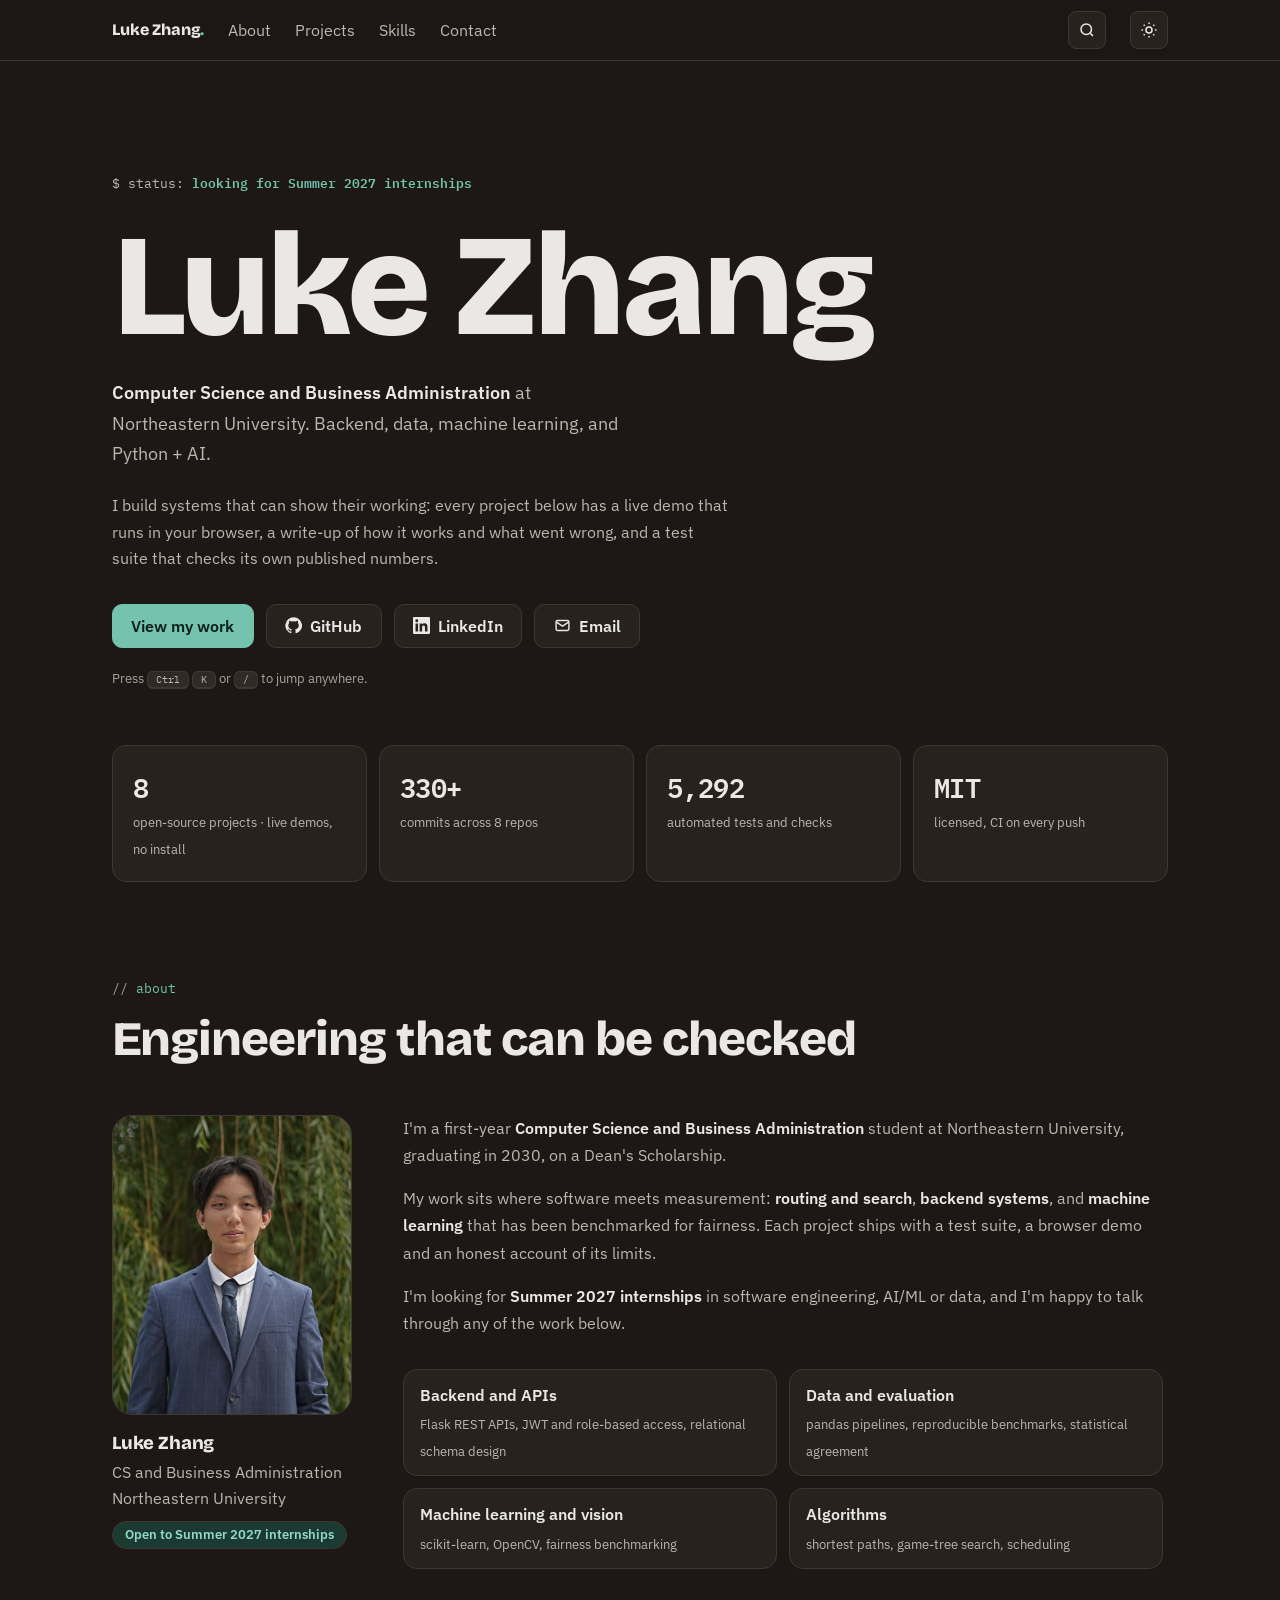
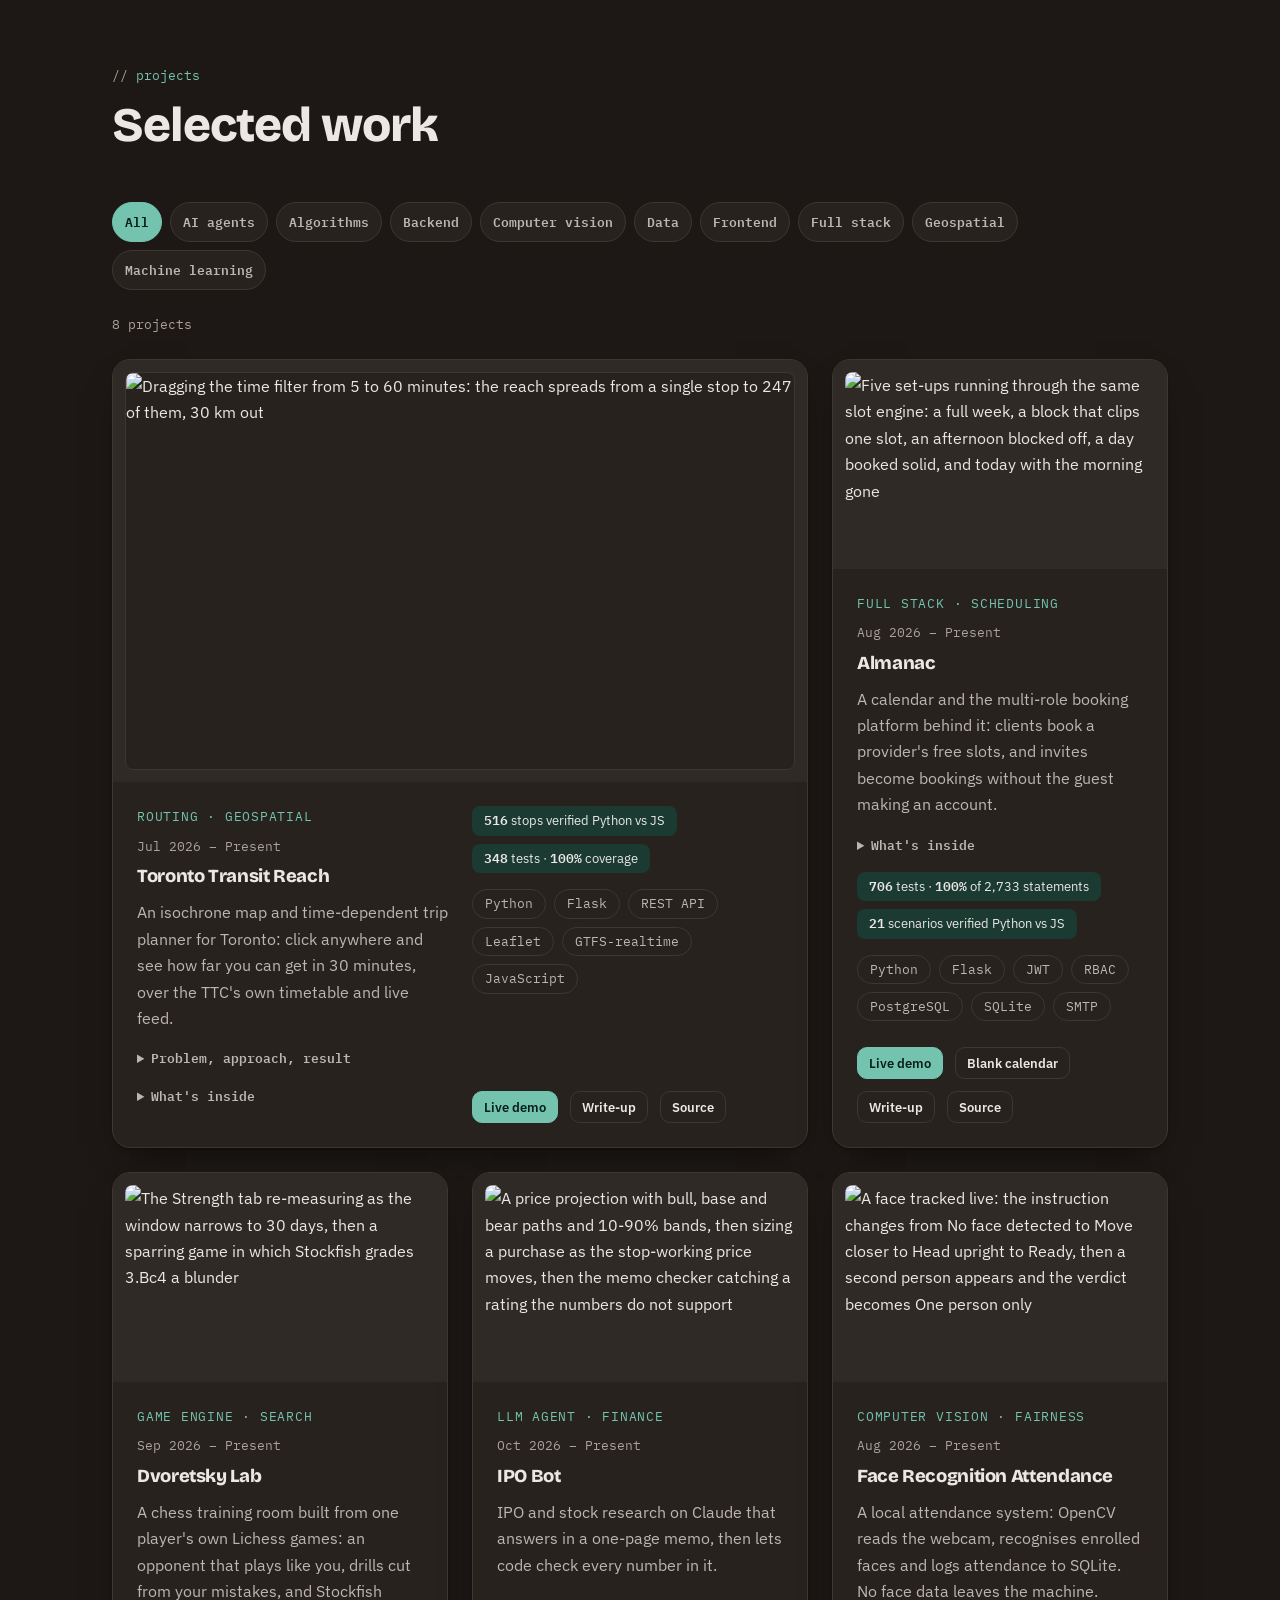
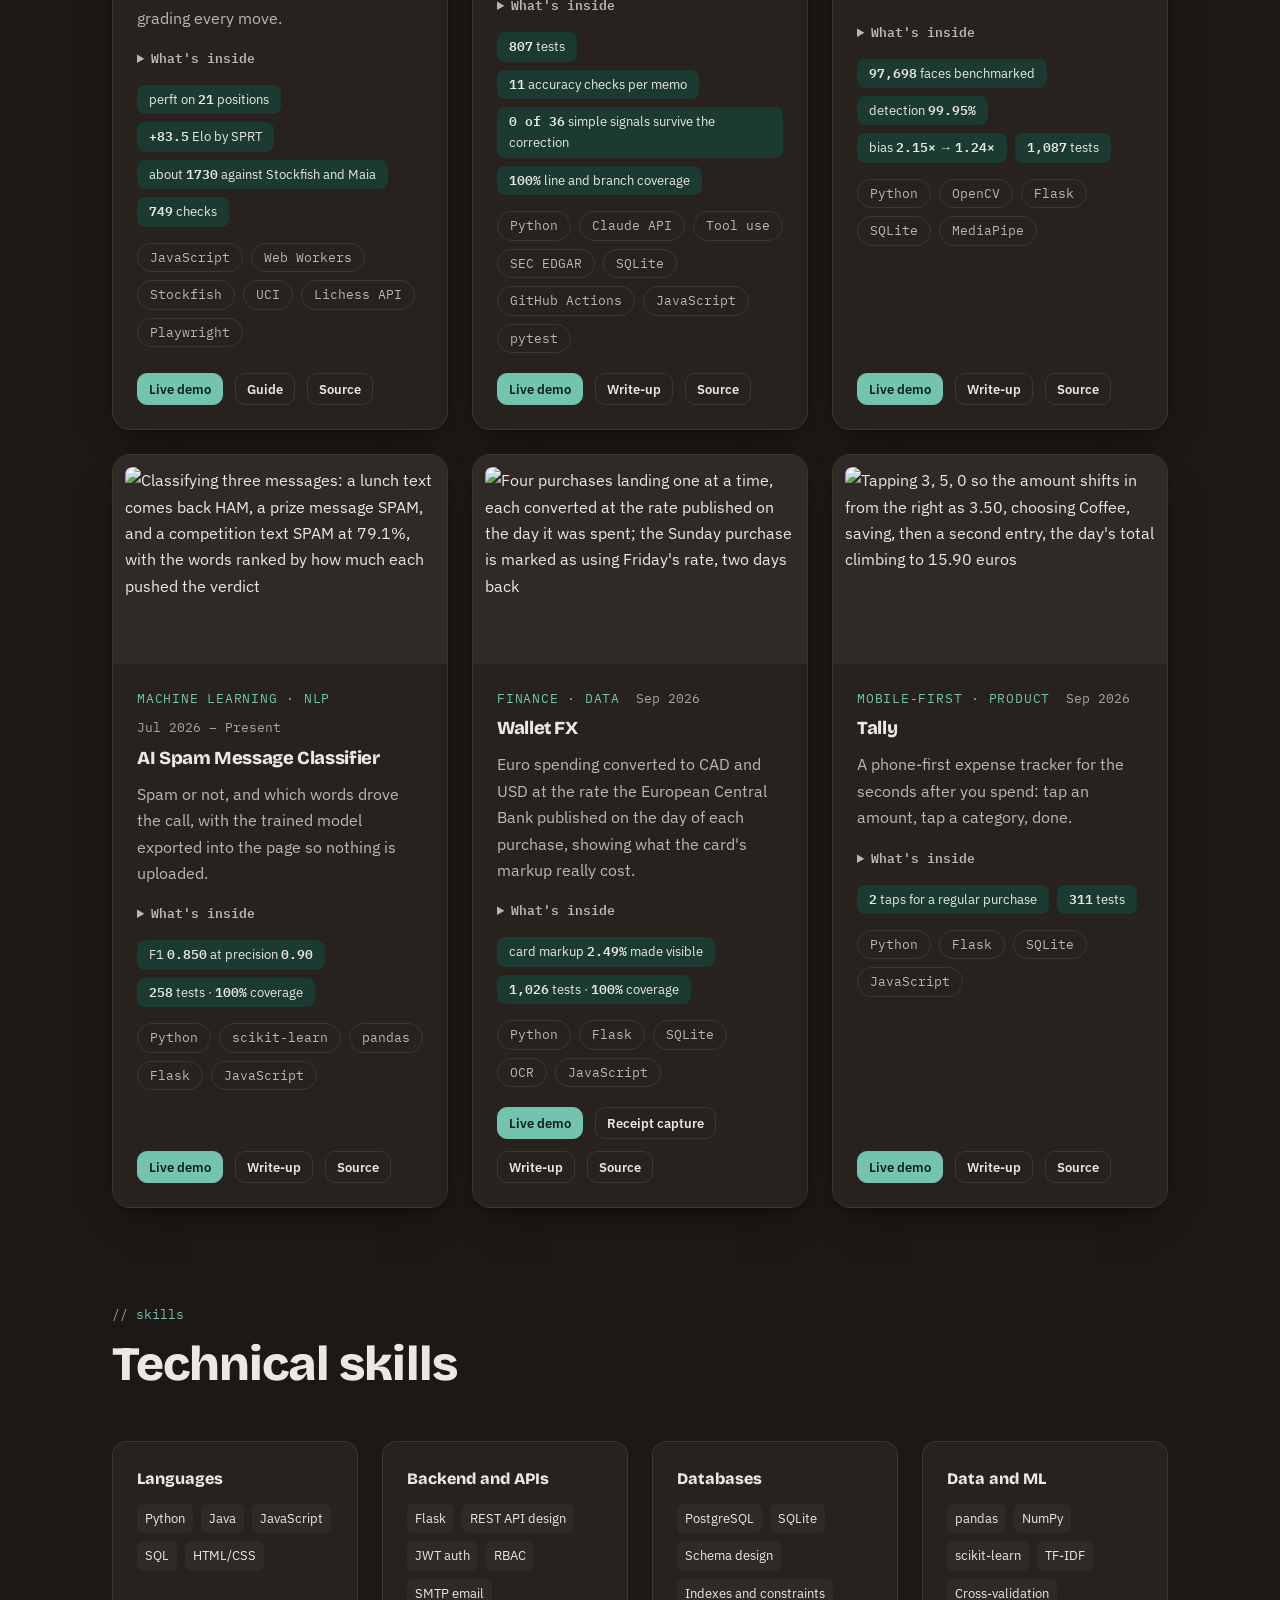
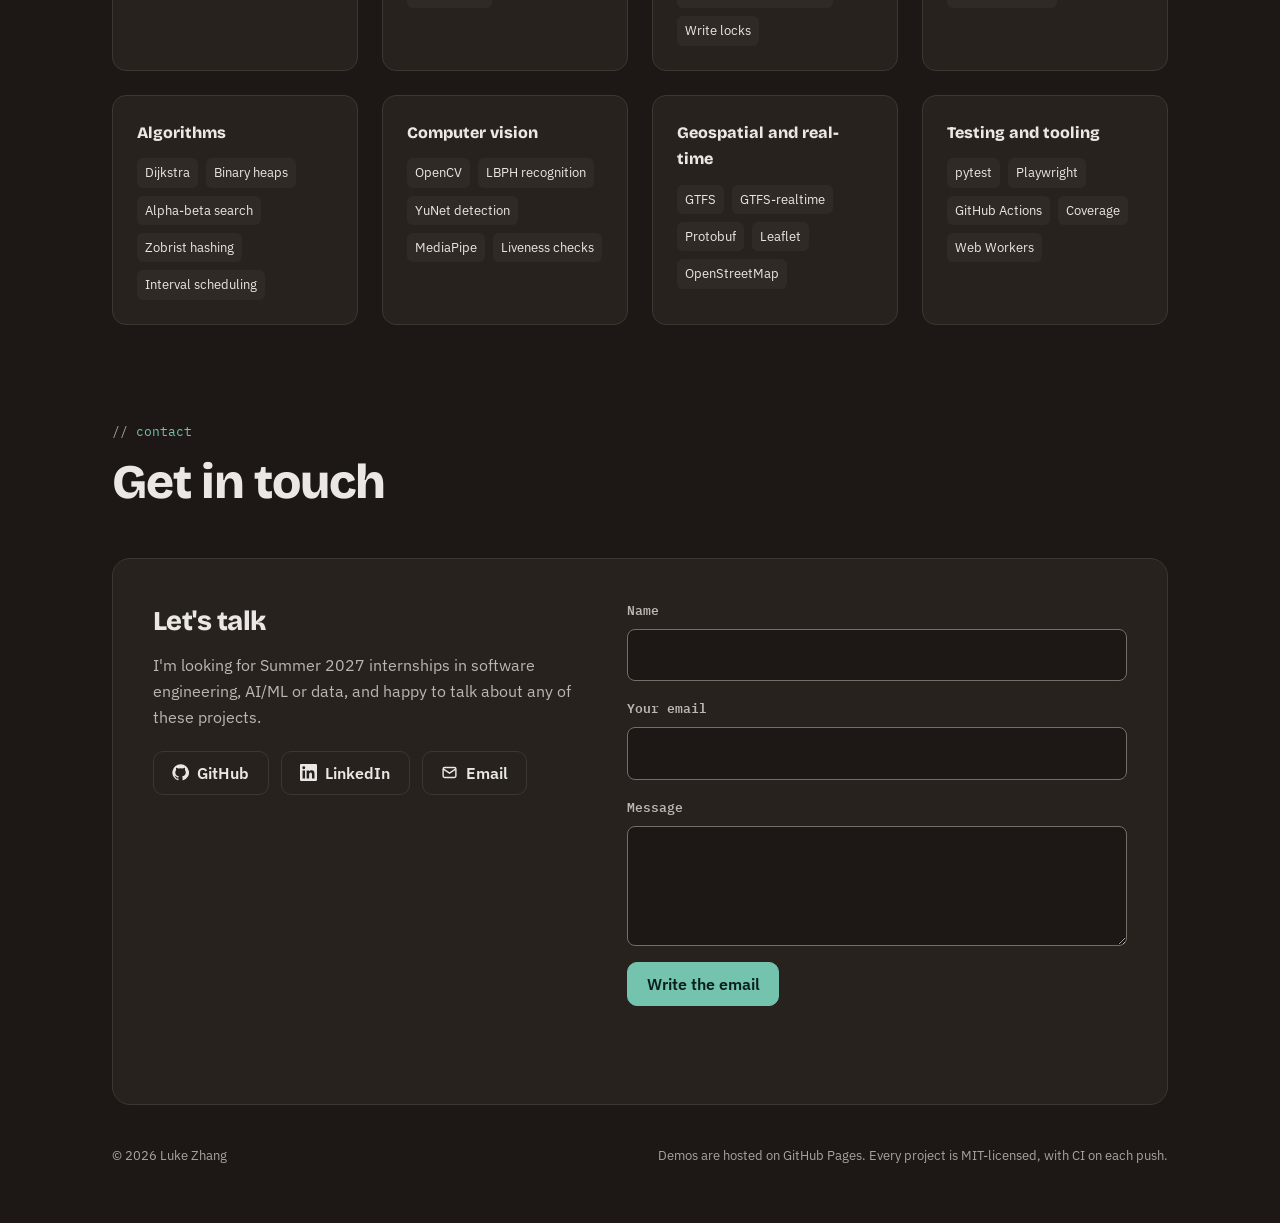
==== commit 3a596db6: "Stone and sea glass palette, Bricolage and Plex type, the new type scale tokens.css takes the portfo" ====
--- a/index.html
+++ b/index.html
@@ -6,9 +6,9 @@
 <title>Luke Zhang · Software Engineering Portfolio</title>
 <meta name="description" content="Luke Zhang, Computer Science and Business Administration student at Northeastern University. Backend, data and machine-learning projects, each with a live demo: transit routing, a booking platform, a chess engine, an IPO research agent, face recognition, a spam classifier, a currency-aware budget and an expense tracker.">
 <meta name="author" content="Luke Zhang">
-<meta http-equiv="Content-Security-Policy" content="default-src 'none'; script-src 'self'; style-src 'self' 'unsafe-inline'; img-src 'self' data: https://luke-zhang-cs-py.github.io; base-uri 'none'; form-action 'none'">
+<meta http-equiv="Content-Security-Policy" content="default-src 'none'; script-src 'self'; style-src 'self' 'unsafe-inline'; font-src 'self'; img-src 'self' data: https://luke-zhang-cs-py.github.io; base-uri 'none'; form-action 'none'">
 <link rel="canonical" href="https://luke-zhang-cs-py.github.io/">
-<meta name="theme-color" content="#0B1220">
+<meta name="theme-color" content="#1D1815">
 <meta property="og:type" content="website">
 <meta property="og:title" content="Luke Zhang · Software Engineering Portfolio">
 <meta property="og:description" content="Backend, data and machine-learning projects, each with a live demo that runs in the browser.">
@@ -32,6 +32,7 @@
 }
 </script>
 <script src="theme.js"></script>
+<link rel="stylesheet" href="design/fonts.css">
 <link rel="stylesheet" href="tokens.css">
 <link rel="stylesheet" href="styles.css">
 </head>
--- a/design/fonts.css
+++ b/design/fonts.css
@@ -0,0 +1,8 @@
+/* Self-hosted type for every project page (see DESIGN.md). No external requests, so it works offline and under a CSP.
+   Copy this file and the fonts/ folder next to each other; the url()s are relative to this file.
+   Bricolage Grotesque is variable: one file covers every weight from 200 to 800. Licences: fonts/OFL-*.txt */
+@font-face{font-family:"Bricolage Grotesque";src:url("fonts/bricolage-grotesque-latin-wght.woff2") format("woff2");font-weight:200 800;font-style:normal;font-display:swap}
+@font-face{font-family:"IBM Plex Sans";src:url("fonts/ibm-plex-sans-latin-400.woff2") format("woff2");font-weight:400;font-style:normal;font-display:swap}
+@font-face{font-family:"IBM Plex Sans";src:url("fonts/ibm-plex-sans-latin-600.woff2") format("woff2");font-weight:600;font-style:normal;font-display:swap}
+@font-face{font-family:"IBM Plex Mono";src:url("fonts/ibm-plex-mono-latin-400.woff2") format("woff2");font-weight:400;font-style:normal;font-display:swap}
+@font-face{font-family:"IBM Plex Mono";src:url("fonts/ibm-plex-mono-latin-600.woff2") format("woff2");font-weight:600;font-style:normal;font-display:swap}
--- a/tokens.css
+++ b/tokens.css
@@ -22,21 +22,22 @@
   --space-gap-l:clamp(var(--space-6),4vw,var(--space-12));
   --space-card:clamp(var(--space-4),2.4vw,var(--space-6));
 
-  /* typography */
-  --font-sans:"Inter",system-ui,-apple-system,"Segoe UI",Roboto,"Helvetica Neue",Arial,sans-serif;
-  --font-mono:ui-monospace,"SF Mono","Cascadia Mono","JetBrains Mono",Consolas,monospace;
-  --text-2xs:.76rem;
-  --text-xs:.8rem;
-  --text-sm:.86rem;
-  --text-md:.93rem;
+  /* typography (DESIGN.md): self-hosted in design/fonts.css. Display is variable but only 200 and 800 are used.
+     A stack ends at the generic family: no system fonts in between. */
+  --font-display:"Bricolage Grotesque",sans-serif;
+  --font-sans:"IBM Plex Sans",sans-serif;
+  --font-mono:"IBM Plex Mono",monospace;
+  /* the scale: each step 3x the one below. sm is mono meta only (counts, labels); base is body copy and controls;
+     xl the section headings; display the one headline per page. lg and 2xl are interim sizes for card titles and
+     figures until the layout pass moves them onto the scale. */
+  --text-sm:13px;
+  --text-base:16px;
   --text-lg:1.15rem;
-  --text-body:clamp(15px,.9rem + .2vw,17px);
-  --text-xl:clamp(1.08rem,.95rem + .7vw,1.38rem);
   --text-2xl:clamp(1.3rem,1.1rem + 1vw,1.7rem);
-  --text-3xl:clamp(1.6rem,1.2rem + 2vw,2.3rem);
-  --text-4xl:clamp(2.5rem,1.4rem + 5.4vw,4.6rem);
+  --text-xl:48px;
+  --text-display:clamp(64px,14vw,144px);
   --leading-display:1.02; --leading-tight:1.15; --leading-snug:1.4; --leading-body:1.65; --leading-relaxed:1.7;
-  --weight-semibold:600; --weight-bold:700;
+  --weight-semibold:600; --weight-display:800; --weight-display-light:200;
   --tracking-display:-.035em; --tracking-tight:-.02em; --tracking-snug:-.01em; --tracking-caps:.06em;
 
   /* shape and motion */
@@ -50,41 +51,41 @@
    <html> carrying no theme class or an unknown one; any .theme-* block wins over it. */
 :where(:root),.theme-dark{
   color-scheme:dark;
-  --color-bg:#0B1220;              /* the page behind everything */
-  --color-surface:#111A2E;         /* cards, buttons, dialogs */
-  --color-surface-subtle:#16213A;  /* demo frames, skill pills, kbd */
-  --color-border:#22304A;          /* separators and card edges */
-  --color-border-strong:#5A6B88;   /* form fields: 3:1 against bg and surface */
-  --color-text-primary:#E2E8F0;
-  --color-text-muted:#A3B1C6;
-  --color-text-subtle:#94A3B8;     /* meta, hints, footer */
-  --color-accent:#2DD4BF;
-  --color-accent-hover:#5EEAD4;
-  --color-accent-subtle:#0F3B3A;   /* tinted backgrounds that carry text */
-  --color-text-on-accent:#042F2E;
-  --color-danger:#F2555A;
-  --color-scrim:rgba(3,7,18,.55);
+  --color-bg:#1D1815;              /* the page behind everything */
+  --color-surface:#27221E;         /* cards, buttons, dialogs */
+  --color-surface-subtle:#302A26;  /* demo frames, skill pills, kbd */
+  --color-border:#3D3732;          /* separators and card edges */
+  --color-border-strong:#756D67;   /* form fields: 3:1 against bg and surface */
+  --color-text-primary:#EBE7E4;
+  --color-text-muted:#BCB6B1;
+  --color-text-subtle:#AAA39D;     /* meta, hints, footer */
+  --color-accent:#73C3AE;
+  --color-accent-hover:#93D8C4;
+  --color-accent-subtle:#1A3A32;   /* tinted backgrounds that carry text */
+  --color-text-on-accent:#091F1A;
+  --color-danger:#DF7F78;
+  --color-scrim:rgba(13,10,8,.6);    /* behind the palette dialog: the bg, darker */
   --shadow-sm:0 1px 2px rgba(0,0,0,.3),0 16px 36px -18px rgba(0,0,0,.7);
   --shadow-lg:0 2px 4px rgba(0,0,0,.35),0 26px 48px -20px rgba(0,0,0,.8);
   --icon-moon:none; --icon-sun:inline;   /* the toggle shows where it will take you */
 }
 .theme-light{
   color-scheme:light;
-  --color-bg:#F8FAFC;
-  --color-surface:#FFFFFF;
-  --color-surface-subtle:#F1F5F9;
-  --color-border:#E2E8F0;
-  --color-border-strong:#848FA0;
-  --color-text-primary:#0F172A;
-  --color-text-muted:#475569;
-  --color-text-subtle:#5B6B80;
-  --color-accent:#0F766E;
-  --color-accent-hover:#115E59;
-  --color-accent-subtle:#CCFBF1;
-  --color-text-on-accent:#FFFFFF;
-  --color-danger:#B42318;
-  --color-scrim:rgba(3,7,18,.55);
-  --shadow-sm:0 1px 2px rgba(15,23,42,.06),0 12px 32px -16px rgba(15,23,42,.25);
-  --shadow-lg:0 2px 4px rgba(15,23,42,.08),0 22px 44px -18px rgba(15,23,42,.35);
+  --color-bg:#F9F5F2;
+  --color-surface:#FDFBFA;
+  --color-surface-subtle:#F1ECE8;
+  --color-border:#DFDAD5;
+  --color-border-strong:#968D87;
+  --color-text-primary:#2A2522;
+  --color-text-muted:#615953;
+  --color-text-subtle:#6F6761;
+  --color-accent:#207663;
+  --color-accent-hover:#096150;
+  --color-accent-subtle:#CEEDE3;
+  --color-text-on-accent:#F4FCFA;
+  --color-danger:#A83634;
+  --color-scrim:rgba(42,37,34,.5);   /* text-primary's stone, so the shade stays warm */
+  --shadow-sm:0 1px 2px rgba(42,37,34,.06),0 12px 32px -16px rgba(42,37,34,.25);
+  --shadow-lg:0 2px 4px rgba(42,37,34,.08),0 22px 44px -18px rgba(42,37,34,.35);
   --icon-moon:inline; --icon-sun:none;
 }
--- a/styles.css
+++ b/styles.css
@@ -2,17 +2,20 @@
 
 *,*::before,*::after{box-sizing:border-box}
 html{scroll-behavior:smooth;scroll-padding-top:calc(var(--bar-h) + var(--space-4))}
-body{margin:0;background:var(--color-bg);color:var(--color-text-primary);font:var(--text-body)/var(--leading-body) var(--font-sans);-webkit-font-smoothing:antialiased}
+body{margin:0;background:var(--color-bg);color:var(--color-text-primary);font:var(--text-base)/var(--leading-body) var(--font-sans);-webkit-font-smoothing:antialiased}
 a{color:inherit;text-underline-offset:3px}
+b,strong{font-weight:var(--weight-semibold)}   /* Plex Sans ships 400 and 600 */
+/* display type: Bricolage Grotesque at 800 for headings and names (200 is the only other weight used) */
+h1,h2,h3,.brand{font-family:var(--font-display);font-weight:var(--weight-display)}
 a:focus-visible,button:focus-visible,input:focus-visible,textarea:focus-visible,summary:focus-visible{outline:3px solid var(--color-accent);outline-offset:3px;border-radius:var(--radius-xs)}
 .skip{position:absolute;left:-9999px;top:var(--space-2);background:var(--color-accent);color:var(--color-text-on-accent);padding:var(--space-2) var(--space-4);border-radius:var(--radius-xs);z-index:10}
 .skip:focus{left:var(--space-3)}
 .wrap{max-width:1120px;margin:0 auto;padding:0 var(--space-gutter)}
 section{padding:var(--space-section) 0 0}
 /* section labels are written as code comments */
-.eyebrow{font-family:var(--font-mono);font-size:var(--text-xs);color:var(--color-accent);margin:0 0 var(--space-3)}
+.eyebrow{font-family:var(--font-mono);font-size:var(--text-sm);color:var(--color-accent);margin:0 0 var(--space-3)}
 .eyebrow::before{content:"// ";color:var(--color-text-subtle)}
-h2.title{font-size:var(--text-3xl);line-height:var(--leading-tight);letter-spacing:var(--tracking-tight);margin:0 0 var(--space-gap-l)}
+h2.title{font-size:var(--text-xl);line-height:var(--leading-tight);letter-spacing:var(--tracking-tight);margin:0 0 var(--space-gap-l)}
 kbd{font-family:var(--font-mono);font-size:.78em;border:1px solid var(--color-border);border-bottom-width:2px;border-radius:var(--radius-xs);padding:1px var(--space-2);background:var(--color-surface-subtle);color:var(--color-text-muted)}
 
 /* the theme cross-fades rather than snapping */
@@ -24,14 +27,14 @@
 /* header */
 .bar{position:sticky;top:0;z-index:5;background:color-mix(in srgb,var(--color-bg) 86%,transparent);backdrop-filter:blur(12px) saturate(1.2);border-bottom:1px solid var(--color-border)}
 .bar .wrap{display:flex;align-items:center;gap:var(--space-gap-m);height:var(--bar-h)}
-.brand{font-weight:var(--weight-bold);text-decoration:none;letter-spacing:var(--tracking-snug);white-space:nowrap}
+.brand{text-decoration:none;letter-spacing:var(--tracking-snug);white-space:nowrap}
 .brand span{color:var(--color-accent)}
 .bar nav{display:flex;gap:var(--space-gap-m);flex:1;overflow-x:auto;scrollbar-width:none;mask-image:linear-gradient(90deg,#000 calc(100% - 24px),transparent)}
 .bar nav::-webkit-scrollbar{display:none}
-.bar nav a{font-size:var(--text-md);color:var(--color-text-muted);text-decoration:none;white-space:nowrap;padding:var(--space-2) 0;background:linear-gradient(var(--color-accent),var(--color-accent)) no-repeat 0 100%/0 2px;transition:background-size .25s var(--ease),color var(--duration-fast)}
+.bar nav a{font-size:var(--text-base);color:var(--color-text-muted);text-decoration:none;white-space:nowrap;padding:var(--space-2) 0;background:linear-gradient(var(--color-accent),var(--color-accent)) no-repeat 0 100%/0 2px;transition:background-size .25s var(--ease),color var(--duration-fast)}
 .bar nav a:hover,.bar nav a[aria-current="true"]{color:var(--color-text-primary)}
 .bar nav a[aria-current="true"]{background-size:100% 2px}
-.icon-btn{display:inline-flex;align-items:center;justify-content:center;gap:var(--space-2);min-width:38px;height:38px;padding:0 var(--space-2);border-radius:var(--radius-sm);border:1px solid var(--color-border);background:var(--color-surface);color:var(--color-text-primary);cursor:pointer;flex:none;font:var(--weight-semibold) var(--text-xs) var(--font-mono)}
+.icon-btn{display:inline-flex;align-items:center;justify-content:center;gap:var(--space-2);min-width:38px;height:38px;padding:0 var(--space-2);border-radius:var(--radius-sm);border:1px solid var(--color-border);background:var(--color-surface);color:var(--color-text-primary);cursor:pointer;flex:none;font:var(--weight-semibold) var(--text-sm) var(--font-mono)}
 .icon-btn:hover{border-color:var(--color-accent)}
 .icon-btn svg{width:18px;height:18px}
 .icon-btn .moon{display:var(--icon-moon)}
@@ -41,12 +44,12 @@
 .hero{padding:clamp(var(--space-14),10vw,var(--space-28)) 0 0}
 .status{font-family:var(--font-mono);font-size:var(--text-sm);color:var(--color-text-muted);margin:0 0 var(--space-5)}
 .status b{color:var(--color-accent);font-weight:var(--weight-semibold)}
-.hero h1{font-size:var(--text-4xl);line-height:var(--leading-display);letter-spacing:var(--tracking-display);margin:0 0 var(--space-5)}
-.hero .role{font-size:var(--text-xl);color:var(--color-text-muted);margin:0 0 var(--space-6);max-width:46ch}
+.hero h1{font-size:var(--text-display);line-height:var(--leading-display);letter-spacing:var(--tracking-display);margin:0 0 var(--space-4)}
+.hero .role{font-size:var(--text-lg);color:var(--color-text-muted);margin:0 0 var(--space-6);max-width:46ch}
 .hero .role strong{color:var(--color-text-primary);font-weight:var(--weight-semibold)}
 .hero .lede{max-width:62ch;color:var(--color-text-muted);margin:0 0 var(--space-8)}
 .cta{display:flex;flex-wrap:wrap;gap:var(--space-gap-s)}
-.btn{display:inline-flex;align-items:center;gap:var(--space-2);padding:.7em 1.15em;border-radius:var(--radius-md);font:var(--weight-semibold) var(--text-md) var(--font-sans);text-decoration:none;border:1px solid var(--color-border);background:var(--color-surface);color:var(--color-text-primary);cursor:pointer}
+.btn{display:inline-flex;align-items:center;gap:var(--space-2);padding:.7em 1.15em;border-radius:var(--radius-md);font:var(--weight-semibold) var(--text-base) var(--font-sans);text-decoration:none;border:1px solid var(--color-border);background:var(--color-surface);color:var(--color-text-primary);cursor:pointer}
 .btn:hover{border-color:var(--color-accent);transform:translateY(-1px)}
 .btn.primary{background:var(--color-accent);border-color:var(--color-accent);color:var(--color-text-on-accent)}
 .btn.primary:hover{background:var(--color-accent-hover)}
@@ -54,27 +57,27 @@
 .hint{font-size:var(--text-sm);color:var(--color-text-subtle);margin:var(--space-5) 0 0}
 .stats{display:grid;grid-template-columns:repeat(auto-fit,minmax(min(100%,150px),1fr));gap:var(--space-gap-s);margin:clamp(var(--space-9),6vw,var(--space-14)) 0 0}
 .stats .card{padding:clamp(var(--space-3),2vw,var(--space-5))}
-.stats b{display:block;font-size:var(--text-2xl);letter-spacing:var(--tracking-tight)}
+.stats b{display:block;font:var(--weight-semibold) var(--text-2xl) var(--font-mono);font-variant-numeric:tabular-nums;letter-spacing:var(--tracking-tight)}
 .stats span{font-size:var(--text-sm);color:var(--color-text-muted)}
 
 /* about: a profile card beside the bio, the focus areas in a grid under the bio; stacked on phones */
 .about{display:grid;grid-template-columns:minmax(180px,240px) minmax(0,1fr);gap:clamp(var(--space-7),4vw,var(--space-14));align-items:start}
 .profile{display:grid;gap:var(--space-4);margin:0}
 .avatar{width:100%;aspect-ratio:4/5;border-radius:var(--radius-2xl);overflow:hidden;display:grid;place-items:center;margin:0;
-  background:linear-gradient(135deg,var(--color-accent-subtle),var(--color-surface-subtle));border:1px solid var(--color-border);font:var(--weight-bold) clamp(2rem,1.4rem + 2vw,3rem) var(--font-sans);color:var(--color-accent);letter-spacing:-.04em}
+  background:linear-gradient(135deg,var(--color-accent-subtle),var(--color-surface-subtle));border:1px solid var(--color-border);font:var(--weight-display) clamp(2rem,1.4rem + 2vw,3rem) var(--font-display);color:var(--color-accent);letter-spacing:-.04em}
 .avatar img{display:block;width:100%;height:100%;object-fit:cover}
 .who{display:grid;gap:var(--space-1);line-height:var(--leading-snug)}
-.who b{font-size:var(--text-lg);letter-spacing:var(--tracking-snug)}
-.who span{font-size:var(--text-md);color:var(--color-text-muted)}
-.who .open{width:fit-content;margin-top:var(--space-2);padding:var(--space-1) var(--space-3);border-radius:var(--radius-full);font:var(--weight-semibold) var(--text-xs)/1.35 var(--font-sans);
-  color:var(--color-accent);background:var(--color-accent-subtle);border:1px solid var(--color-border)}
+.who b{font-family:var(--font-display);font-weight:var(--weight-display);font-size:var(--text-lg);letter-spacing:var(--tracking-snug)}
+.who span{font-size:var(--text-base);color:var(--color-text-muted)}
+.who .open{width:fit-content;margin-top:var(--space-2);padding:var(--space-1) var(--space-3);border-radius:var(--radius-full);font:var(--weight-semibold) var(--text-sm)/1.35 var(--font-sans);
+  color:var(--color-accent-hover);background:var(--color-accent-subtle);border:1px solid var(--color-border)}   /* accent-hover: AA on accent-subtle in both themes */
 .about-main{display:grid;gap:clamp(var(--space-5),3vw,var(--space-8));min-width:0;max-width:760px}
 .bio p{margin:0 0 var(--space-4);color:var(--color-text-muted);line-height:var(--leading-relaxed)}
 .bio p:last-child{margin-bottom:0}
 .bio p strong{color:var(--color-text-primary)}
 .focus{list-style:none;margin:0;padding:0;display:grid;grid-template-columns:repeat(2,minmax(0,1fr));gap:var(--space-gap-s)}
 .focus .card{padding:var(--space-3) var(--space-4)}
-.focus b{display:block;font-size:var(--text-md);margin-bottom:2px}
+.focus b{display:block;font-size:var(--text-base);margin-bottom:2px}
 .focus span{font-size:var(--text-sm);color:var(--color-text-muted)}
 @media (max-width:720px){
   .about{grid-template-columns:minmax(0,1fr)}
@@ -84,10 +87,10 @@
 
 /* projects: one grid -- three across on a wide screen with the featured project taking two cells, then two across, then one */
 .filters{display:flex;flex-wrap:wrap;align-items:center;gap:var(--space-2);margin:0 0 var(--space-gap-m)}
-.chip{font:var(--weight-semibold) var(--text-xs) var(--font-mono);padding:var(--space-2) var(--space-3);border-radius:var(--radius-full);border:1px solid var(--color-border);background:var(--color-surface);color:var(--color-text-muted);cursor:pointer}
+.chip{font:var(--weight-semibold) var(--text-sm) var(--font-mono);padding:var(--space-2) var(--space-3);border-radius:var(--radius-full);border:1px solid var(--color-border);background:var(--color-surface);color:var(--color-text-muted);cursor:pointer}
 .chip:hover{border-color:var(--color-accent);color:var(--color-text-primary)}
 .chip[aria-pressed="true"]{background:var(--color-accent);border-color:var(--color-accent);color:var(--color-text-on-accent)}
-.count{font-family:var(--font-mono);font-size:var(--text-xs);color:var(--color-text-subtle);margin:0 0 var(--space-gap-m)}
+.count{font-family:var(--font-mono);font-variant-numeric:tabular-nums;font-size:var(--text-sm);color:var(--color-text-subtle);margin:0 0 var(--space-gap-m)}
 .projects{container:projects / inline-size}
 .grid{display:grid;grid-template-columns:minmax(0,1fr);gap:var(--space-gap-m)}
 @container projects (min-width:40rem){ .grid{grid-template-columns:repeat(2,minmax(0,1fr))} .project.featured{grid-column:span 2} }
@@ -113,27 +116,27 @@
 .shot img{display:block;width:100%;height:auto;border-radius:var(--radius-sm);border:1px solid var(--color-border);background:var(--color-surface)}
 .shot img[hidden]{display:none}
 .project:not(.featured) .shot img{height:100%;object-fit:contain;object-position:top center;border:0;background:none}
-.play{display:none;width:100%;aspect-ratio:var(--ratio);border:1px dashed var(--color-border-strong);border-radius:var(--radius-sm);background:var(--color-surface);color:var(--color-text-primary);font:var(--weight-semibold) var(--text-md) var(--font-sans);cursor:pointer}
+.play{display:none;width:100%;aspect-ratio:var(--ratio);border:1px dashed var(--color-border-strong);border-radius:var(--radius-sm);background:var(--color-surface);color:var(--color-text-primary);font:var(--weight-semibold) var(--text-base) var(--font-sans);cursor:pointer}
 .reduced .play:not([hidden]){display:block}
 .body{padding:var(--space-card);display:flex;flex-direction:column;flex:1}
-.meta{display:flex;flex-wrap:wrap;gap:var(--space-2) var(--space-4);align-items:center;margin:0 0 var(--space-2);font-family:var(--font-mono);font-size:var(--text-xs);color:var(--color-text-subtle)}
+.meta{display:flex;flex-wrap:wrap;gap:var(--space-2) var(--space-4);align-items:center;margin:0 0 var(--space-2);font-family:var(--font-mono);font-variant-numeric:tabular-nums;font-size:var(--text-sm);color:var(--color-text-subtle)}
 .meta .kind{color:var(--color-accent);text-transform:uppercase;letter-spacing:var(--tracking-caps)}
 .project h3{font-size:var(--text-lg);letter-spacing:var(--tracking-tight);margin:0 0 var(--space-3);line-height:1.2}
 .project .pitch{margin:0 0 var(--space-4);color:var(--color-text-muted)}
 .case{display:grid;gap:var(--space-3);margin:var(--space-3) 0 0}
 .case div{border-left:2px solid var(--color-accent);padding:2px 0 2px var(--space-4)}
-.case dt{font:var(--weight-semibold) var(--text-xs) var(--font-mono);text-transform:uppercase;letter-spacing:var(--tracking-caps);color:var(--color-accent)}
+.case dt{font:var(--weight-semibold) var(--text-sm) var(--font-mono);text-transform:uppercase;letter-spacing:var(--tracking-caps);color:var(--color-accent)}
 .case dd{margin:2px 0 0;color:var(--color-text-muted)}
 details.inside{margin:0 0 var(--space-4)}
 details.inside summary{cursor:pointer;font:var(--weight-semibold) var(--text-sm) var(--font-mono);color:var(--color-text-muted)}
 details.inside summary:hover{color:var(--color-text-primary)}
-details.inside ul{margin:var(--space-3) 0 0;padding-left:var(--space-5);font-size:var(--text-md)}
+details.inside ul{margin:var(--space-3) 0 0;padding-left:var(--space-5);font-size:var(--text-base)}
 details.inside li{margin:0 0 var(--space-2)}
 .impact{display:flex;flex-wrap:wrap;gap:var(--space-2);margin:0 0 var(--space-4);padding:0;list-style:none}
 .impact li{background:var(--color-accent-subtle);color:var(--color-text-primary);border-radius:var(--radius-sm);padding:var(--space-1) var(--space-3);font-size:var(--text-sm)}
-.impact b{font-family:var(--font-mono)}
+.impact b{font-family:var(--font-mono);font-variant-numeric:tabular-nums;}
 .tags{display:flex;flex-wrap:wrap;gap:var(--space-2);margin:0 0 var(--space-5);padding:0;list-style:none}
-.tags li{font-family:var(--font-mono);font-size:var(--text-2xs);border:1px solid var(--color-border);border-radius:var(--radius-full);padding:3px var(--space-3);color:var(--color-text-muted)}
+.tags li{font-family:var(--font-mono);font-size:var(--text-sm);border:1px solid var(--color-border);border-radius:var(--radius-full);padding:3px var(--space-3);color:var(--color-text-muted)}
 .links{display:flex;flex-wrap:wrap;gap:var(--space-3);margin-top:auto}
 .links .btn{padding:.5em .85em;font-size:var(--text-sm)}
 
@@ -142,7 +145,7 @@
 .skills{display:grid;grid-template-columns:minmax(0,1fr);gap:var(--space-gap-m)}
 @container skills (min-width:30rem){ .skills{grid-template-columns:repeat(2,minmax(0,1fr))} }
 @container skills (min-width:56rem){ .skills{grid-template-columns:repeat(4,minmax(0,1fr))} }
-.skill h3{font-size:var(--text-md);margin:0 0 var(--space-3)}
+.skill h3{font-size:var(--text-base);margin:0 0 var(--space-3)}
 .skill ul{display:flex;flex-wrap:wrap;gap:var(--space-2);margin:0;padding:0;list-style:none}
 .skill li{font-size:var(--text-sm);background:var(--color-surface-subtle);border-radius:var(--radius-xs);padding:var(--space-1) var(--space-2)}
 
@@ -153,12 +156,12 @@
 .contact p{margin:0 0 var(--space-5);color:var(--color-text-muted);max-width:52ch}
 .contact form{flex:1.3 1 20rem;display:grid;gap:var(--space-4)}
 .field{display:grid;gap:var(--space-2)}
-.field label{font:var(--weight-semibold) var(--text-xs) var(--font-mono);color:var(--color-text-muted)}
+.field label{font:var(--weight-semibold) var(--text-sm) var(--font-mono);color:var(--color-text-muted)}
 .field input,.field textarea{font:inherit;color:var(--color-text-primary);background:var(--color-bg);border:1px solid var(--color-border-strong);border-radius:var(--radius-sm);padding:var(--space-3);width:100%}
 .field textarea{min-height:120px;resize:vertical}
 .field input:focus,.field textarea:focus{border-color:var(--color-accent)}
 .field [aria-invalid="true"]{border-color:var(--color-danger)}
-.form-status{min-height:1.4em;margin:0;font-size:var(--text-md);color:var(--color-text-muted)}
+.form-status{min-height:1.4em;margin:0;font-size:var(--text-base);color:var(--color-text-muted)}
 .form-status[data-kind="error"]{color:var(--color-danger)}
 footer{padding:clamp(var(--space-7),4vw,var(--space-10)) 0 clamp(var(--space-10),6vw,var(--space-14));color:var(--color-text-subtle);font-size:var(--text-sm)}
 footer .wrap{display:flex;flex-wrap:wrap;justify-content:space-between;gap:var(--space-3)}
@@ -166,14 +169,15 @@
 /* the command palette */
 .palette{padding:0;border:1px solid var(--color-border);border-radius:var(--radius-xl);background:var(--color-surface);color:var(--color-text-primary);width:min(560px,calc(100vw - 32px));box-shadow:var(--shadow-lg);margin:12vh auto auto}
 .palette::backdrop{background:var(--color-scrim);backdrop-filter:blur(2px)}
-.palette input{width:100%;border:0;border-bottom:1px solid var(--color-border);background:none;color:var(--color-text-primary);font:1rem var(--font-sans);padding:var(--space-4) var(--space-5)}
+.palette input{width:100%;border:0;border-bottom:1px solid var(--color-border);background:none;color:var(--color-text-primary);font:var(--text-base) var(--font-sans);padding:var(--space-4) var(--space-5)}
 .palette input:focus{outline:none}
 .palette ul{list-style:none;margin:0;padding:var(--space-2);max-height:min(360px,55vh);overflow:auto}
 .palette li{display:flex;justify-content:space-between;gap:var(--space-3);padding:var(--space-2) var(--space-3);border-radius:var(--radius-sm);cursor:pointer}
-.palette li span{font:var(--text-xs) var(--font-mono);color:var(--color-text-subtle)}
+.palette li span{font:var(--text-sm) var(--font-mono);color:var(--color-text-subtle)}
 .palette li[aria-selected="true"]{background:var(--color-accent-subtle)}
+.palette li[aria-selected="true"] span{color:var(--color-text-muted)}   /* text-subtle falls short on accent-subtle in light */
 .palette .empty{padding:var(--space-4) var(--space-5);color:var(--color-text-subtle);margin:0}
-.palette footer{padding:var(--space-2) var(--space-4);border-top:1px solid var(--color-border);font-size:var(--text-xs)}
+.palette footer{padding:var(--space-2) var(--space-4);border-top:1px solid var(--color-border);font-size:var(--text-sm)}
 
 /* sections ease in as they arrive (only when the script is running to reveal them) */
 .js .reveal{opacity:0;transform:translateY(14px);transition:opacity var(--duration-slow) var(--ease),transform var(--duration-slow) var(--ease)}
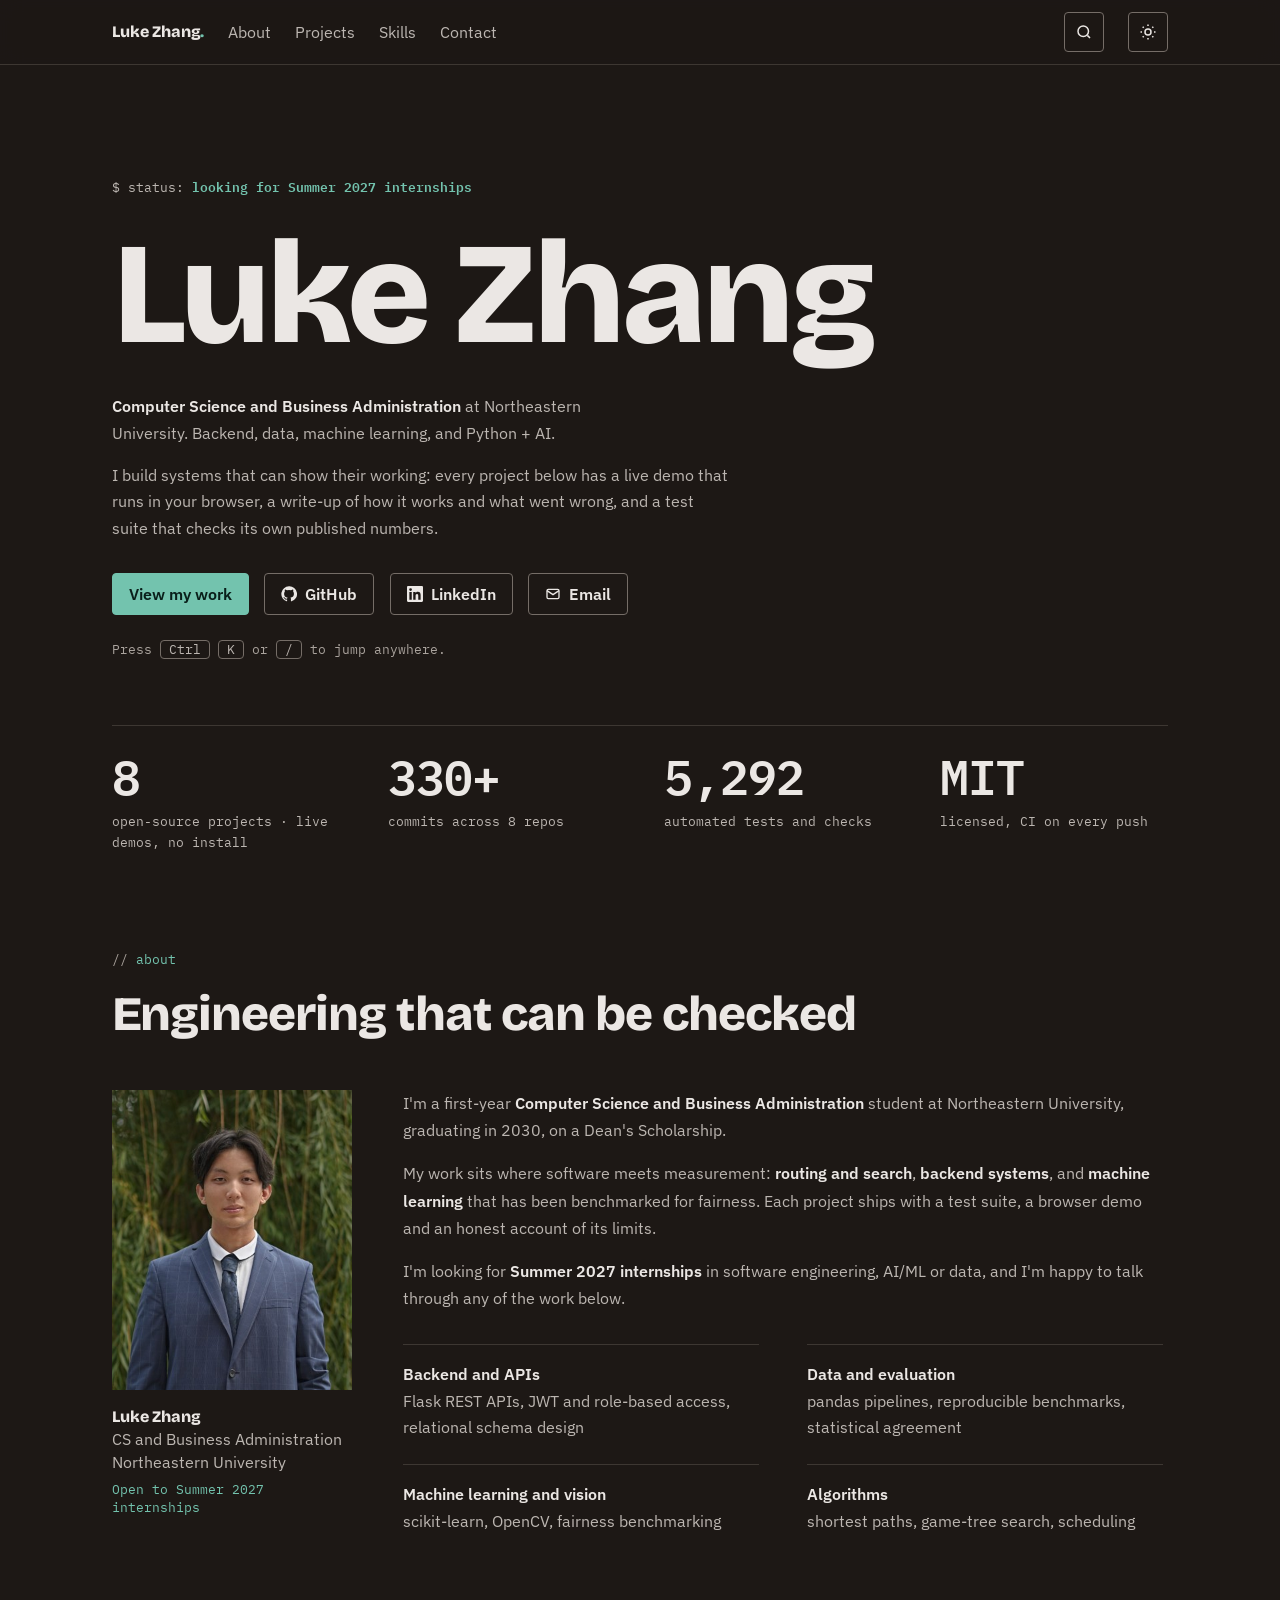
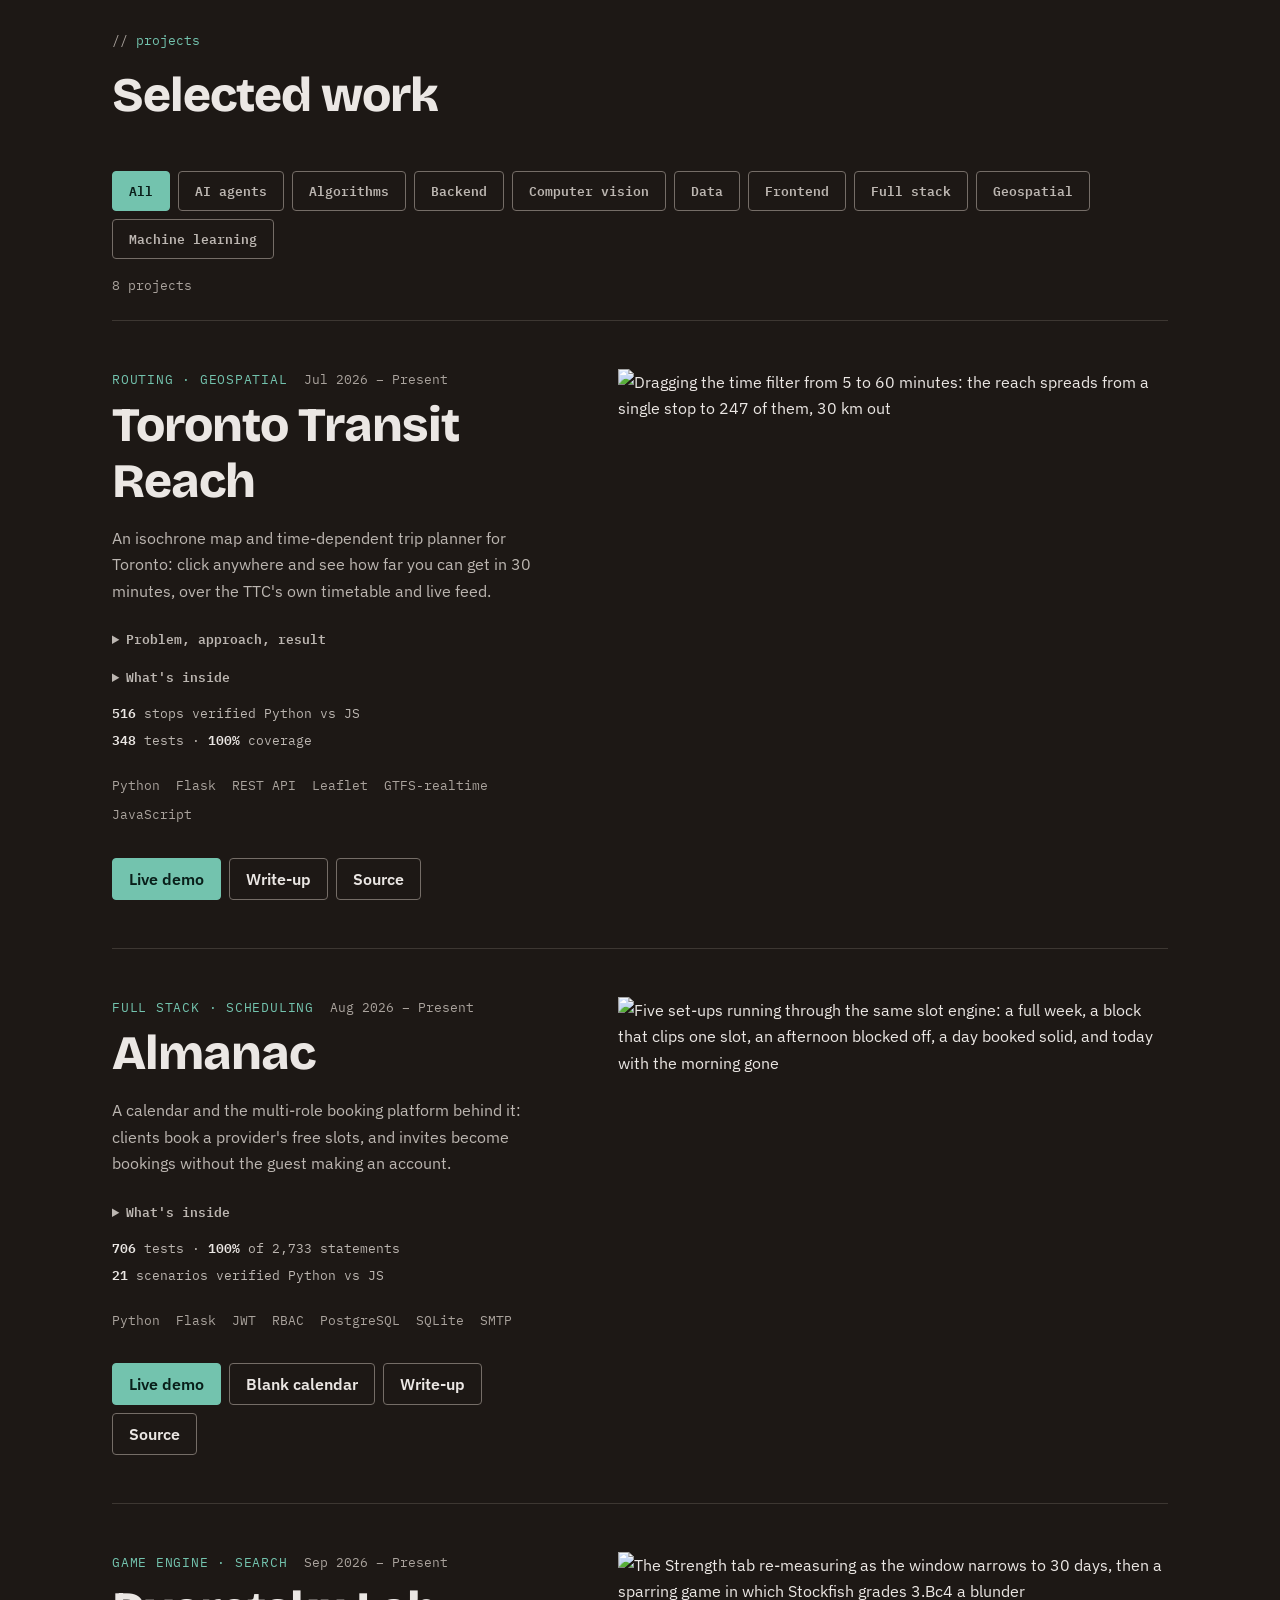
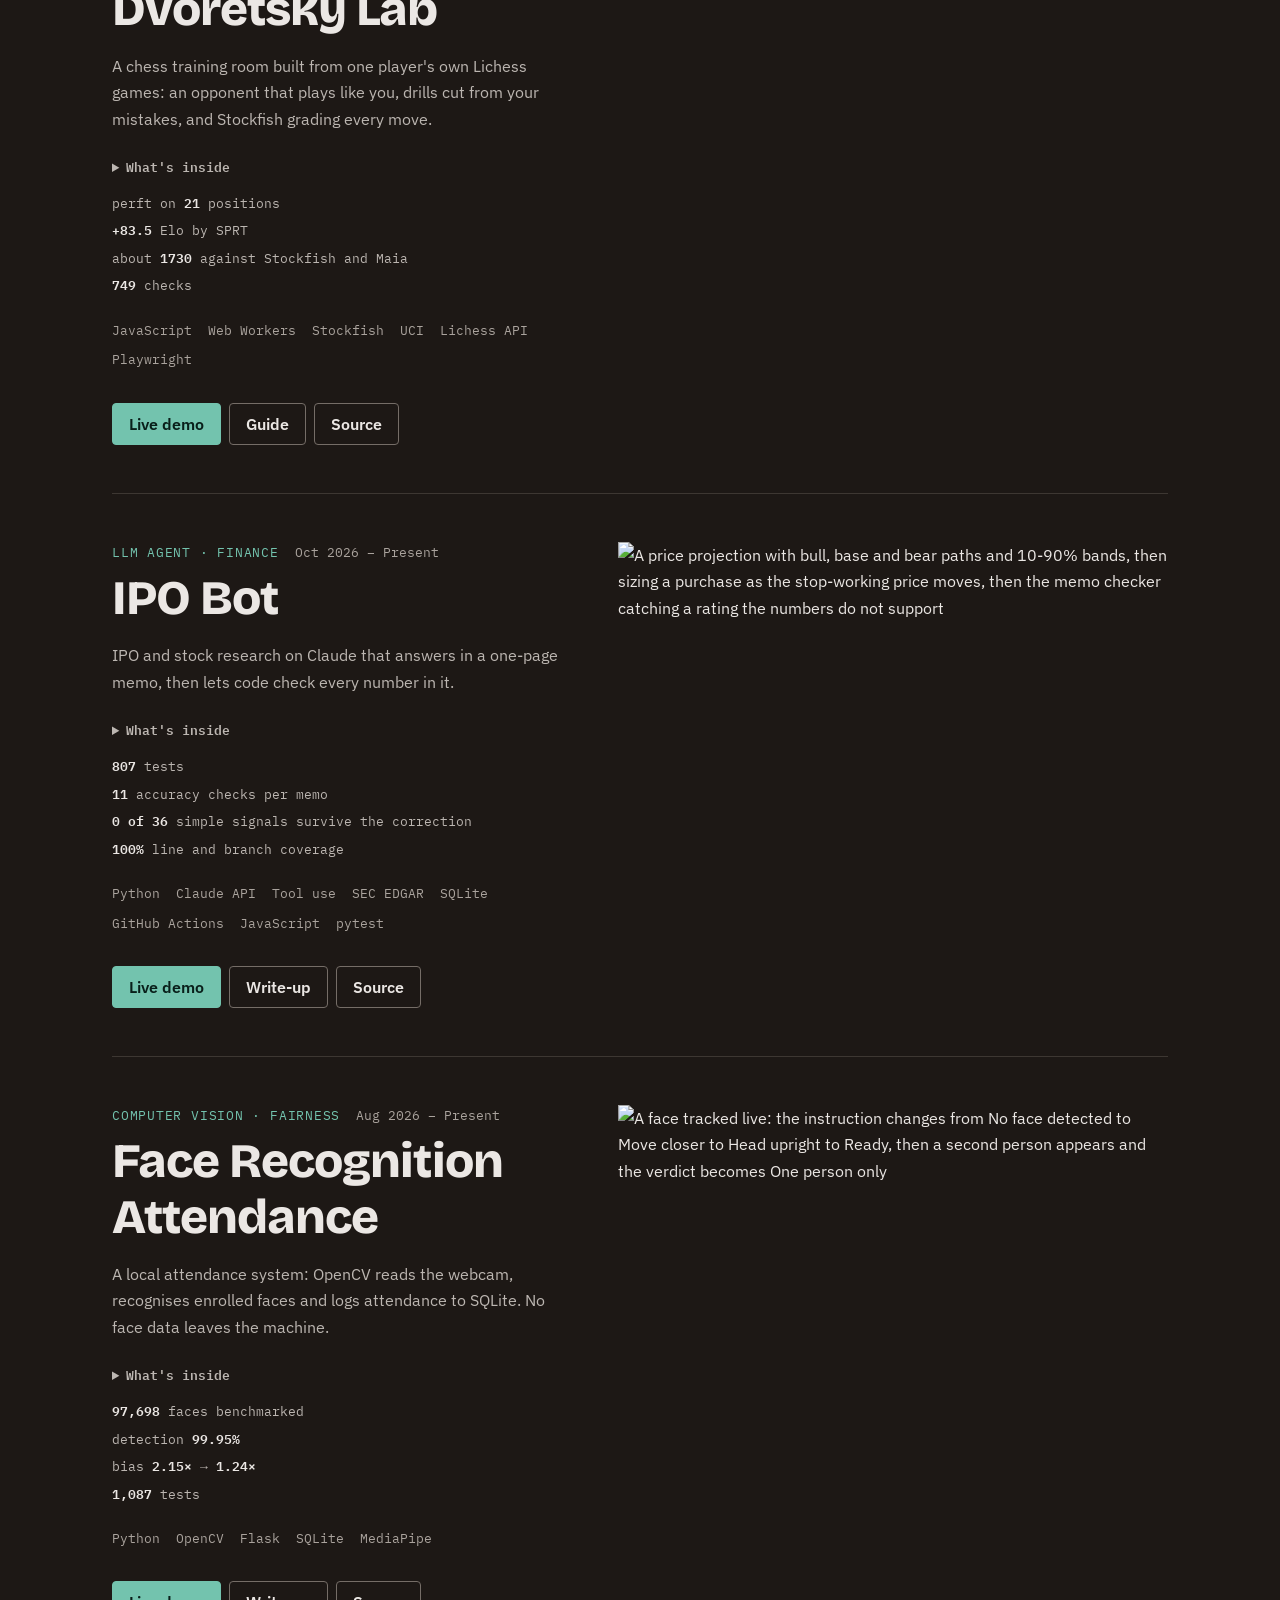
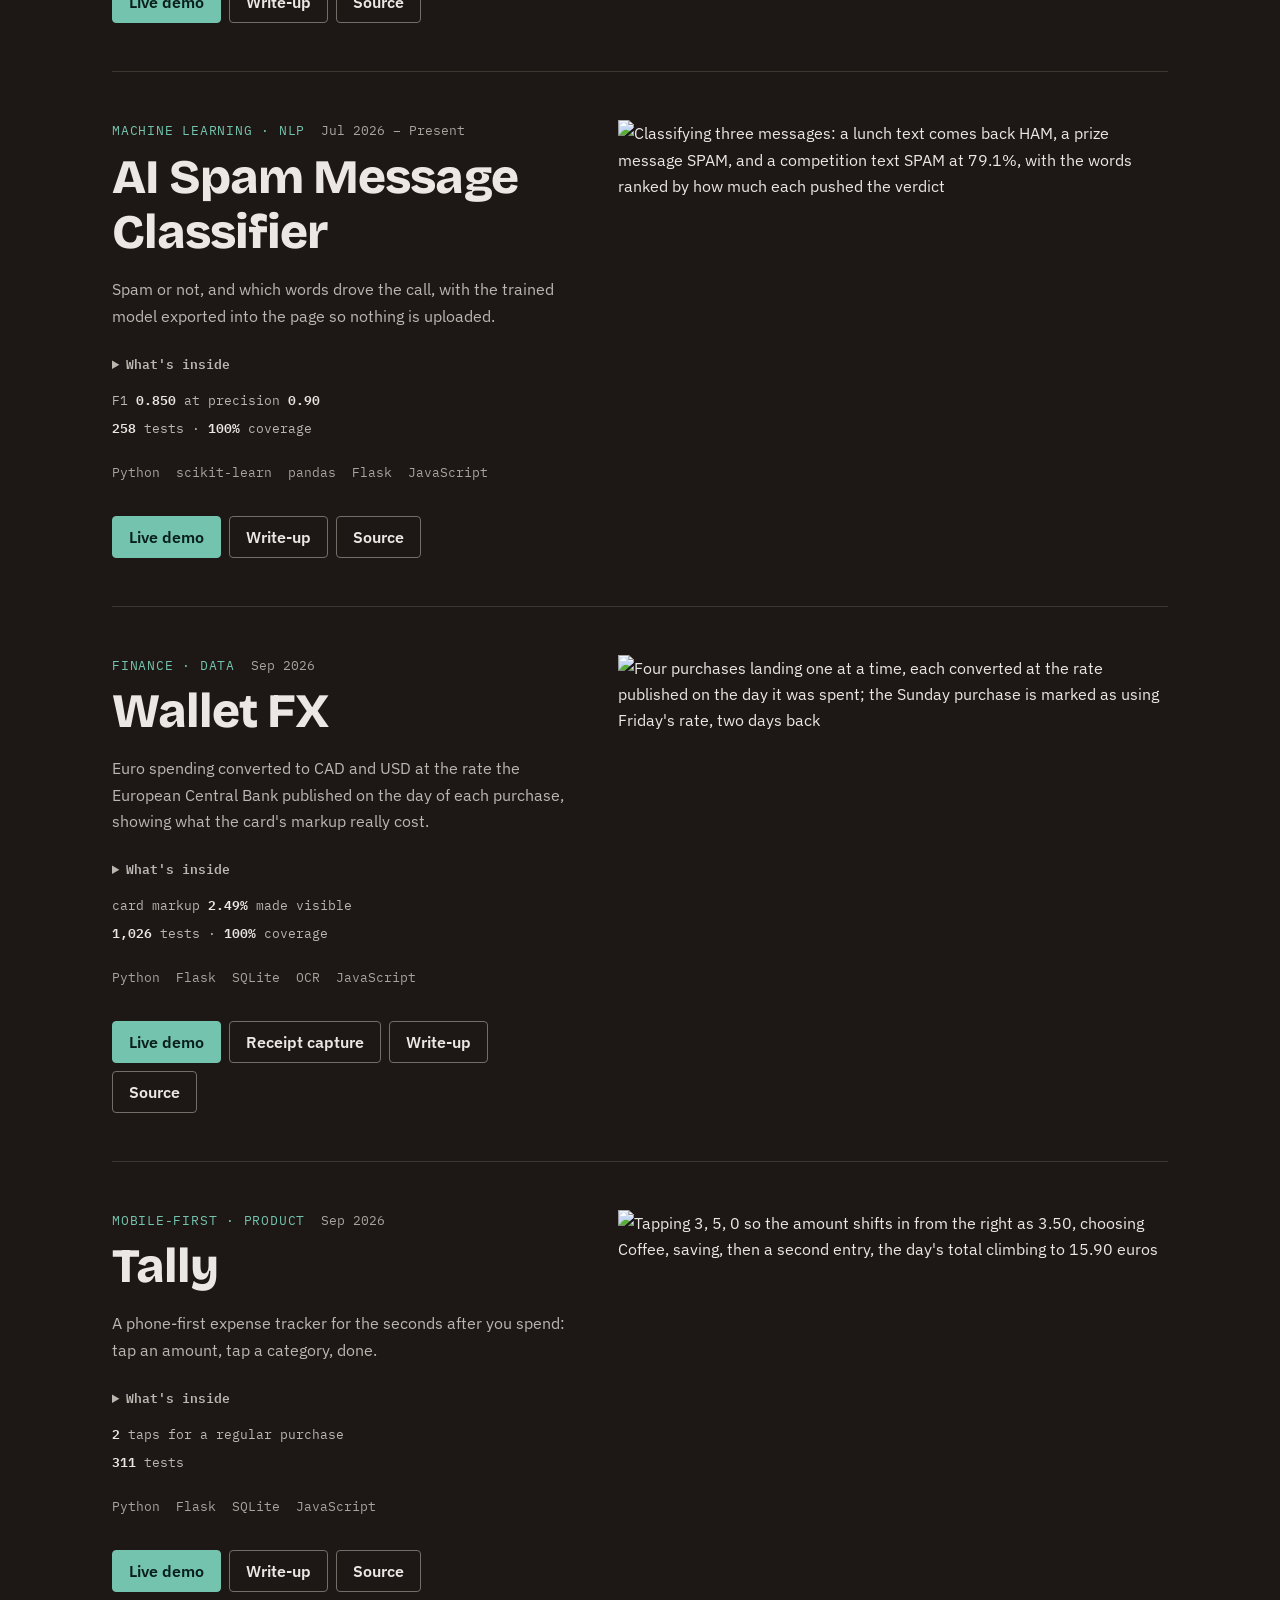
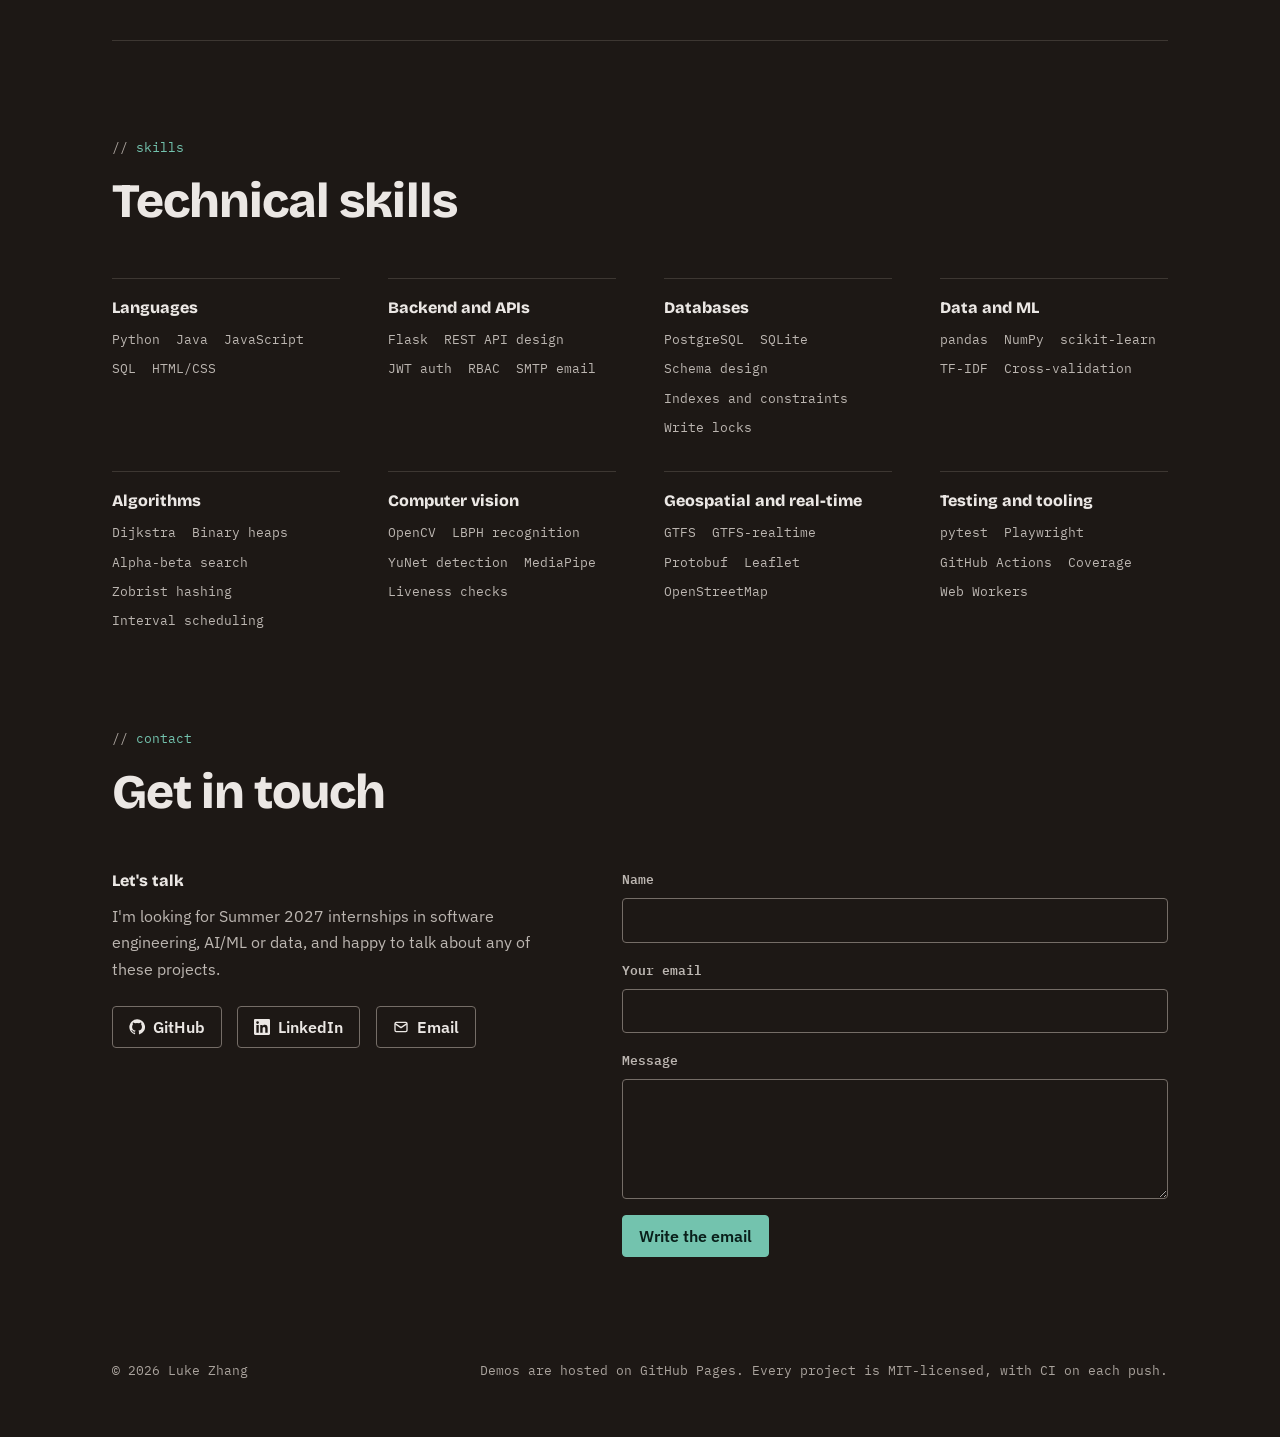
==== commit 24e1230b: "Layout by DESIGN.md: the projects as one list, no card boxes, 4px controls The project cards become " ====
--- a/index.html
+++ b/index.html
@@ -103,7 +103,7 @@
     <section id="contact" aria-labelledby="contactTitle">
       <p class="eyebrow">contact</p>
       <h2 class="title" id="contactTitle">Get in touch</h2>
-      <div class="contact card reveal">
+      <div class="contact reveal">
         <div>
           <h3>Let's talk</h3>
           <p>I'm looking for Summer 2027 internships in software engineering, AI/ML or data, and happy to talk about any of these projects.</p>
--- a/tokens.css
+++ b/tokens.css
@@ -11,16 +11,15 @@
    and tests/check_site.py checks the new theme's pairings for WCAG AA.
    ====================================================================== */
 :root{
-  /* spacing: --space-N is N x 4px, so a step can be added without renaming the rest */
-  --space-1:4px; --space-2:8px; --space-3:12px; --space-4:16px; --space-5:20px; --space-6:24px; --space-7:28px;
-  --space-8:32px; --space-9:36px; --space-10:40px; --space-12:48px; --space-14:56px; --space-16:64px; --space-24:96px; --space-28:112px;
+  /* spacing: --space-N is N x 4px, and only even N are used (DESIGN.md's 8px rhythm) */
+  --space-2:8px; --space-4:16px; --space-6:24px; --space-8:32px; --space-10:40px; --space-12:48px; --space-14:56px;
+  --space-16:64px; --space-24:96px; --space-28:112px;
   /* fluid layout spacing, built from the scale: each grows with the viewport between two steps */
   --space-gutter:clamp(var(--space-4),4vw,var(--space-8));
-  --space-section:clamp(var(--space-14),9vw,var(--space-24));
-  --space-gap-s:clamp(var(--space-2),1.2vw,var(--space-3));
-  --space-gap-m:clamp(var(--space-3),2vw,var(--space-6));
+  --space-section:clamp(var(--space-16),9vw,var(--space-24));   /* a section gets 64px or more above it */
+  --space-gap-s:clamp(var(--space-2),1.2vw,var(--space-4));
+  --space-gap-m:clamp(var(--space-4),2vw,var(--space-6));
   --space-gap-l:clamp(var(--space-6),4vw,var(--space-12));
-  --space-card:clamp(var(--space-4),2.4vw,var(--space-6));
 
   /* typography (DESIGN.md): self-hosted in design/fonts.css. Display is variable but only 200 and 800 are used.
      A stack ends at the generic family: no system fonts in between. */
@@ -28,21 +27,18 @@
   --font-sans:"IBM Plex Sans",sans-serif;
   --font-mono:"IBM Plex Mono",monospace;
   /* the scale: each step 3x the one below. sm is mono meta only (counts, labels); base is body copy and controls;
-     xl the section headings; display the one headline per page. lg and 2xl are interim sizes for card titles and
-     figures until the layout pass moves them onto the scale. */
+     xl the section headings, project names and headline figures; display the one headline per page. */
   --text-sm:13px;
   --text-base:16px;
-  --text-lg:1.15rem;
-  --text-2xl:clamp(1.3rem,1.1rem + 1vw,1.7rem);
   --text-xl:48px;
   --text-display:clamp(64px,14vw,144px);
   --leading-display:1.02; --leading-tight:1.15; --leading-snug:1.4; --leading-body:1.65; --leading-relaxed:1.7;
   --weight-semibold:600; --weight-display:800; --weight-display-light:200;
   --tracking-display:-.035em; --tracking-tight:-.02em; --tracking-snug:-.01em; --tracking-caps:.06em;
 
-  /* shape and motion */
-  --radius-xs:6px; --radius-sm:8px; --radius-md:10px; --radius-lg:14px; --radius-xl:18px; --radius-2xl:20px; --radius-full:999px;
-  --bar-h:60px;
+  /* shape and motion: 4px on controls (buttons, fields, chips) and the dialog, 0 on layout blocks */
+  --radius-control:4px;
+  --bar-h:64px;
   --ease:cubic-bezier(.2,.7,.2,1);
   --duration-fast:.2s; --duration:.3s; --duration-slow:.6s;
 }
@@ -52,7 +48,7 @@
 :where(:root),.theme-dark{
   color-scheme:dark;
   --color-bg:#1D1815;              /* the page behind everything */
-  --color-surface:#27221E;         /* cards, buttons, dialogs */
+  --color-surface:#27221E;         /* the command palette */
   --color-surface-subtle:#302A26;  /* demo frames, skill pills, kbd */
   --color-border:#3D3732;          /* separators and card edges */
   --color-border-strong:#756D67;   /* form fields: 3:1 against bg and surface */
@@ -65,8 +61,7 @@
   --color-text-on-accent:#091F1A;
   --color-danger:#DF7F78;
   --color-scrim:rgba(13,10,8,.6);    /* behind the palette dialog: the bg, darker */
-  --shadow-sm:0 1px 2px rgba(0,0,0,.3),0 16px 36px -18px rgba(0,0,0,.7);
-  --shadow-lg:0 2px 4px rgba(0,0,0,.35),0 26px 48px -20px rgba(0,0,0,.8);
+  --shadow-float:0 2px 4px rgba(0,0,0,.35),0 26px 48px -20px rgba(0,0,0,.8);   /* only what floats: the palette */
   --icon-moon:none; --icon-sun:inline;   /* the toggle shows where it will take you */
 }
 .theme-light{
@@ -85,7 +80,6 @@
   --color-text-on-accent:#F4FCFA;
   --color-danger:#A83634;
   --color-scrim:rgba(42,37,34,.5);   /* text-primary's stone, so the shade stays warm */
-  --shadow-sm:0 1px 2px rgba(42,37,34,.06),0 12px 32px -16px rgba(42,37,34,.25);
-  --shadow-lg:0 2px 4px rgba(42,37,34,.08),0 22px 44px -18px rgba(42,37,34,.35);
+  --shadow-float:0 2px 4px rgba(42,37,34,.08),0 22px 44px -18px rgba(42,37,34,.35);
   --icon-moon:inline; --icon-sun:none;
 }
--- a/styles.css
+++ b/styles.css
@@ -1,28 +1,28 @@
-/* styles.css -- components. Reads the tokens in tokens.css only; no raw colours here. */
+/* styles.css -- components. Reads the tokens in tokens.css only; no raw colours here.
+   Hierarchy comes from type and space (DESIGN.md): no card boxes, a single hairline where a rule is needed,
+   radius 4px on controls and 0 on layout, and a shadow only on what floats (the palette). */
 
 *,*::before,*::after{box-sizing:border-box}
 html{scroll-behavior:smooth;scroll-padding-top:calc(var(--bar-h) + var(--space-4))}
 body{margin:0;background:var(--color-bg);color:var(--color-text-primary);font:var(--text-base)/var(--leading-body) var(--font-sans);-webkit-font-smoothing:antialiased}
 a{color:inherit;text-underline-offset:3px}
+button,input,textarea{font:inherit}   /* not the browser's own control font (Arial) */
 b,strong{font-weight:var(--weight-semibold)}   /* Plex Sans ships 400 and 600 */
 /* display type: Bricolage Grotesque at 800 for headings and names (200 is the only other weight used) */
 h1,h2,h3,.brand{font-family:var(--font-display);font-weight:var(--weight-display)}
-a:focus-visible,button:focus-visible,input:focus-visible,textarea:focus-visible,summary:focus-visible{outline:3px solid var(--color-accent);outline-offset:3px;border-radius:var(--radius-xs)}
-.skip{position:absolute;left:-9999px;top:var(--space-2);background:var(--color-accent);color:var(--color-text-on-accent);padding:var(--space-2) var(--space-4);border-radius:var(--radius-xs);z-index:10}
-.skip:focus{left:var(--space-3)}
+a:focus-visible,button:focus-visible,input:focus-visible,textarea:focus-visible,summary:focus-visible{outline:3px solid var(--color-accent);outline-offset:3px;border-radius:var(--radius-control)}
+.skip{position:absolute;left:-9999px;top:var(--space-2);background:var(--color-accent);color:var(--color-text-on-accent);padding:var(--space-2) var(--space-4);border-radius:var(--radius-control);z-index:10}
+.skip:focus{left:var(--space-4)}
 .wrap{max-width:1120px;margin:0 auto;padding:0 var(--space-gutter)}
 section{padding:var(--space-section) 0 0}
 /* section labels are written as code comments */
-.eyebrow{font-family:var(--font-mono);font-size:var(--text-sm);color:var(--color-accent);margin:0 0 var(--space-3)}
+.eyebrow{font-family:var(--font-mono);font-size:var(--text-sm);color:var(--color-accent);margin:0 0 var(--space-4)}
 .eyebrow::before{content:"// ";color:var(--color-text-subtle)}
 h2.title{font-size:var(--text-xl);line-height:var(--leading-tight);letter-spacing:var(--tracking-tight);margin:0 0 var(--space-gap-l)}
-kbd{font-family:var(--font-mono);font-size:.78em;border:1px solid var(--color-border);border-bottom-width:2px;border-radius:var(--radius-xs);padding:1px var(--space-2);background:var(--color-surface-subtle);color:var(--color-text-muted)}
+kbd{font:var(--text-sm) var(--font-mono);border:1px solid var(--color-border-strong);border-radius:var(--radius-control);padding:0 var(--space-2);color:var(--color-text-muted)}
 
 /* the theme cross-fades rather than snapping */
-body,.bar,.card,.project,.shot,.btn,.icon-btn,.tags li,.impact li,.skill li,.chip,.field input,.field textarea{transition:background-color var(--duration) var(--ease),border-color var(--duration) var(--ease),color var(--duration) var(--ease),box-shadow var(--duration) var(--ease),transform var(--duration) var(--ease)}
-
-/* one card: every tile on the page shares it */
-.card{background:var(--color-surface);border:1px solid var(--color-border);border-radius:var(--radius-lg);padding:var(--space-card)}
+body,.bar,.btn,.icon-btn,.chip,.field input,.field textarea{transition:background-color var(--duration) var(--ease),border-color var(--duration) var(--ease),color var(--duration) var(--ease)}
 
 /* header */
 .bar{position:sticky;top:0;z-index:5;background:color-mix(in srgb,var(--color-bg) 86%,transparent);backdrop-filter:blur(12px) saturate(1.2);border-bottom:1px solid var(--color-border)}
@@ -31,156 +31,140 @@
 .brand span{color:var(--color-accent)}
 .bar nav{display:flex;gap:var(--space-gap-m);flex:1;overflow-x:auto;scrollbar-width:none;mask-image:linear-gradient(90deg,#000 calc(100% - 24px),transparent)}
 .bar nav::-webkit-scrollbar{display:none}
-.bar nav a{font-size:var(--text-base);color:var(--color-text-muted);text-decoration:none;white-space:nowrap;padding:var(--space-2) 0;background:linear-gradient(var(--color-accent),var(--color-accent)) no-repeat 0 100%/0 2px;transition:background-size .25s var(--ease),color var(--duration-fast)}
+.bar nav a{color:var(--color-text-muted);text-decoration:none;white-space:nowrap;padding:var(--space-2) 0;background:linear-gradient(var(--color-accent),var(--color-accent)) no-repeat 0 100%/0 2px;transition:background-size .25s var(--ease),color var(--duration-fast)}
 .bar nav a:hover,.bar nav a[aria-current="true"]{color:var(--color-text-primary)}
 .bar nav a[aria-current="true"]{background-size:100% 2px}
-.icon-btn{display:inline-flex;align-items:center;justify-content:center;gap:var(--space-2);min-width:38px;height:38px;padding:0 var(--space-2);border-radius:var(--radius-sm);border:1px solid var(--color-border);background:var(--color-surface);color:var(--color-text-primary);cursor:pointer;flex:none;font:var(--weight-semibold) var(--text-sm) var(--font-mono)}
+.icon-btn{display:inline-flex;align-items:center;justify-content:center;width:40px;height:40px;padding:0;border-radius:var(--radius-control);border:1px solid var(--color-border-strong);background:none;color:var(--color-text-primary);cursor:pointer;flex:none}
 .icon-btn:hover{border-color:var(--color-accent)}
 .icon-btn svg{width:18px;height:18px}
 .icon-btn .moon{display:var(--icon-moon)}
 .icon-btn .sun{display:var(--icon-sun)}
 
-/* hero */
+/* hero: left-aligned on the page's grid, the one display-size headline */
 .hero{padding:clamp(var(--space-14),10vw,var(--space-28)) 0 0}
-.status{font-family:var(--font-mono);font-size:var(--text-sm);color:var(--color-text-muted);margin:0 0 var(--space-5)}
-.status b{color:var(--color-accent);font-weight:var(--weight-semibold)}
-.hero h1{font-size:var(--text-display);line-height:var(--leading-display);letter-spacing:var(--tracking-display);margin:0 0 var(--space-4)}
-.hero .role{font-size:var(--text-lg);color:var(--color-text-muted);margin:0 0 var(--space-6);max-width:46ch}
-.hero .role strong{color:var(--color-text-primary);font-weight:var(--weight-semibold)}
+.status{font-family:var(--font-mono);font-size:var(--text-sm);color:var(--color-text-muted);margin:0 0 var(--space-6)}
+.status b{color:var(--color-accent)}
+.hero h1{font-size:var(--text-display);line-height:var(--leading-display);letter-spacing:var(--tracking-display);margin:0 0 var(--space-6)}
+.hero .role{color:var(--color-text-muted);margin:0 0 var(--space-4);max-width:52ch}
+.hero .role strong{color:var(--color-text-primary)}
 .hero .lede{max-width:62ch;color:var(--color-text-muted);margin:0 0 var(--space-8)}
 .cta{display:flex;flex-wrap:wrap;gap:var(--space-gap-s)}
-.btn{display:inline-flex;align-items:center;gap:var(--space-2);padding:.7em 1.15em;border-radius:var(--radius-md);font:var(--weight-semibold) var(--text-base) var(--font-sans);text-decoration:none;border:1px solid var(--color-border);background:var(--color-surface);color:var(--color-text-primary);cursor:pointer}
-.btn:hover{border-color:var(--color-accent);transform:translateY(-1px)}
+.btn{display:inline-flex;align-items:center;gap:var(--space-2);padding:var(--space-2) var(--space-4);border-radius:var(--radius-control);font:var(--weight-semibold) var(--text-base)/1.5 var(--font-sans);text-decoration:none;border:1px solid var(--color-border-strong);background:none;color:var(--color-text-primary);cursor:pointer}
+.btn:hover{border-color:var(--color-accent)}
 .btn.primary{background:var(--color-accent);border-color:var(--color-accent);color:var(--color-text-on-accent)}
-.btn.primary:hover{background:var(--color-accent-hover)}
-.btn svg{width:17px;height:17px;flex:none}
-.hint{font-size:var(--text-sm);color:var(--color-text-subtle);margin:var(--space-5) 0 0}
-.stats{display:grid;grid-template-columns:repeat(auto-fit,minmax(min(100%,150px),1fr));gap:var(--space-gap-s);margin:clamp(var(--space-9),6vw,var(--space-14)) 0 0}
-.stats .card{padding:clamp(var(--space-3),2vw,var(--space-5))}
-.stats b{display:block;font:var(--weight-semibold) var(--text-2xl) var(--font-mono);font-variant-numeric:tabular-nums;letter-spacing:var(--tracking-tight)}
-.stats span{font-size:var(--text-sm);color:var(--color-text-muted)}
+.btn.primary:hover{background:var(--color-accent-hover);border-color:var(--color-accent-hover)}
+.btn svg{width:16px;height:16px;flex:none}
+.hint{font-family:var(--font-mono);font-size:var(--text-sm);color:var(--color-text-subtle);margin:var(--space-6) 0 0}
+/* the figures: a spec-sheet row under one hairline, measured numbers in mono */
+.stats{display:grid;grid-template-columns:repeat(auto-fit,minmax(min(100%,200px),1fr));gap:var(--space-6) var(--space-gap-l);margin:var(--space-16) 0 0;padding:var(--space-6) 0 0;border-top:1px solid var(--color-border)}
+.stats b{display:block;font:var(--weight-semibold) var(--text-xl)/1.1 var(--font-mono);font-variant-numeric:tabular-nums;letter-spacing:var(--tracking-tight)}
+.stats span{display:block;margin-top:var(--space-2);font-family:var(--font-mono);font-size:var(--text-sm);color:var(--color-text-muted)}
 
-/* about: a profile card beside the bio, the focus areas in a grid under the bio; stacked on phones */
-.about{display:grid;grid-template-columns:minmax(180px,240px) minmax(0,1fr);gap:clamp(var(--space-7),4vw,var(--space-14));align-items:start}
+/* about: the photo and name beside the bio, the focus areas under it; stacked on phones */
+.about{display:grid;grid-template-columns:minmax(180px,240px) minmax(0,1fr);gap:clamp(var(--space-8),4vw,var(--space-14));align-items:start}
 .profile{display:grid;gap:var(--space-4);margin:0}
-.avatar{width:100%;aspect-ratio:4/5;border-radius:var(--radius-2xl);overflow:hidden;display:grid;place-items:center;margin:0;
-  background:linear-gradient(135deg,var(--color-accent-subtle),var(--color-surface-subtle));border:1px solid var(--color-border);font:var(--weight-display) clamp(2rem,1.4rem + 2vw,3rem) var(--font-display);color:var(--color-accent);letter-spacing:-.04em}
+.avatar{width:100%;aspect-ratio:4/5;overflow:hidden;display:grid;place-items:center;margin:0;
+  background:var(--color-accent-subtle);font:var(--weight-display) var(--text-xl) var(--font-display);color:var(--color-accent);letter-spacing:var(--tracking-display)}
 .avatar img{display:block;width:100%;height:100%;object-fit:cover}
-.who{display:grid;gap:var(--space-1);line-height:var(--leading-snug)}
-.who b{font-family:var(--font-display);font-weight:var(--weight-display);font-size:var(--text-lg);letter-spacing:var(--tracking-snug)}
-.who span{font-size:var(--text-base);color:var(--color-text-muted)}
-.who .open{width:fit-content;margin-top:var(--space-2);padding:var(--space-1) var(--space-3);border-radius:var(--radius-full);font:var(--weight-semibold) var(--text-sm)/1.35 var(--font-sans);
-  color:var(--color-accent-hover);background:var(--color-accent-subtle);border:1px solid var(--color-border)}   /* accent-hover: AA on accent-subtle in both themes */
-.about-main{display:grid;gap:clamp(var(--space-5),3vw,var(--space-8));min-width:0;max-width:760px}
+.who{display:grid;line-height:var(--leading-snug)}
+.who b{font-family:var(--font-display);font-weight:var(--weight-display);letter-spacing:var(--tracking-snug)}
+.who span{color:var(--color-text-muted)}
+.who .open{margin-top:var(--space-2);font-family:var(--font-mono);font-size:var(--text-sm);color:var(--color-accent)}
+.about-main{display:grid;gap:clamp(var(--space-6),3vw,var(--space-8));min-width:0;max-width:760px}
 .bio p{margin:0 0 var(--space-4);color:var(--color-text-muted);line-height:var(--leading-relaxed)}
 .bio p:last-child{margin-bottom:0}
 .bio p strong{color:var(--color-text-primary)}
-.focus{list-style:none;margin:0;padding:0;display:grid;grid-template-columns:repeat(2,minmax(0,1fr));gap:var(--space-gap-s)}
-.focus .card{padding:var(--space-3) var(--space-4)}
-.focus b{display:block;font-size:var(--text-base);margin-bottom:2px}
-.focus span{font-size:var(--text-sm);color:var(--color-text-muted)}
+.focus{list-style:none;margin:0;padding:0;display:grid;grid-template-columns:repeat(2,minmax(0,1fr));gap:var(--space-6) var(--space-gap-l)}
+.focus li{border-top:1px solid var(--color-border);padding-top:var(--space-4)}
+.focus b{display:block}
+.focus span{color:var(--color-text-muted)}
 @media (max-width:720px){
   .about{grid-template-columns:minmax(0,1fr)}
   .profile{grid-template-columns:96px minmax(0,1fr);align-items:center}
   .focus{grid-template-columns:minmax(0,1fr)}
 }
 
-/* projects: one grid -- three across on a wide screen with the featured project taking two cells, then two across, then one */
-.filters{display:flex;flex-wrap:wrap;align-items:center;gap:var(--space-2);margin:0 0 var(--space-gap-m)}
-.chip{font:var(--weight-semibold) var(--text-sm) var(--font-mono);padding:var(--space-2) var(--space-3);border-radius:var(--radius-full);border:1px solid var(--color-border);background:var(--color-surface);color:var(--color-text-muted);cursor:pointer}
+/* projects: one left-aligned list, a hairline between rows; each row is the project's text beside its demo,
+   stacked when the list is narrow. The featured project leads, with its case study. */
+.filters{display:flex;flex-wrap:wrap;align-items:center;gap:var(--space-2);margin:0 0 var(--space-4)}
+.chip{font:var(--weight-semibold) var(--text-sm) var(--font-mono);padding:var(--space-2) var(--space-4);border-radius:var(--radius-control);border:1px solid var(--color-border-strong);background:none;color:var(--color-text-muted);cursor:pointer}
 .chip:hover{border-color:var(--color-accent);color:var(--color-text-primary)}
 .chip[aria-pressed="true"]{background:var(--color-accent);border-color:var(--color-accent);color:var(--color-text-on-accent)}
-.count{font-family:var(--font-mono);font-variant-numeric:tabular-nums;font-size:var(--text-sm);color:var(--color-text-subtle);margin:0 0 var(--space-gap-m)}
+.count{font-family:var(--font-mono);font-variant-numeric:tabular-nums;font-size:var(--text-sm);color:var(--color-text-subtle);margin:0 0 var(--space-6)}
 .projects{container:projects / inline-size}
-.grid{display:grid;grid-template-columns:minmax(0,1fr);gap:var(--space-gap-m)}
-@container projects (min-width:40rem){ .grid{grid-template-columns:repeat(2,minmax(0,1fr))} .project.featured{grid-column:span 2} }
-@container projects (min-width:60rem){ .grid{grid-template-columns:repeat(3,minmax(0,1fr))} }
-.project{display:flex;flex-direction:column;background:var(--color-surface);border:1px solid var(--color-border);border-radius:var(--radius-xl);overflow:hidden;box-shadow:var(--shadow-sm)}
+.list{border-bottom:1px solid var(--color-border)}
+.project{display:grid;grid-template-columns:minmax(0,1fr);gap:var(--space-8) var(--space-gap-l);padding:var(--space-12) 0;border-top:1px solid var(--color-border)}
 .project[hidden]{display:none}
-.project:hover{box-shadow:var(--shadow-lg);transform:translateY(-2px)}
-.project.featured .half{display:flex;flex-direction:column;min-width:0}
-.project.featured .half:last-child{flex:1}
-@container projects (min-width:60rem){
-  /* The demo grows to the row's height, so the card never shows empty space. Its floor is about the GIFs'
-     16:10 at two cells' width (two thirds of the container), so it is never cropped to a strip. */
-  .project.featured .shot{position:relative;padding:0;flex:1 0 auto;min-height:40cqw}
-  .project.featured .shot picture,.project.featured .play{position:absolute;inset:var(--space-3);width:auto;height:auto}
-  .project.featured .shot img{height:100%;object-fit:cover;object-position:center 45%}
-  .project.featured .body{flex:0 0 auto;display:grid;grid-template-columns:minmax(0,1fr) minmax(0,1fr);gap:0 var(--space-gap-m)}
-}
-.shot{background:var(--color-surface-subtle);padding:clamp(var(--space-3),2vw,var(--space-4));display:flex;flex-direction:column;gap:var(--space-4);justify-content:center}
-/* every other card's demo gets the same frame, so the text below starts level across a row */
-.project:not(.featured) .shot{aspect-ratio:16/10;position:relative;padding:0}
-.project:not(.featured) .shot picture,.project:not(.featured) .play{position:absolute;inset:var(--space-3);width:auto;height:auto}
+@container projects (min-width:52rem){ .project{grid-template-columns:minmax(0,5fr) minmax(0,6fr)} }
+.body{display:flex;flex-direction:column;min-width:0}
+/* every demo gets the same 16:10 frame, so rows keep one rhythm whatever each GIF's shape */
+.shot{position:relative;aspect-ratio:16/10;min-width:0}
+.shot picture,.play{position:absolute;inset:0}
 .shot picture{display:block}
-.shot img{display:block;width:100%;height:auto;border-radius:var(--radius-sm);border:1px solid var(--color-border);background:var(--color-surface)}
+.shot img{display:block;width:100%;height:100%;object-fit:contain;object-position:left top}
 .shot img[hidden]{display:none}
-.project:not(.featured) .shot img{height:100%;object-fit:contain;object-position:top center;border:0;background:none}
-.play{display:none;width:100%;aspect-ratio:var(--ratio);border:1px dashed var(--color-border-strong);border-radius:var(--radius-sm);background:var(--color-surface);color:var(--color-text-primary);font:var(--weight-semibold) var(--text-base) var(--font-sans);cursor:pointer}
+.play{display:none;width:100%;border:1px dashed var(--color-border-strong);border-radius:var(--radius-control);background:none;color:var(--color-text-primary);font:var(--weight-semibold) var(--text-base) var(--font-sans);cursor:pointer}
 .reduced .play:not([hidden]){display:block}
-.body{padding:var(--space-card);display:flex;flex-direction:column;flex:1}
 .meta{display:flex;flex-wrap:wrap;gap:var(--space-2) var(--space-4);align-items:center;margin:0 0 var(--space-2);font-family:var(--font-mono);font-variant-numeric:tabular-nums;font-size:var(--text-sm);color:var(--color-text-subtle)}
 .meta .kind{color:var(--color-accent);text-transform:uppercase;letter-spacing:var(--tracking-caps)}
-.project h3{font-size:var(--text-lg);letter-spacing:var(--tracking-tight);margin:0 0 var(--space-3);line-height:1.2}
-.project .pitch{margin:0 0 var(--space-4);color:var(--color-text-muted)}
-.case{display:grid;gap:var(--space-3);margin:var(--space-3) 0 0}
+.project h3{font-size:var(--text-xl);letter-spacing:var(--tracking-tight);margin:0 0 var(--space-4);line-height:var(--leading-tight)}
+.project .pitch{margin:0 0 var(--space-6);color:var(--color-text-muted);max-width:60ch}
+/* the facts: what was measured, in mono, one per line */
+.impact{display:grid;gap:var(--space-2);margin:0 0 var(--space-6);padding:0;list-style:none;font:var(--text-sm)/1.5 var(--font-mono);font-variant-numeric:tabular-nums;color:var(--color-text-muted)}
+.impact b{color:var(--color-text-primary)}
+.tags{display:flex;flex-wrap:wrap;gap:var(--space-2) var(--space-4);margin:0 0 var(--space-6);padding:0;list-style:none;font-family:var(--font-mono);font-size:var(--text-sm);color:var(--color-text-subtle)}
+.case{display:grid;gap:var(--space-4);margin:var(--space-4) 0 0}
 .case div{border-left:2px solid var(--color-accent);padding:2px 0 2px var(--space-4)}
 .case dt{font:var(--weight-semibold) var(--text-sm) var(--font-mono);text-transform:uppercase;letter-spacing:var(--tracking-caps);color:var(--color-accent)}
 .case dd{margin:2px 0 0;color:var(--color-text-muted)}
 details.inside{margin:0 0 var(--space-4)}
 details.inside summary{cursor:pointer;font:var(--weight-semibold) var(--text-sm) var(--font-mono);color:var(--color-text-muted)}
 details.inside summary:hover{color:var(--color-text-primary)}
-details.inside ul{margin:var(--space-3) 0 0;padding-left:var(--space-5);font-size:var(--text-base)}
+details.inside ul{margin:var(--space-2) 0 0;padding-left:var(--space-6)}
 details.inside li{margin:0 0 var(--space-2)}
-.impact{display:flex;flex-wrap:wrap;gap:var(--space-2);margin:0 0 var(--space-4);padding:0;list-style:none}
-.impact li{background:var(--color-accent-subtle);color:var(--color-text-primary);border-radius:var(--radius-sm);padding:var(--space-1) var(--space-3);font-size:var(--text-sm)}
-.impact b{font-family:var(--font-mono);font-variant-numeric:tabular-nums;}
-.tags{display:flex;flex-wrap:wrap;gap:var(--space-2);margin:0 0 var(--space-5);padding:0;list-style:none}
-.tags li{font-family:var(--font-mono);font-size:var(--text-sm);border:1px solid var(--color-border);border-radius:var(--radius-full);padding:3px var(--space-3);color:var(--color-text-muted)}
-.links{display:flex;flex-wrap:wrap;gap:var(--space-3);margin-top:auto}
-.links .btn{padding:.5em .85em;font-size:var(--text-sm)}
+.links{display:flex;flex-wrap:wrap;gap:var(--space-2);margin-top:auto;padding-top:var(--space-2)}
 
-/* skills: eight blocks, always in whole rows -- four across, two, or one -- chosen by the room the grid has */
+/* skills: eight groups under a hairline each, in whole rows -- four across, two, or one -- by the room there is */
 #skills{container:skills / inline-size}
-.skills{display:grid;grid-template-columns:minmax(0,1fr);gap:var(--space-gap-m)}
+.skills{display:grid;grid-template-columns:minmax(0,1fr);gap:var(--space-8) var(--space-gap-l)}
 @container skills (min-width:30rem){ .skills{grid-template-columns:repeat(2,minmax(0,1fr))} }
 @container skills (min-width:56rem){ .skills{grid-template-columns:repeat(4,minmax(0,1fr))} }
-.skill h3{font-size:var(--text-base);margin:0 0 var(--space-3)}
-.skill ul{display:flex;flex-wrap:wrap;gap:var(--space-2);margin:0;padding:0;list-style:none}
-.skill li{font-size:var(--text-sm);background:var(--color-surface-subtle);border-radius:var(--radius-xs);padding:var(--space-1) var(--space-2)}
+.skill{border-top:1px solid var(--color-border);padding-top:var(--space-4)}
+.skill h3{font-size:var(--text-base);margin:0 0 var(--space-2)}
+.skill ul{display:flex;flex-wrap:wrap;gap:var(--space-2) var(--space-4);margin:0;padding:0;list-style:none;font-family:var(--font-mono);font-size:var(--text-sm);color:var(--color-text-muted)}
 
 /* contact: the ways to reach me, and a form that hands the message to your mail app */
-.contact{display:flex;flex-wrap:wrap;gap:var(--space-gap-l);border-radius:var(--radius-xl);padding:clamp(var(--space-6),4vw,var(--space-10))}
+.contact{display:flex;flex-wrap:wrap;gap:var(--space-gap-l)}
 .contact > div{flex:1 1 18rem}
-.contact h3{margin:0 0 var(--space-2);font-size:var(--text-2xl);letter-spacing:var(--tracking-tight)}
-.contact p{margin:0 0 var(--space-5);color:var(--color-text-muted);max-width:52ch}
+.contact h3{margin:0 0 var(--space-2);font-size:var(--text-base)}
+.contact p{margin:0 0 var(--space-6);color:var(--color-text-muted);max-width:52ch}
 .contact form{flex:1.3 1 20rem;display:grid;gap:var(--space-4)}
 .field{display:grid;gap:var(--space-2)}
 .field label{font:var(--weight-semibold) var(--text-sm) var(--font-mono);color:var(--color-text-muted)}
-.field input,.field textarea{font:inherit;color:var(--color-text-primary);background:var(--color-bg);border:1px solid var(--color-border-strong);border-radius:var(--radius-sm);padding:var(--space-3);width:100%}
+.field input,.field textarea{font:inherit;color:var(--color-text-primary);background:var(--color-bg);border:1px solid var(--color-border-strong);border-radius:var(--radius-control);padding:var(--space-2) var(--space-4);width:100%}
 .field textarea{min-height:120px;resize:vertical}
 .field input:focus,.field textarea:focus{border-color:var(--color-accent)}
 .field [aria-invalid="true"]{border-color:var(--color-danger)}
-.form-status{min-height:1.4em;margin:0;font-size:var(--text-base);color:var(--color-text-muted)}
+.form-status{min-height:1.4em;margin:0;color:var(--color-text-muted)}
 .form-status[data-kind="error"]{color:var(--color-danger)}
-footer{padding:clamp(var(--space-7),4vw,var(--space-10)) 0 clamp(var(--space-10),6vw,var(--space-14));color:var(--color-text-subtle);font-size:var(--text-sm)}
-footer .wrap{display:flex;flex-wrap:wrap;justify-content:space-between;gap:var(--space-3)}
+footer{padding:clamp(var(--space-8),4vw,var(--space-10)) 0 clamp(var(--space-10),6vw,var(--space-14));color:var(--color-text-subtle);font-family:var(--font-mono);font-size:var(--text-sm)}
+footer .wrap{display:flex;flex-wrap:wrap;justify-content:space-between;gap:var(--space-4)}
 
-/* the command palette */
-.palette{padding:0;border:1px solid var(--color-border);border-radius:var(--radius-xl);background:var(--color-surface);color:var(--color-text-primary);width:min(560px,calc(100vw - 32px));box-shadow:var(--shadow-lg);margin:12vh auto auto}
+/* the command palette: the one thing that floats, so the one shadow */
+.palette{padding:0;border:1px solid var(--color-border-strong);border-radius:var(--radius-control);background:var(--color-surface);color:var(--color-text-primary);width:min(560px,calc(100vw - 32px));box-shadow:var(--shadow-float);margin:12vh auto auto}
 .palette::backdrop{background:var(--color-scrim);backdrop-filter:blur(2px)}
-.palette input{width:100%;border:0;border-bottom:1px solid var(--color-border);background:none;color:var(--color-text-primary);font:var(--text-base) var(--font-sans);padding:var(--space-4) var(--space-5)}
+.palette input{width:100%;border:0;border-bottom:1px solid var(--color-border);background:none;color:var(--color-text-primary);font:var(--text-base) var(--font-sans);padding:var(--space-4)}
 .palette input:focus{outline:none}
-.palette ul{list-style:none;margin:0;padding:var(--space-2);max-height:min(360px,55vh);overflow:auto}
-.palette li{display:flex;justify-content:space-between;gap:var(--space-3);padding:var(--space-2) var(--space-3);border-radius:var(--radius-sm);cursor:pointer}
+.palette ul{list-style:none;margin:0;padding:var(--space-2) 0;max-height:min(360px,55vh);overflow:auto}
+.palette li{display:flex;justify-content:space-between;gap:var(--space-4);padding:var(--space-2) var(--space-4);cursor:pointer}
 .palette li span{font:var(--text-sm) var(--font-mono);color:var(--color-text-subtle)}
 .palette li[aria-selected="true"]{background:var(--color-accent-subtle)}
 .palette li[aria-selected="true"] span{color:var(--color-text-muted)}   /* text-subtle falls short on accent-subtle in light */
-.palette .empty{padding:var(--space-4) var(--space-5);color:var(--color-text-subtle);margin:0}
-.palette footer{padding:var(--space-2) var(--space-4);border-top:1px solid var(--color-border);font-size:var(--text-sm)}
+.palette .empty{padding:var(--space-4);color:var(--color-text-subtle);margin:0}
+.palette footer{padding:var(--space-2) var(--space-4);border-top:1px solid var(--color-border)}
 
 /* sections ease in as they arrive (only when the script is running to reveal them) */
-.js .reveal{opacity:0;transform:translateY(14px);transition:opacity var(--duration-slow) var(--ease),transform var(--duration-slow) var(--ease)}
+.js .reveal{opacity:0;transform:translateY(16px);transition:opacity var(--duration-slow) var(--ease),transform var(--duration-slow) var(--ease)}
 .js .reveal.in{opacity:1;transform:none}
 
 /* no keyboard on a touch screen, so no talk of shortcuts */
@@ -189,11 +173,10 @@
   html{scroll-behavior:auto}
   *,*::before,*::after{transition:none !important}
   .js .reveal{opacity:1;transform:none}
-  .project:hover,.btn:hover{transform:none}
 }
 @media print{
   .bar,.shot,.cta,.links,.filters,.contact form{display:none}
-  .project{box-shadow:none;break-inside:avoid}
+  .project{break-inside:avoid}
   .js .reveal{opacity:1;transform:none}
   section{padding-top:var(--space-6)}
 }
